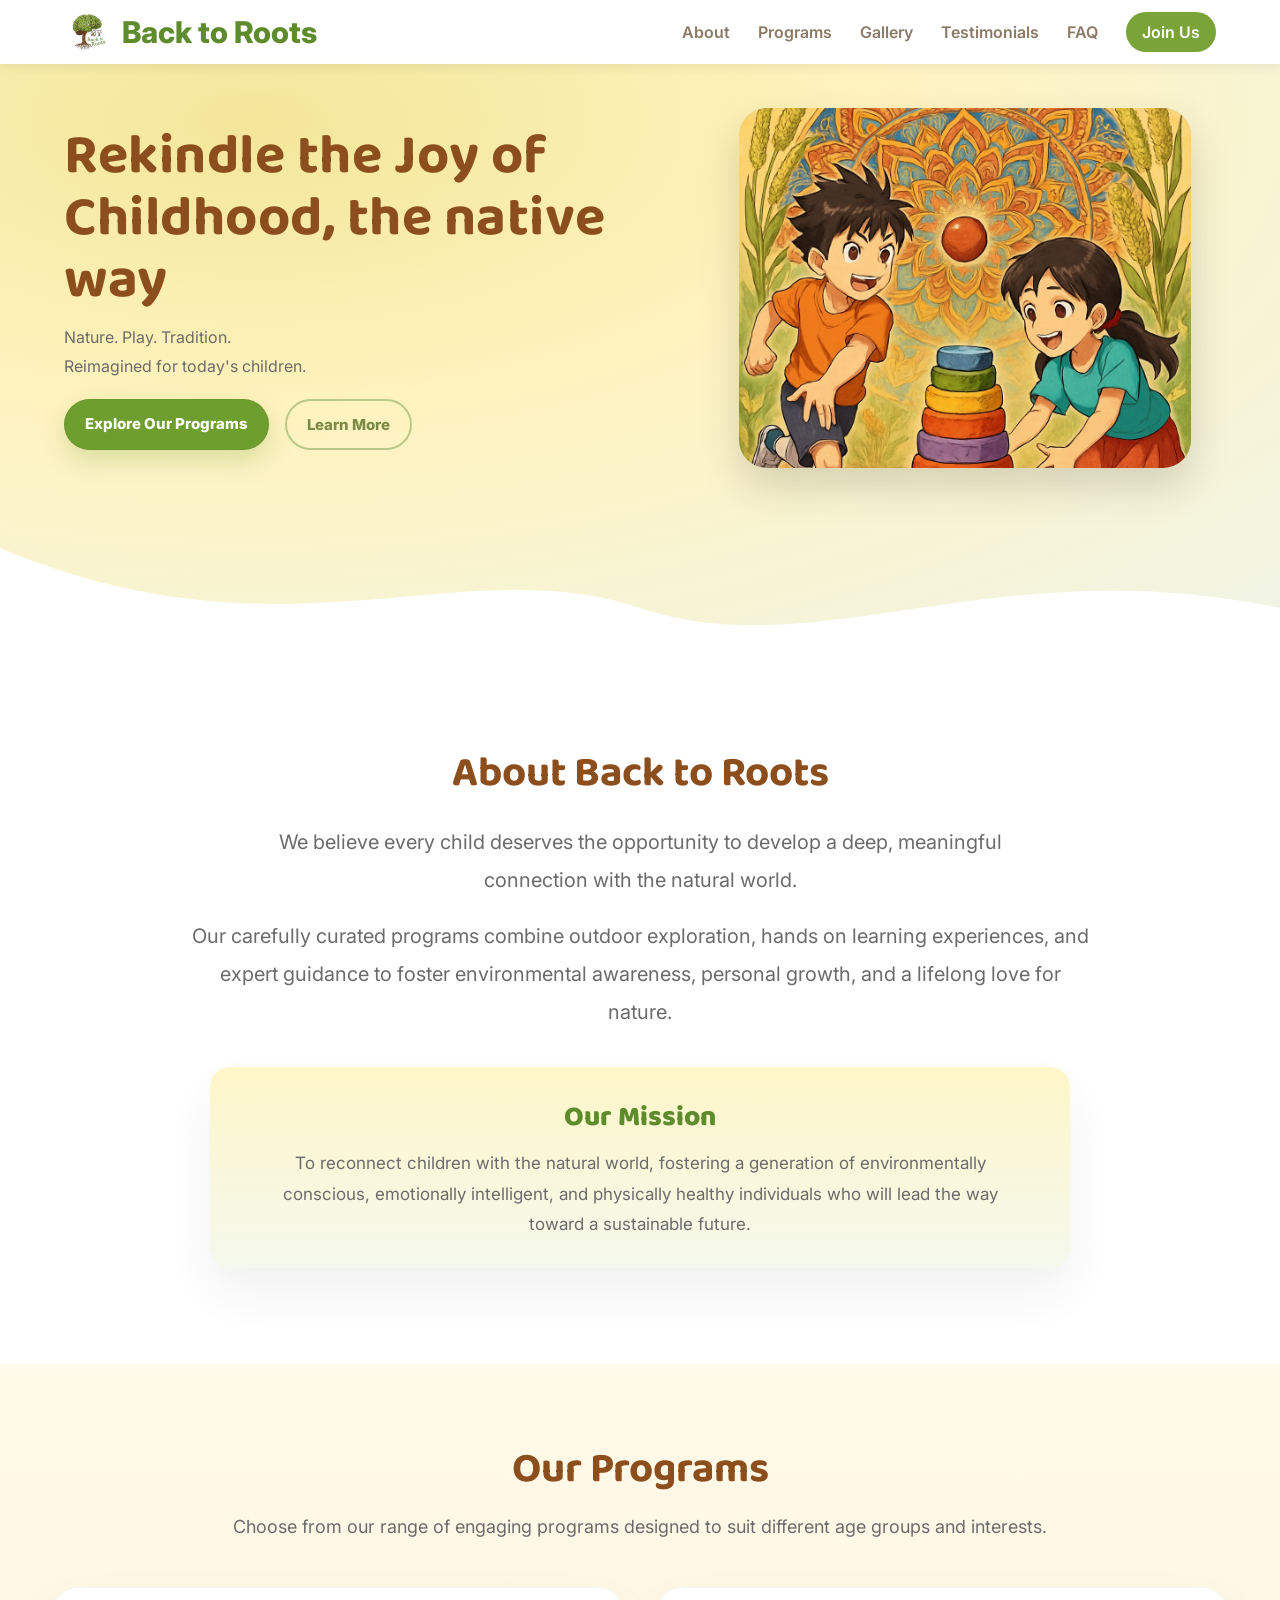
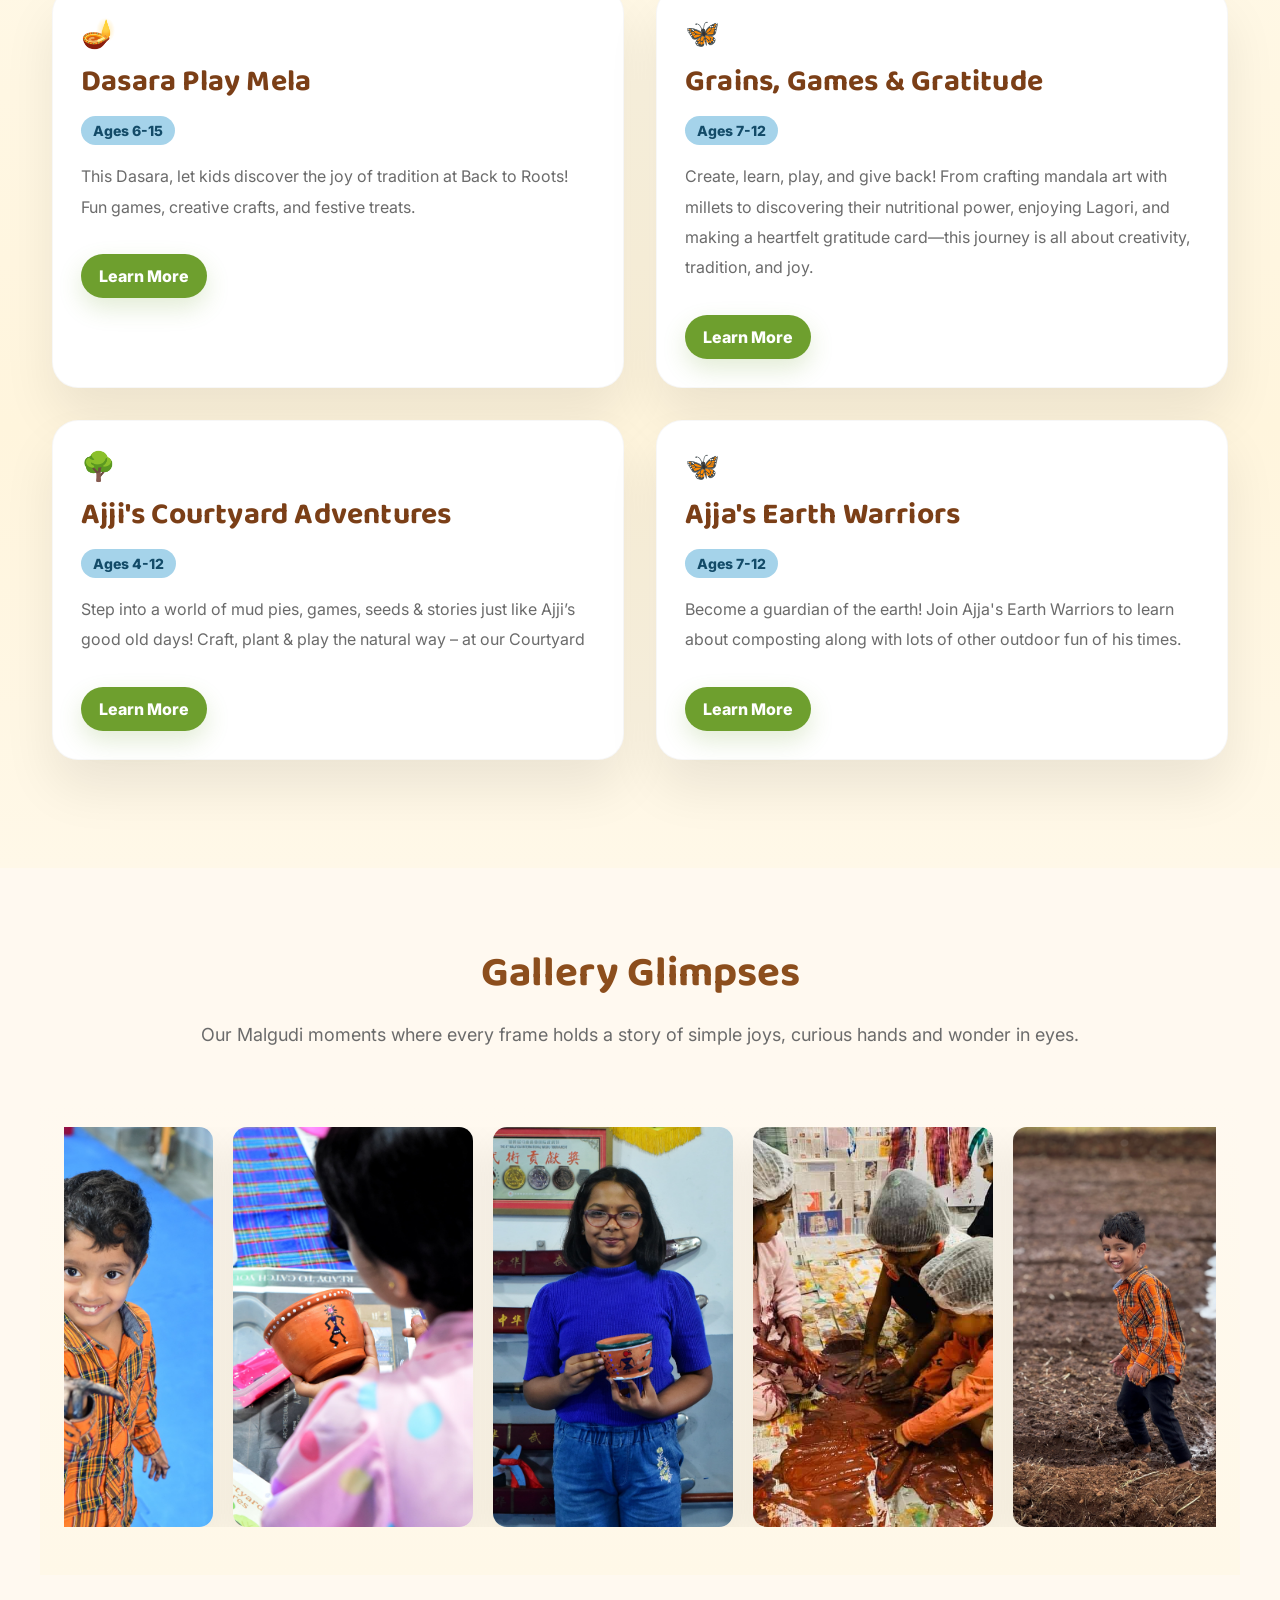
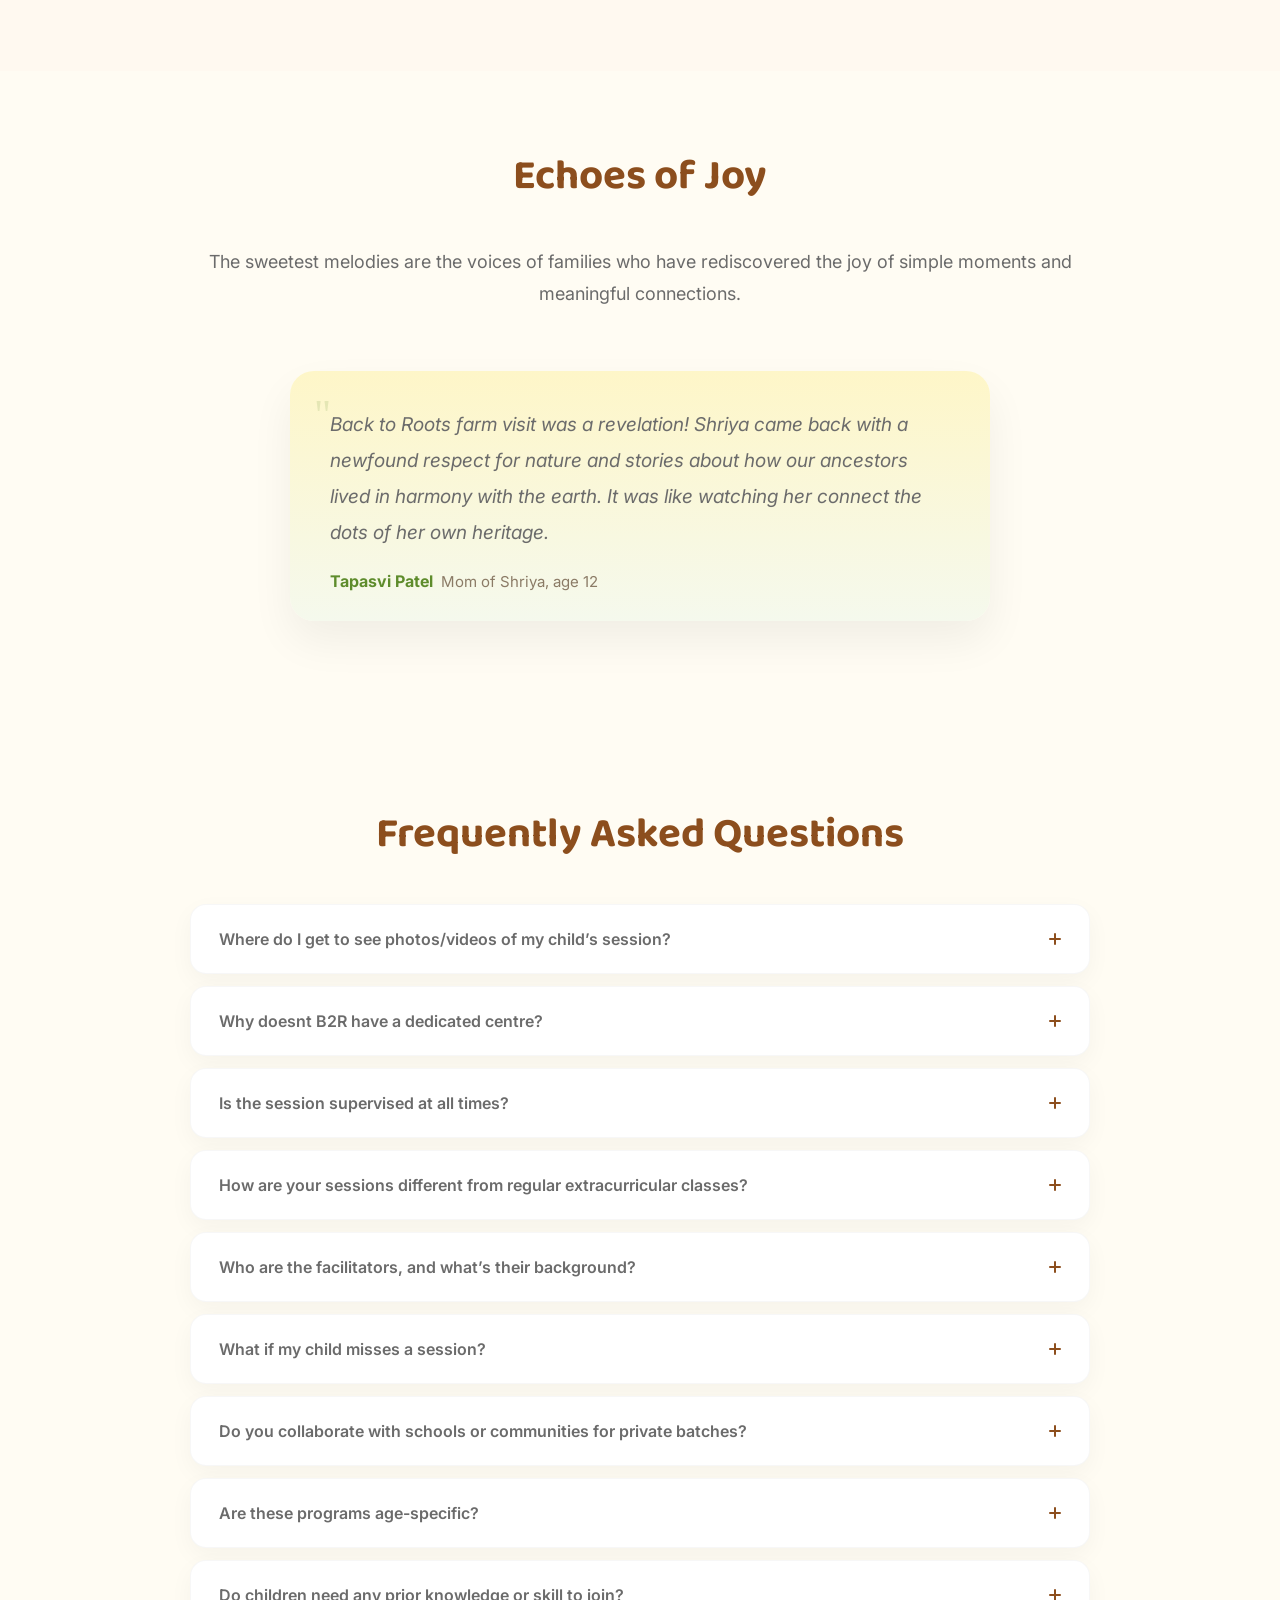
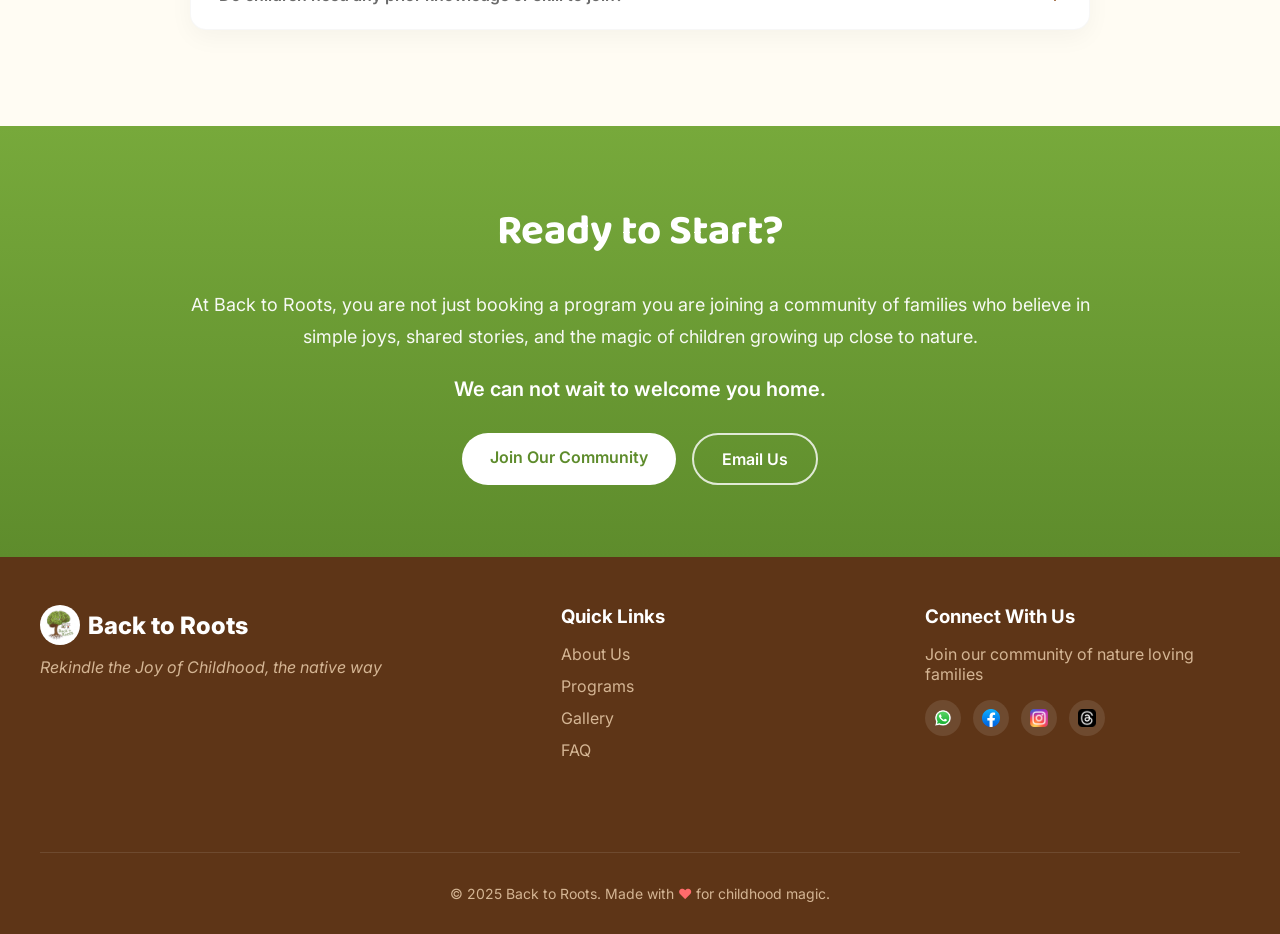
==== index.html @ c05266bd "Dasara Play date added" ====
<!DOCTYPE html>
<html lang="en">
<head>
  <meta charset="UTF-8">
  <meta name="viewport" content="width=device-width, initial-scale=1.0, maximum-scale=1.0, user-scalable=no">
  <meta name="theme-color" content="#5E8C2C">
  <title>Back To Roots - Unlock Curiosity. Inspire Creativity</title>
  <link rel="icon" type="image/svg+xml" href="./assets/icons/favicon.jpeg" />
  <link rel="preconnect" href="https://fonts.googleapis.com">
  <link rel="preconnect" href="https://fonts.gstatic.com" crossorigin>
  <link href="https://fonts.googleapis.com/css2?family=Baloo+2:wght@600..800&family=Inter:wght@400..800&display=swap" rel="stylesheet">
  <link rel="stylesheet" href="styles.css">
</head>
<body style="padding-top: 60px;">
  <header class="nav">
    <div class="nav__inner">
      <a class="nav__brand" href="#home">
        <img src="./assets/icons/logo-C0GJMs8s.jpeg" alt="Back to Roots Logo" style="height: 50px; vertical-align: middle;">
        <span>Back to Roots</span>
      </a>
      <button class="nav__menu-button" aria-label="Toggle menu">
        <span class="nav__menu-icon"></span>
      </button>
      <div class="nav__links">
        <a href="#about">About</a>
        <a href="#programs">Programs</a>
        <a href="#gallery">Gallery</a>
        <a href="#stories">Testimonials</a>
        <a href="#faq">FAQ</a>
        <a href="https://wa.me/918095803539?text=Hi%20Back%20To%20Roots%2C%20I%27m%20intereseted%20in%20your%20program.%20Please%20get%20me%20more%20information%20on%20this." target="_blank" class="nav__cta">Join Us</a>
      </div>
    </div>
    <div class="nav__mobile-menu">
      <div class="nav__mobile-menu-inner">
        <div class="nav__mobile-header">
          <a class="nav__mobile-brand">Back To Roots</a>
          <button class="nav__close-button" aria-label="Close menu">
            <!-- <span class="nav__close-icon"></span> -->
          </button>
        </div>
        <div class="nav__mobile-links">
          <a href="#about" class="nav__mobile-link">About</a>
          <a href="#programs" class="nav__mobile-link">Programs</a>
          <a href="#gallery" class="nav__mobile-link">Gallery</a>
          <a href="#stories" class="nav__mobile-link">Testimonials</a>
          <a href="#faq" class="nav__mobile-link">FAQ</a>
          <a href="#contact" class="nav__mobile-link">Contact</a>
        </div>
        <div class="nav__mobile-footer">
          <a href="https://wa.me/918095803539?text=Hi%20Back%20To%20Roots%2C%20I%27m%20intereseted%20in%20your%20program.%20Please%20get%20me%20more%20information%20on%20this." target="_blank" class="nav__mobile-cta">Join Us</a>
        </div>
      </div>
    </div>
  </header>

  <section class="hero" id="home">
    <div class="hero__bg"></div>
    <div class="hero__inner">
      <div class="hero__left">
        <h1 class="hero__title">Rekindle the Joy of<br>Childhood, the native way</h1>
        <!-- <p class="hero__subtitle">A transformative outdoor educational program designed to reconnect children with the natural world through immersive experiences and hands on learning.</p> -->
        <p class="hero__subtitle">Nature. Play. Tradition.
        <br/>Reimagined for today's children.</p>
       <!--  <div class="hero__crafted">
          <span class="sparkle">✨</span> Crafted with care by nature education experts
        </div> -->
        <div class="hero__actions">
          <a href="#programs" class="btn btn--filled">Explore Our Programs</a>
          <a href="#about" class="btn btn--outline">Learn More</a>
        </div>
      </div>
      <div class="hero__right">
        <div class="media-card">
          <img src="./assets/event-2/program-2.jpeg" alt="Children playing outdoors" class="media-card__img" />
        </div>
      </div>
    </div>
    <div class="hero__wave">
      <svg width="100%" height="100%" viewBox="0 0 1440 80" fill="none" preserveAspectRatio="none">
        <path d="M0,0 C320,80 520,0 720,40 C920,80 1120,0 1440,40 L1440 80 L0 80 Z" fill="#ffffff"/>
      </svg>
    </div>
  </section>

  <section class="below-hero">
    <div class="about" id="about">
      <div class="about__inner">
        <h2 class="about__title">About Back to Roots</h2>
        <p class="about__lead">We believe every child deserves the opportunity to develop a deep, meaningful connection with the natural world.</p>
        <p class="about__copy">Our carefully curated programs combine outdoor exploration, hands on learning experiences, and expert guidance to foster environmental awareness, personal growth, and a lifelong love for nature.</p>
        
        <div class="mission-card">
          <h3 class="mission__title">Our Mission</h3>
          <!-- <p class="mission__text">To inspire and empower the next generation of environmental stewards through immersive nature education, fostering a deep appreciation for the natural world and sustainable living practices.</p> -->
          <p class="mission__text">To reconnect children with the natural world, fostering a generation of environmentally conscious, emotionally intelligent, and physically healthy individuals who will lead the way toward a sustainable future.</p>
        </div>
      </div>
    </div>

    <div class="programs" id="programs">
      <div class="programs__inner">
        <h2 class="programs__title">Our Programs</h2>
        <p class="programs__subtitle">Choose from our range of engaging programs designed to suit different age groups and interests.</p>

        <div class="programs__grid">
          <div class="p-card">
            <div class="p-card__icon">🪔</div>
            <h3 class="p-card__title">Dasara Play Mela</h3>
            <div class="p-card__pills">
              <span class="pill pill--age">Ages 6-15</span>
              <!-- <span class="pill pill--price">Rs 500</span> -->
            </div>
            <p class="p-card__desc">This Dasara, let kids discover the joy of tradition at Back to Roots! Fun games, creative crafts, and festive treats.</p>
            <a href="./programs/dasara-play-date.html" target="_blank" rel="noopener noreferrer" class="p-card__cta">Learn More</a>
          </div>

          <div class="p-card">
            <div class="p-card__icon">🦋</div>
            <h3 class="p-card__title">Grains, Games & Gratitude</h3>
            <div class="p-card__pills">
              <span class="pill pill--age">Ages 7-12</span>
              <!-- <span class="pill pill--price">Rs 500</span> -->
            </div>
            <p class="p-card__desc">Create, learn, play, and give back! From crafting mandala art with millets to discovering their nutritional power, enjoying Lagori, and making a heartfelt gratitude card—this journey is all about creativity, tradition, and joy.</p>
            <a href="./programs/grains-games-gratitude.html" target="_blank" rel="noopener noreferrer" class="p-card__cta">Learn More</a>
          </div>

          <div class="p-card">
            <div class="p-card__icon">🌳</div>
            <h3 class="p-card__title">Ajji's Courtyard Adventures</h3>
            <div class="p-card__pills">
              <span class="pill pill--age">Ages 4-12</span>
              <!-- <span class="pill pill--price">Rs 500</span> -->
            </div>
            <p class="p-card__desc">Step into a world of mud pies, games, seeds & stories just like Ajji’s good old days! Craft, plant & play the natural way – at our Courtyard</p>
            <a href="./programs/ajjis-courtyard-adventures.html" target="_blank" rel="noopener noreferrer" class="p-card__cta">Learn More</a>
          </div>
          
          <div class="p-card">
            <div class="p-card__icon">🦋</div>
            <h3 class="p-card__title">Ajja's Earth Warriors</h3>
            <div class="p-card__pills">
              <span class="pill pill--age">Ages 7-12</span>
              <!-- <span class="pill pill--price">Rs 600</span> -->
            </div>
            <p class="p-card__desc">Become a guardian of the earth! Join Ajja's Earth Warriors to learn about composting along with lots of other outdoor fun of his times.</p>
            <a href="#enroll" class="p-card__cta">Learn More</a>
          </div>

          
        </div>
      </div>
    </div>

    <div class="gallery" id="gallery">
      <div class="gallery__inner">
        <h2 class="gallery__title">Gallery Glimpses</h2>
        <p class="gallery__subtitle">Our Malgudi moments where every frame holds a story of simple joys, curious hands and wonder in eyes.</p>

        <!-- Photo strip: horizontally scrollable photo cards that auto-advance -->
        <section class="photo-strip" aria-label="Photo strip">
          <div class="photo-strip__container" id="photoStrip">
            <figure class="photo-card">
              <img src="./assets/gallery/3.JPG" alt="Play area slide">
              <!-- <figcaption>🧩 play area</figcaption> -->
            </figure>
            <figure class="photo-card">
              <img src="./assets/gallery/1.JPG" alt="Homerooms - learning space">
              <!-- <figcaption>🎨 warli art</figcaption> -->
            </figure>
            <figure class="photo-card">
              <img src="./assets/gallery/2.JPG" alt="Art studio">
              <!-- <figcaption>🏠 art studio</figcaption> -->
            </figure>
            <figure class="photo-card">
              <img src="./assets/gallery/playtime-img-3.jpeg" alt="Makerspace">
              <!-- <figcaption>🏖️ outdoor discovery</figcaption> -->
            </figure>
            <figure class="photo-card">
              <img src="./assets/gallery/farmvisit3a.jpg" alt="Meal zone">
              <!-- <figcaption>🌿 farm visit</figcaption> -->
            </figure>
            <figure class="photo-card">
              <img src="./assets/gallery/4.JPG" alt="Play area slide">
            </figure>
            <figure class="photo-card">
              <img src="./assets/gallery/playtime-img-2.jpeg" alt="Sand pit">
              <!-- <figcaption>🌿 farm visit</figcaption> -->
            </figure>
            <figure class="photo-card">
              <img src="./assets/gallery/8.jpeg" alt="Outdoor discovery">
              <!-- <figcaption>🏖️ traditional games</figcaption> -->
            </figure>
          </div>
        </section>
      </div>
    </div>

    <div class="stories" id="stories">
      <div class="stories__inner">
        <h2 class="stories__title">Echoes of Joy</h2>
        <p class="stories__subtitle">The sweetest melodies are the voices of families who have rediscovered the joy of simple moments and meaningful connections.</p>

        
        <div class="testimonial-carousel" id="testimonialCarousel" aria-live="polite">
          <div class="testimonial-item active">
            <div class="testimonial-card">
              <span class="testimonial-card__quote">"</span>
              <p class="testimonial-card__text">In a world full of screens, Back to Roots gave my daughter the joy of slowing down. She came home with muddy hands, sparking eyes and stories about composting and crows. I could not have asked for a better Sunday!</p>
              <div class="testimonial-card__footer">
                <span class="testimonial-card__author">Priya Setty</span>
                <span class="testimonial-card__role">Mom of Aarohi, age 8</span>
              </div>
            </div>
          </div>

          <div class="testimonial-item">
            <div class="testimonial-card">
              <span class="testimonial-card__quote">"</span>
              <p class="testimonial-card__text">Back to Roots farm visit was a revelation! Shriya came back with a newfound respect for nature and stories about how our ancestors lived in harmony with the earth. It was like watching her connect the dots of her own heritage.</p>
              <div class="testimonial-card__footer">
                <span class="testimonial-card__author">Tapasvi Patel</span>
                <span class="testimonial-card__role">Mom of Shriya, age 12</span>
              </div>
            </div>
          </div>

          <div class="testimonial-item">
            <div class="testimonial-card">
              <span class="testimonial-card__quote">"</span>
              <p class="testimonial-card__text">My son has not stopped talking about 'Ajji's courtyard'! From playing lagori to planting saplings, every moment was pure childhood. This is what real learning feels like alive, messy and full of wonder.</p>
              <div class="testimonial-card__footer">
                <span class="testimonial-card__author">Shivansh Amma</span>
                <span class="testimonial-card__role">Age 9</span>
              </div>
            </div>
          </div>

          <div class="testimonial-item">
            <div class="testimonial-card">
              <span class="testimonial-card__quote">"</span>
              <p class="testimonial-card__text">Back to Roots didnt just engage my child it touched our whole family. Varuni showed the flower garland she made to her Grany and told about Panchatantra story at dinner, and we ended up sharing our own childhood memories. Its not just workshop, its a bridge across generations </p>
              <div class="testimonial-card__footer">
                <span class="testimonial-card__author">Varuni's Appa</span>
                <span class="testimonial-card__role">Age 8</span>
              </div>
            </div>
          </div>

        </div>
      </div>
    </div>

    <div class="faq" id="faq">
      <div class="faq__inner">
        <h2 class="faq__title">Frequently Asked Questions</h2>
        
        <div class="faq__list">
          <details class="faq-item">
            <summary class="faq-item__question">
              Where do I get to see photos/videos of my child’s session?
              <span class="faq-item__icon"></span>
            </summary>
            <div class="faq-item__answer">
              We capture sweet moments during each workshop and share curated photos and videos with parents in a link afterwards. It’s a great way to witness their joy and growth.
            </div>
          </details>

          <details class="faq-item">
            <summary class="faq-item__question">
              Why doesnt B2R have a dedicated centre?
              <span class="faq-item__icon"></span>
            </summary>
            <div class="faq-item__answer">
              Back to Roots is not a place, its a way of learning, living and growing. B2R mission is to reconnect children with real world settings and not confine them into a building. We have witnessed real learning happens in open spaces and community environments.
            </div>
          </details>

          <details class="faq-item">
            <summary class="faq-item__question">
              Is the session supervised at all times?
              <span class="faq-item__icon"></span>
            </summary>
            <div class="faq-item__answer">
              Absolutely. Safety is our priority. All sessions are facilitated by trained adults who maintain a warm, watchful environment. We work with small groups to ensure every child is seen, heard, and cared for.
            </div>
          </details>

          <details class="faq-item">
            <summary class="faq-item__question">
              How are your sessions different from regular extracurricular classes?
              <span class="faq-item__icon"></span>
            </summary>
            <div class="faq-item__answer">
              We focus on experience, not instruction. Kids don’t just sit and practice, they craft, plant, move, laugh, and reflect. It’s unplugged, grounded in Indian culture, and full of creative freedom helping build emotional intelligence, observation skills, and joy.
            </div>
          </details>

          <details class="faq-item">
            <summary class="faq-item__question">
              Who are the facilitators, and what’s their background?
              <span class="faq-item__icon"></span>
            </summary>
            <div class="faq-item__answer">
              Our facilitators come from backgrounds in early education, folk art, gardening, and child psychology. More importantly, they love working with children and are passionate about keeping traditional knowledge alive through playful methods.
            </div>
          </details>

          <details class="faq-item">
            <summary class="faq-item__question">
              What if my child misses a session?
              <span class="faq-item__icon"></span>
            </summary>
            <div class="faq-item__answer">
              We understand life happens. While we do not offer refunds for missed sessions, we will try our best to accommodate your child in a future batch or make-up activity depending on availability.
            </div>
          </details>

          <details class="faq-item">
            <summary class="faq-item__question">
              Do you collaborate with schools or communities for private batches?
              <span class="faq-item__icon"></span>
            </summary>
            <div class="faq-item__answer">
              Yes! We love working with schools, apartments, and learning communities. If you are an educator or parent who wants to bring Back to Roots to your campus or group, just reach out — we’ll customize it for you, while alligning with our Phyilosophy.
            </div>
          </details>

          <details class="faq-item">
            <summary class="faq-item__question">
              Are these programs age-specific?
              <span class="faq-item__icon"></span>
            </summary>
            <div class="faq-item__answer">
              Yes. We thoughtfully group children by age to ensure the activities are developmentally engaging. Most workshops are designed for kids aged 4–8 years and 8–12 years, with age-appropriate challenges, learnings and experiences.
            </div>
          </details>

          <details class="faq-item">
            <summary class="faq-item__question">
              Do children need any prior knowledge or skill to join?
              <span class="faq-item__icon"></span>
            </summary>
            <div class="faq-item__answer">
              Not at all! Our programs are beginner friendly. All we ask is that kids come curious, and ready to explore.We make it joyful and meaningful.
            </div>
          </details>
        </div>
      </div>
    </div>
  </section>

  <section class="ready-section" id="contact">
    <div class="ready-section__inner">
      <h2 class="ready-section__title">Ready to Start?</h2>
      <p class="ready-section__text">At Back to Roots, you are not just booking a program you are joining a community of families who believe in simple joys, shared stories, and the magic of children growing up close to nature.</p>
      <p class="ready-section__welcome">We can not wait to welcome you home.</p>
        <div class="ready-section__actions">
        <a href="https://chat.whatsapp.com/EznhmH52YwM6JZpNmM6483?mode=ems_share_c" target="_blank" rel="noopener noreferrer" class="ready-section__button ready-section__button--primary">Join Our Community</a>
        <a href="mailto:backtoroot.in@gmail.com" target="_blank" rel="noopener noreferrer" class="ready-section__button ready-section__button--secondary">Email Us</a>
      </div>
    </div>
  </section>

  <footer class="footer">
    <div class="footer__inner">
      <div class="footer__brand-section">
        <a href="#" class="footer__brand">
          <img src="./assets/icons/logo-C0GJMs8s.jpeg" alt="Back to Roots Logo" style="height: 40px; vertical-align: middle; border-radius: 20px;"> 
          Back to Roots
        </a>
        <p class="footer__tagline">Rekindle the Joy of Childhood, the native way</p>
      </div>

      <div class="footer__links-section">
        <h3 class="footer__heading">Quick Links</h3>
        <ul class="footer__links">
          <li><a href="#about">About Us</a></li>
          <li><a href="#programs">Programs</a></li>
          <li><a href="#gallery">Gallery</a></li>
          <li><a href="#faq">FAQ</a></li>
        </ul>
      </div>

      <div class="footer__connect-section">
        <h3 class="footer__heading">Connect With Us</h3>
        <p style="color: #D4B594; margin-bottom: 16px;">Join our community of nature loving families</p>
        <div class="footer__social">
          <a href="https://wa.me/918095803539?text=Hi%20Back%20To%20Roots%2C%20I%27m%20intereseted%20in%20your%20program.%20Please%20get%20me%20more%20information%20on%20this." target="_blank" rel="noopener noreferrer" class="footer__social-link" aria-label="WhatsApp">
            <img src="./assets/icons/whatsapp.png" alt="WhatsApp" />
          </a>
          <a href="https://www.facebook.com/profile.php?id=61578203056668" target="_blank" rel="noopener noreferrer" class="footer__social-link" aria-label="Facebook">
            <img src="./assets/icons/facebook.png" alt="Facebook" />
          </a>
          <a href="https://www.instagram.com/backtoroots.kids" target="_blank" rel="noopener noreferrer" class="footer__social-link" aria-label="Instagram">
            <img src="./assets/icons/instagram.png" alt="Instagram" />
          </a>
          <a href="https://www.threads.net/@backtoroots.kids" target="_blank" rel="noopener noreferrer" class="footer__social-link" aria-label="Threads">
            <img src="./assets/icons/threads.png" alt="Threads" />
          </a>
        </div>
      </div>

      <div class="footer__copyright">
        © 2025 Back to Roots. Made with <span class="footer__heart">❤️</span> for childhood magic.
      </div>
    </div>
    </footer>
    <script src="main.js"></script>
</body>
</html>
---- styles.css ----
/* S.nav__mobile-me.nav__mobile-menu {
  position: fixed;
  top: 0;
  right: -100%;
  bottom: 0;
  width: 100%;
  max-width: 400px;
  background: #ffffff;
  z-index: 1000;
  transition: right 0.3s ease;
  display: flex;
  flex-direction: column;
  padding: 24px;
  box-shadow: -4px 0 20px rgba(0, 0, 0, 0.15);
  backdrop-filter: none;
  -webkit-backdrop-filter: none;
}: fixed;
  top: 0;
  right: -100%;
  bottom: 0;
  width: 100%;
  max-width: 400px;
  background: #ffffff;
  z-index: 1000;
  transition: right 0.3s ease;
  display: flex;
  flex-direction: column;
  padding: 24px;
  box-shadow: -4px 0 20px rgba(0, 0, 0, 0.15);
  background-color: #ffffff;
} hero page */
* { box-sizing: border-box; }
html { 
    scroll-behavior: smooth;
    height: 100%;
}
body { 
    margin: 0;
    padding-top: 64px; /* Match nav height */
    font-family: Inter, system-ui, -apple-system, Segoe UI, Roboto, Arial, sans-serif; 
    color: #4b4b4b; 
    background: #fff;
    min-height: 100%;
    position: relative;
    overflow-y: auto;
    overflow-x: hidden;
}

/* Mobile Menu */

/* Mobile Menu */
.nav__mobile-menu {
  position: fixed;
  top: 0;
  right: -100%;
  bottom: 0;
  width: 100%;
  max-width: 400px;
  background-color: #ffffff;
  z-index: 1000;
  transition: right 0.3s ease;
  display: flex;
  flex-direction: column;
  padding: 20px;
  box-shadow: -4px 0 20px rgba(0, 0, 0, 0.1);
}

/* Menu content wrapper to ensure solid background */
.nav__mobile-menu::before {
  position: relative;
  /* top: 0; */
  /* left: 0;
  right: 0;
  bottom: 0; */
  background-color: #ffffff!important;
  /* z-index: -1; */
}

.nav__mobile-menu-inner {
  position: relative;
  /* z-index: 2; */
  /* display: flex; */
  flex-direction: column;
  height: 100%;
  /* gap: 20px; */
  background-color: #ffffff!important;
}

.nav__mobile-header {
  border-bottom: 1px solid #f0f0f0;
  background-color: #ffffff!important;
  /* padding-bottom: 16px; */
  /* margin-bottom: 16px; */
}

.nav__mobile-links {
  display: flex;
  flex-direction: column;
  gap: 24px;
  background-color: #ffffff !important;
  font-size: 16px;
  color: #333333;
  text-decoration: none;
  font-weight: 500;
  padding: 8px 0;
  transition: color 0.2s ease;
}

.nav__mobile-link:hover {
  color: #5E8C2C;
}

.nav__mobile-footer {
  margin-top: auto;
  padding-top: 24px;
  border-top: 1px solid #f0f0f0;
  background-color: #ffffff !important;
}

.nav__mobile-cta {
  display: block;
  width: 100%;
  background: #5E8C2C;
  color: #ffffff;
  text-align: center;
  padding: 16px 24px;
  border-radius: 8px;
  font-weight: 600;
  font-size: 15px;
  text-decoration: none;
  transition: background-color 0.2s ease;
}

.nav__mobile-cta:hover {
  background: #5E8C2C;
  margin: 0;
  font-family: Inter, system-ui, -apple-system, Segoe UI, Roboto, Arial, sans-serif;
  color: #4b4b4b;
  background: #fff;
}

/* Prevent scroll when menu is open */
body.menu-open {
  overflow: hidden;
}

/* Top Nav */
.nav { 
  position: fixed; 
  top: 0; 
  left: 0;
  right: 0;
  z-index: 1000; 
  background: rgba(255, 255, 255, 0.98)!important; 
  box-shadow: 0 2px 12px rgba(0,0,0,0.08);
  backdrop-filter: blur(8px);
  -webkit-backdrop-filter: blur(8px);
  height: 64px;
  /* display: flex; */
  align-items: center;
}

.nav__inner { 
  max-width: 1200px; 
  margin: 0 auto; 
  padding: 0 24px; 
  display: flex; 
  align-items: center; 
  justify-content: space-between;
  position: relative;
  height: 64px;
}

/* Mobile Menu Button */
.nav__menu-button {
  display: none;
  background: none;
  border: none;
  width: 44px;
  height: 44px;
  padding: 10px;
  cursor: pointer;
  position: relative;
  z-index: 1001;
  border-radius: 50%;
  margin-left: auto;
  transition: all 0.3s ease;
  -webkit-tap-highlight-color: transparent;
}

.nav__menu-button:hover {
  background-color: rgba(94,140,44,0.1);
}

.nav__menu-icon {
  display: block;
  width: 24px;
  height: 2px;
  background: #5E8C2C;
  position: relative;
  transition: background 0.3s ease;
}

.nav__menu-icon::before,
.nav__menu-icon::after {
  content: '';
  position: absolute;
  left: 0;
  width: 24px;
  height: 2px;
  background: #5E8C2C;
  transition: transform 0.3s ease;
}

.nav__menu-icon::before { top: -8px; }
.nav__menu-icon::after { bottom: -8px; }

/* Mobile Menu Open State */


.nav.menu-open .nav__menu-icon::before {
  transform: rotate(45deg);
  top: 0;
}

.nav.menu-open .nav__menu-icon::after {
  transform: rotate(-45deg);
  bottom: 0;
}

/* Mobile Menu */
/* Mobile Menu */
/* Mobile Menu Overlay */
.nav__overlay {
  position: fixed;
  top: 64px;
  left: 0;
  right: 0;
  bottom: 0;
  background: rgba(0, 0, 0, 0.5);
  z-index: 999;
  opacity: 0;
  visibility: hidden;
  transition: all 0.3s ease;
  backdrop-filter: blur(4px);
  -webkit-backdrop-filter: blur(4px);
}

.nav.menu-open .nav__overlay {
  opacity: 1;
  visibility: visible;
}

/* Mobile Menu */
.nav__mobile-menu {
  position: fixed;
  /* top: 64px; Match nav height */
  right: -100%;
  bottom: 0;
  width: 100%;
  max-width: 400px;
  background: #ffffff !important;
  z-index: 1000;
  transition: all 0.3s ease;
  /* display: flex; */
  flex-direction: column;
  /* padding: 32px 24px; */
  box-shadow: -8px 0 30px rgba(0, 0, 0, 0.15);
  border-left: 1px solid rgba(0, 0, 0, 0.05);
}

.nav.menu-open .nav__mobile-menu {
  right: 0;
}

.nav__mobile-header {
  display: flex;
  align-items: center;
  justify-content: space-between;
  margin-bottom: 40px;
}

.nav__mobile-brand {
  color: #4A61DD;
  font-family: Inter, system-ui, sans-serif;
  font-size: 30px !important;
  font-weight: 800;
  text-decoration: none;
}

.nav__mobile-links {
  display: flex;
  flex-direction: column;
  gap: 32px;
  margin-top: 20px;
}

.nav__mobile-link {
  color: #8C4E1D;
  font-family: Inter, system-ui, sans-serif;
  font-size: 16px;
  font-weight: 500;
  text-decoration: none;
  transition: color 0.2s ease;
  padding: 4px 0;
}

.nav__mobile-link:hover {
  color: #5E8C2C;
}

.nav__mobile-footer {
  margin-top: auto;
  padding-top: 40px;
}

.nav__mobile-cta {
  display: block;
  width: 100%;
  background: #5E8C2C;
  color: #ffffff;
  font-family: Inter, system-ui, sans-serif;
  font-size: 15px;
  font-weight: 600;
  text-align: center;
  text-decoration: none;
  padding: 16px 24px;
  border-radius: 8px;
  transition: background-color 0.2s ease;
}

.nav__mobile-cta:hover {
  background: #5E8C2C;
}

.nav__close-button {
  width: 40px;
  height: 40px;
  background: none;
  border: none;
  padding: 8px;
  cursor: pointer;
  border-radius: 50%;
  transition: background-color 0.2s ease;
  display: flex;
  align-items: center;
  justify-content: center;
}

.nav__close-button:hover {
  background: rgba(0,0,0,0.05);
}

.nav__close-icon {
  position: relative;
  width: 20px;
  height: 20px;
}

.nav__close-icon::before,
.nav__close-icon::after {
  content: '';
  position: absolute;
  width: 20px;
  height: 2px;
  background: #8C4E1D;
  top: 50%;
  left: 0;
  transition: background-color 0.2s ease;
}

.nav__close-icon::before {
  transform: rotate(45deg);
}

.nav__close-icon::after {
  transform: rotate(-45deg);
}

.nav__close-button:hover .nav__close-icon::before,
.nav__close-button:hover .nav__close-icon::after {
  background: #5E8C2C;
}

.nav.menu-open .nav__mobile-menu {
  right: 0;
  transform: translateX(0);
}

/* Body when menu is open */
body.menu-open {
  overflow: hidden;
}

/* Reset body state when menu is closed */
body:not(.menu-open) {
  overflow: auto;
}

/* Main content when menu is open */
body.menu-open .main-content {
  filter: blur(4px);
  transition: filter 0.3s ease;
  pointer-events: none;
}

/* Reset main content when menu is closed */
body:not(.menu-open) .main-content {
  filter: none;
  pointer-events: auto;
}

.nav.menu-open .nav__mobile-menu {
  opacity: 1;
  visibility: visible;
  pointer-events: auto;
}

.nav.menu-open .nav__mobile-menu {
  opacity: 1;
  visibility: visible;
}

.nav__mobile-menu-inner {
    background-color: white!important;
  /* display: flex; */
  flex-direction: column;
  height: 100%;
  /* padding: 20px; */
}

.nav__mobile-header {
  display: flex;
  justify-content: space-between;
  align-items: center;
  margin-bottom: 40px;
}

.nav__mobile-brand {
  color: #5E8C2C;
  font-size: 16px;
  text-decoration: none;
}

.nav__mobile-links {
  display: flex;
  flex-direction: column;
  gap: 24px;
  flex: 1;
  padding-left: 20px;
}

.nav__mobile-link {
  color: #000;
  text-decoration: none;
  font-size: 16px;
  padding: 4px 0;
  border-bottom: 1px solid transparent;
  transition: border-color 0.2s ease;
}

.nav__mobile-link:hover,
.nav__mobile-link.active {
  border-bottom-color: #000;
}

.nav__mobile-footer {
  margin-top: auto;
  padding-top: 20px;
}

.nav__mobile-cta {
  display: block;
  background: #5E8C2C;
  color: #fff;
  text-decoration: none;
  padding: 16px 20px;
  border-radius: 8px;
  text-align: center;
  font-size: 15px;
  transition: background-color 0.2s ease;
}

.nav__mobile-cta:hover {
  background: #5E8C2C;
}

.nav__mobile-link {
  font-size: 18px;
  color: #333333;
  text-decoration: none;
  font-weight: 600;
  transition: all 0.2s ease;
  position: relative;
  padding: 12px 0;
  display: block;
  border-bottom: 1px solid #f0f0f0;
}

.nav__mobile-link:hover {
  color: #5E8C2C;
  padding-left: 8px;
}

.nav__mobile-link--cta {
  margin-top: 16px;
  background: #5E8C2C;
  color: white !important;
  padding: 14px 32px;
  border-radius: 9999px;
  font-size: 18px;
  opacity: 1;
  width: 100%;
  max-width: 200px;
  box-shadow: 0 4px 12px rgba(94,140,44,0.2);
}

.nav__mobile-link--cta:hover {
  background: #5E8C2C;
  transform: translateY(-1px);
  box-shadow: 0 6px 16px rgba(94,140,44,0.25);
}
.nav__brand { display: flex; align-items: center; gap: 8px; font-weight: 800; color: #5e8c2c; font-size: 30px; font-family: inherit; text-decoration: none; }
.nav__brand span { color: #5e8c2c; }
.nav__links a { color: #8b7b66; text-decoration: none; font-weight: 600; margin-left: 24px; }
.nav__links a:hover { color: #5e8c2c; }
.nav__cta { background: #7AA43A; color: #fff !important; padding: 10px 16px; border-radius: 9999px; border: 0; }

/* Hero */
.hero { position: relative; overflow: hidden; }
.hero__bg { position: absolute; inset: 0; background: radial-gradient(120% 120% at 20% 10%, #F3E69A 0%, #FFF3BF 40%, #F0F5E9 100%); }
.hero__inner { position: relative; max-width: 1200px; margin: 0 auto; padding: 48px 24px 40px; display: grid; grid-template-columns: 1.2fr 1fr; gap: 48px; align-items: center; }
.hero__title { margin: 0 0 12px; font-family: 'Baloo 2', cursive; font-size: 56px; line-height: 1.1; color: #8C4E1D; letter-spacing: 0.5px; }
.hero__subtitle { margin: 0 0 18px; font-size: 16px; line-height: 1.8; color: #6b6b6b; max-width: 600px; }
.hero__crafted { display: inline-flex; align-items: center; gap: 8px; font-size: 13px; color: #7A6D57; margin: 10px 0 24px; }
.sparkle { font-size: 16px; }
.hero__actions { display: flex; gap: 16px; }

.btn { display: inline-block; border-radius: 9999px; padding: 14px 20px; font-weight: 800; text-decoration: none; font-size: 15px; }
.btn--filled { background: #6E9F2E; color: #fff; box-shadow: 0 10px 24px rgba(110,159,46,0.25); border: 1px solid rgba(0,0,0,0.05); }
.btn--filled:hover { background: #648F29; }
.btn--outline { background: transparent; color: #7B8B47; border: 2px solid #B8C988; }
.btn--outline:hover { background: rgba(184,201,136,0.1); }

.hero__right { display: flex; align-items: center; justify-content: center; }
.media-card { width: min(540px, 90%); height: 360px; border-radius: 28px; background: radial-gradient(120% 120% at 20% 10%, rgba(200,226,197,0.9) 0%, rgba(161,199,156,0.85) 45%, rgba(186,165,113,0.8) 100%); box-shadow: 0 18px 40px rgba(0,0,0,0.15); }

/* Responsive hero image inside media-card */
.media-card { position: relative; overflow: hidden; }
.media-card__img { position: absolute; inset: 0; width: 100%; height: 100%; object-fit: cover; display: block; }

@media (max-width: 767px) {
  .media-card { height: 280px; }
}

@media (min-width: 1440px) {
  .media-card { height: 420px; }
}

.hero__wave { position: relative; margin-top: 40px; }
.hero__wave svg { display: block; width: 100%; height: 120px; }

.below-hero { 
    background: #ffffff;
    position: relative;
    z-index: 1;
}

/* Main content wrapper */
.main-content {
    position: relative;
    z-index: 1;
    background: #ffffff;
    min-height: calc(100vh - 64px);
    margin-top: 64px;
}

/* About section */
.about { background: #ffffff; padding: 72px 24px 96px; }
.about__inner { max-width: 960px; margin: 0 auto; text-align: center; }
.about__title { font-family: 'Baloo 2', cursive; font-size: 42px; color: #8C4E1D; margin: 0 0 16px; }
.about__lead { color: #6b6b6b; font-size: 20px; line-height: 1.9; margin: 0 auto 18px; max-width: 820px; }
.about__copy { color: #6b6b6b; font-size: 20px; line-height: 1.9; margin: 0 auto 36px; max-width: 900px; }

.mission-card { margin: 0 auto; max-width: 860px; padding: 28px 28px; border-radius: 20px; background: linear-gradient(180deg, #FEF6C8 0%, #F5F9ED 100%); box-shadow: 0 24px 48px rgba(0,0,0,0.06); }
.mission__title { margin: 0 0 8px; font-family: 'Baloo 2', cursive; font-size: 28px; color: #5E8C2C; font-weight: 900; }
.mission__text { margin: 0; color: #6b6b6b; font-size: 17px; line-height: 1.8; max-width: 760px; margin-left: auto; margin-right: auto; }

/* Programs section */
.programs { background: linear-gradient(180deg, #FFF9E9 0%, #FFF5DD 60%, #FFF8E8 100%); padding: 72px 24px 96px; }
.programs__inner { max-width: 1200px; margin: 0 auto; }
.programs__title { text-align: center; font-family: 'Baloo 2', cursive; font-size: 42px; color: #8C4E1D; margin: 0 0 8px; }
.programs__subtitle { text-align: center; color: #6b6b6b; font-size: 18px; line-height: 1.8; margin: 0 auto 32px; max-width: 900px; }

.programs__grid { display: grid; grid-template-columns: 1fr; gap: 28px; padding: 12px; }
@media (min-width: 980px) { .programs__grid { grid-template-columns: 1fr 1fr; gap: 32px; } }

.p-card { background: #ffffff; border-radius: 26px; padding: 28px; box-shadow: 0 28px 52px rgba(0,0,0,0.08); border: 1px solid rgba(0,0,0,0.03); transition: box-shadow 0.2s ease, transform 0.2s ease; }
.p-card:hover { box-shadow: 0 32px 56px rgba(0,0,0,0.1); transform: translateY(-1px); }
.p-card__icon { font-size: 28px; margin-bottom: 8px; }
.p-card__title { margin: 6px 0 10px; font-family: 'Baloo 2', cursive; font-size: 30px; color: #7B3F17; letter-spacing: 0.2px; }
.p-card__pills { display: flex; gap: 10px; margin: 10px 0 14px; }
.pill { display: inline-block; border-radius: 9999px; font-weight: 800; font-size: 14px; padding: 6px 12px; }
.pill--price { background: #F7E48B; color: #4F3B00; }
.pill--age { background: #A5D3EA; color: #134B68; }
.p-card__desc { color: #6b6b6b; line-height: 1.9; font-size: 16px; max-width: 630px; }
.p-card__cta { display: inline-block; margin-top: 16px; background: #6E9F2E; color: #fff; text-decoration: none; font-weight: 800; border-radius: 9999px; padding: 12px 18px; box-shadow: 0 10px 24px rgba(110,159,46,0.2); }
.p-card__cta:hover { background: #648F29; }

/* Gallery section */
.gallery { background: #FFF9F0; padding: 72px 24px 96px; }
.gallery__inner { max-width: 1200px; margin: 0 auto; }
.gallery__title { text-align: center; font-family: 'Baloo 2', cursive; font-size: 42px; color: #8C4E1D; margin: 0 0 12px; }
.gallery__subtitle { text-align: center; color: #6b6b6b; font-size: 18px; line-height: 1.8; margin: 0 auto 48px; max-width: 900px; }

.gallery__grid { display: grid; grid-template-columns: repeat(1, 1fr); gap: 24px; padding: 12px; }
@media (min-width: 640px) { .gallery__grid { grid-template-columns: repeat(2, 1fr); } }
@media (min-width: 980px) { .gallery__grid { grid-template-columns: repeat(3, 1fr); } }

.gallery-card { margin: 0; }
.gallery-card__media { 
    aspect-ratio: 4/3; 
    background: #fff; 
    border-radius: 18px; 
    overflow: hidden;
    box-shadow: 0 20px 40px rgba(0,0,0,0.08); 
    transition: transform 0.2s ease, box-shadow 0.2s ease; 
}
.gallery-card:hover .gallery-card__media { 
    transform: translateY(-2px); 
    box-shadow: 0 24px 48px rgba(0,0,0,0.12); 
}
.gallery-card__caption { 
    text-align: center; 
    margin-top: 16px; 
    color: #5E8C2C; 
    font-size: 18px; 
    font-weight: 600; 
    line-height: 1.6; 
}
.gallery-card__desc {
    text-align: center;
    color: #6b6b6b;
    font-size: 14px;
    margin-top: 4px;
    line-height: 1.5;
}

/* Photo strip (auto-scrolling) */
.photo-strip {
  padding: 28px 24px 48px;
  background: linear-gradient(180deg, #FFF9F0 0%, #FFF8E8 100%);
}
.photo-strip__container {
  display: flex;
  gap: 20px;
  overflow: hidden;
  scroll-behavior: smooth;
  align-items: stretch;
}

/* inner rail used for seamless looping */
.photo-strip__rail {
  display: flex;
  gap: 20px;
  align-items: stretch;
}
.photo-card {
  min-width: 240px;
  width: 240px;
  height: 400px;
  background: #fff;
  border-radius: 14px;
  overflow: hidden;
  box-shadow: 0 16px 36px rgba(0,0,0,0.08);
  flex-shrink: 0;
  text-align: center;
  margin: 0;
}
.photo-card img { width: 100%; height: 400px; object-fit: cover; display: block; }
.photo-card figcaption { padding: 12px; font-weight: 700; color: #5E8C2C; }

@media (max-width: 980px) {
  .photo-card { min-width: 200px; width: 200px;  }
  .photo-card img { height: 400px; }
}

/* Program page shared styles (hero + experience cards) */
.program-hero { max-width:960px; margin:48px auto 24px; padding:28px 20px; }
.program-hero__title { font-family: 'Baloo 2', cursive; font-size:40px; color:#8C4E1D; margin:8px 0 6px; }
.program-hero__subtitle { color:#6b6b6b; font-size:18px; max-width:760px; }
.program-hero__img { width:100%; height:auto; border-radius:12px; margin:22px 0; box-shadow: 0 8px 20px rgba(24,24,24,0.06); object-fit:cover; }
.experience { background: #FFF8F1; padding:28px 20px; border-radius:12px; max-width:880px; margin:28px auto; }
.experience__heading { text-align:center; font-size:30px; color:#1e2b20; margin-bottom:18px; }
.experience__list { display:grid; grid-template-columns: 1fr; gap:18px; max-width:760px; margin:0 auto; }
.exp-item { background: #fff; padding:16px; border-radius:10px; display:flex; gap:12px; align-items:flex-start; box-shadow: 0 4px 10px rgba(16,16,16,0.04); }
.exp-item__emoji { font-size:22px; line-height:1; width:40px; flex-shrink:0; }
.exp-item__body { color:#5b5b5b; }

/* Responsive adjustments for program pages */
@media (min-width:760px) {
  .experience__list { grid-template-columns: 1fr 1fr; }
  .program-hero__title { font-size:44px; }
}

@media (max-width: 767px) {
  .program-hero { margin:32px 16px; padding:18px 12px; }
  .program-hero__title { font-size:28px; text-align:center; }
  .program-hero__subtitle { font-size:15px; text-align:center; }
  .program-hero__img { margin:16px 0; }
  .experience { padding:18px 12px; margin:20px 12px; }
  .experience__heading { font-size:24px; }
  .exp-item { padding:12px; gap:10px; }
  .exp-item__emoji { font-size:20px; width:36px; }
}

@media (min-width: 1200px) {
  .program-hero { max-width:1100px; }
  .program-hero__title { font-size:52px; }
}

/* Stories/Testimonials section */
.stories { background: #FFFCF3; padding: 72px 24px 96px; }
.stories__inner { max-width: 900px; margin: 0 auto; }
.stories__title { text-align: center; font-family: 'Baloo 2', cursive; font-size: 42px; color: #8C4E1D; margin: 0 0 36px; }
.stories__subtitle { text-align: center; color: #6b6b6b; font-size: 18px; line-height: 1.8; margin: 0 auto 48px; max-width: 900px; }

.testimonial-card { margin: 0 auto; padding: 36px 40px 32px; max-width: 800px; background: linear-gradient(180deg, #FEF6C8 0%, #F5F9ED 100%); border-radius: 24px; box-shadow: 0 24px 48px rgba(0,0,0,0.06); position: relative; height: 250px ; width: 700px;}
.testimonial-card__quote { position: absolute; top: 20px; left: 24px; font-size: 42px; color: rgba(94,140,44,0.15); font-family: Georgia, serif; }
.testimonial-card__text { font-size: 19px; line-height: 1.9; color: #6b6b6b; margin: 0 0 20px; font-style: italic; }
.testimonial-card__footer { display: flex; gap: 8px; align-items: baseline; }
.testimonial-card__author { font-style: normal; font-weight: 700; color: #5E8C2C; }
.testimonial-card__role { font-size: 15px; color: #8b7b66; }

/* Testimonial carousel */
.testimonial-carousel { position: relative; width: 100%; max-width: 900px; margin: 0 auto; }
.testimonial-item { display: none; padding: 12px; opacity: 0; transform: translateY(6px); transition: opacity 0.4s ease, transform 0.4s ease; }
.testimonial-item.active { display: block; opacity: 1; transform: translateY(0); }
.testimonial-item .testimonial-card { max-width: 100%; box-shadow: 0 20px 44px rgba(0,0,0,0.06); }

@media (max-width: 767px) {
  .testimonial-card { padding: 28px 20px; }
}

/* FAQ section */
.faq { background: #FFFCF3; padding: 72px 24px 96px; }
.faq__inner { max-width: 900px; margin: 0 auto; }
.faq__title { text-align: center; font-family: 'Baloo 2', cursive; font-size: 42px; color: #8C4E1D; margin: 0 0 36px; }

.faq__list { display: flex; flex-direction: column; gap: 12px; }

.faq-item { background: #ffffff; border-radius: 16px; box-shadow: 0 8px 24px rgba(0,0,0,0.04); border: 1px solid rgba(0,0,0,0.03); }
.faq-item[open] { background: linear-gradient(180deg, #FEF6C8 0%, #F5F9ED 100%); }

.faq-item__question {
  position: relative;
  padding: 24px 56px 24px 28px;
  font-weight: 600;
  color: #6b6b6b;
  cursor: pointer;
  list-style: none;
}

.faq-item__question::-webkit-details-marker { display: none; }

.faq-item__question .faq-item__icon {
  position: absolute;
  right: 24px;
  top: 50%;
  transform: translateY(-50%);
  width: 20px;
  height: 20px;
}

.faq-item__question .faq-item__icon::before,
.faq-item__question .faq-item__icon::after {
  content: "";
  position: absolute;
  background: #8C4E1D;
  border-radius: 2px;
  transition: transform 0.3s ease;
}

.faq-item__question .faq-item__icon::before {
  width: 2px;
  height: 12px;
  top: 4px;
  left: 9px;
}

.faq-item__question .faq-item__icon::after {
  width: 12px;
  height: 2px;
  top: 9px;
  left: 4px;
}

.faq-item[open] .faq-item__question .faq-item__icon::before {
  transform: rotate(90deg);
}

.faq-item[open] .faq-item__question {
  color: #5E8C2C;
}

.faq-item__answer {
  padding: 0 28px 24px;
  color: #6b6b6b;
  line-height: 1.8;
}

.ready-section {
  background: linear-gradient(180deg, #77A93B 0%, #5E8C2C 100%);
  padding: 72px 24px;
  color: white;
  text-align: center;
}

.ready-section__inner {
  max-width: 900px;
  margin: 0 auto;
}

.ready-section__title {
  font-family: 'Baloo 2', cursive;
  font-size: 42px;
  margin: 0 0 24px;
}

.ready-section__text {
  font-size: 18px;
  line-height: 1.8;
  margin: 0 0 16px;
  opacity: 0.95;
}

.ready-section__welcome {
  font-size: 20px;
  font-weight: 600;
  margin: 24px 0 32px;
}

.ready-section__actions {
  display: flex;
  gap: 16px;
  justify-content: center;
  margin-top: 32px;
}

.ready-section__button {
  display: inline-block;
  padding: 14px 28px;
  border-radius: 9999px;
  font-weight: 600;
  text-decoration: none;
  transition: all 0.2s ease;
}

.ready-section__button--primary {
  background: #FFF;
  color: #5E8C2C;
}

.ready-section__button--primary:hover {
  background: rgba(255, 255, 255, 0.9);
  transform: translateY(-1px);
}

.ready-section__button--secondary {
  border: 2px solid rgba(255, 255, 255, 0.8);
  color: #FFF;
}

.ready-section__button--secondary:hover {
  background: rgba(255, 255, 255, 0.1);
  transform: translateY(-1px);
}

.footer {
  background: #5E3517;
  color: #fff;
  padding: 48px 24px 32px;
}

.footer__inner {
  max-width: 1200px;
  margin: 0 auto;
  display: grid;
  grid-template-columns: 1.5fr 1fr 1fr;
  gap: 48px;
}

.footer__brand {
  display: flex;
  gap: 8px;
  align-items: center;
  font-weight: 800;
  font-size: 24px;
  margin-bottom: 12px;
  color: #fff;
  text-decoration: none;
}

.footer__tagline {
  color: #D4B594;
  font-style: italic;
  margin: 0 0 24px;
}

.footer__heading {
  font-weight: 700;
  margin: 0 0 16px;
  color: #fff;
}

.footer__links {
  list-style: none;
  padding: 0;
  margin: 0;
}

.footer__links li {
  margin-bottom: 12px;
}

.footer__links a {
  color: #D4B594;
  text-decoration: none;
}

.footer__links a:hover {
  color: #fff;
}

.footer__social {
  display: flex;
  gap: 12px;
}

.footer__social-link {
  width: 36px;
  height: 36px;
  border-radius: 50%;
  background: rgba(255, 255, 255, 0.1);
  display: flex;
  align-items: center;
  justify-content: center;
  color: #fff;
  text-decoration: none;
}

.footer__social-link img { width: 18px; height: 18px; display: block; }

.footer__social-link:hover {
  background: rgba(255, 255, 255, 0.2);
}

.footer__copyright {
  grid-column: 1 / -1;
  text-align: center;
  margin-top: 32px;
  padding-top: 32px;
  border-top: 1px solid rgba(255, 255, 255, 0.1);
  color: #D4B594;
  font-size: 14px;
}

.footer__heart {
  color: #ff6b6b;
}

/* Tablet (768px to 1024px) */
@media (max-width: 1024px) {
  .nav__inner { padding: 14px 20px; }
  .hero__inner { padding: 72px 20px 40px; }
  .hero__title { font-size: 48px; }
  .programs__grid { gap: 20px; }
  .gallery__grid { gap: 20px; }
  .testimonial-card { padding: 32px; }
}

/* Small Tablet (600px to 767px) */
@media (max-width: 767px) {
  .nav__menu-button { display: block; }
  .nav__links { display: none; }
  .hero__inner { grid-template-columns: 1fr; gap: 32px; text-align: center; }
  .hero__title { font-size: 42px; }
  .hero__subtitle { margin-left: auto; margin-right: auto; }
  .hero__crafted { justify-content: center; }
  .hero__actions { justify-content: center; }
  .media-card { height: 280px; width: 100%; }
  
  .about { padding: 56px 20px 72px; }
  .about__title { font-size: 36px; }
  .mission-card { padding: 24px 20px; }
  
  .programs { padding: 56px 20px 72px; }
  .programs__title { font-size: 36px; }
  .programs__grid { grid-template-columns: 1fr; }
  .p-card { padding: 24px 20px; }
  
  .gallery { padding: 56px 20px 72px; }
  .gallery__title { font-size: 36px; }
  .gallery__grid { grid-template-columns: repeat(2, 1fr); }
  
  .stories { padding: 56px 20px 72px; }
  .stories__title { font-size: 36px; }
  .testimonial-card { padding: 28px 24px; }
  
  .faq { padding: 56px 20px 72px; }
  .faq__title { font-size: 36px; }
  
  .ready-section { padding: 56px 20px; }
  .ready-section__title { font-size: 36px; }
  .ready-section__actions { flex-direction: column; align-items: stretch; }
  .ready-section__button { text-align: center; }
  
  .footer__inner { grid-template-columns: 1fr; gap: 32px; text-align: center; }
  .footer__brand { justify-content: center; }
  .footer__social { justify-content: center; }
}

/* Mobile (320px to 599px) */
@media (max-width: 599px) {
  .nav__inner { padding: 12px 16px; }
  .nav__brand { font-size: 30px; font-family: inherit; }
  .nav__cta { padding: 8px 14px; font-size: 14px; }
  
  .hero__inner { padding: 48px 16px 32px; }
  .hero__title { font-size: 36px; }
  .hero__subtitle { font-size: 16px; }
  .hero__actions { flex-direction: column; align-items: stretch; }
  .btn { width: 100%; text-align: center; }
  .media-card { height: 240px; }
  
  .about { padding: 48px 16px 64px; }
  .about__title { font-size: 32px; }
  .about__lead { font-size: 18px; }
  .about__copy { font-size: 16px; }
  .mission__title { font-size: 24px; }
  .mission__text { font-size: 16px; }
  
  .programs { padding: 48px 16px 64px; }
  .programs__title { font-size: 32px; }
  .programs__subtitle { font-size: 16px; }
  .p-card__title { font-size: 26px; }
  
  .gallery { padding: 48px 16px 64px; }
  .gallery__title { font-size: 32px; }
  .gallery__subtitle { font-size: 16px; }
  .gallery__grid { grid-template-columns: 1fr; gap: 16px; }
  .gallery-card__caption { font-size: 15px; }
  
  .stories { padding: 48px 16px 64px; }
  .stories__title { font-size: 32px; }
  .stories__subtitle { font-size: 16px; }
  .testimonial-card { padding: 24px 20px; }
  .testimonial-card__text { font-size: 16px; }
  
  .faq { padding: 48px 16px 64px; }
  .faq__title { font-size: 32px; }
  .faq-item__question { padding: 20px 48px 20px 20px; font-size: 16px; }
  .faq-item__answer { padding: 0 20px 20px; font-size: 15px; }
  
  .ready-section { padding: 48px 16px; }
  .ready-section__title { font-size: 32px; }
  .ready-section__text { font-size: 16px; }
  .ready-section__welcome { font-size: 18px; }
  
  .footer { padding: 40px 16px 24px; }
  .footer__brand { font-size: 20px; }
  .footer__heading { font-size: 18px; }
  .footer__links { font-size: 15px; }
}

/* Handle very small screens */
@media (max-width: 360px) {
  .hero__title { font-size: 32px; }
  .btn { padding: 12px 16px; font-size: 14px; }
  .p-card__pills { flex-wrap: wrap; }
  .pill { font-size: 13px; }
}

/* Handle larger screens */
@media (min-width: 1440px) {
  .hero__inner,
  .about__inner,
  .programs__inner,
  .gallery__inner,
  .stories__inner,
  .faq__inner,
  .ready-section__inner,
  .footer__inner {
    max-width: 1400px;
  }
  
  .hero__title { font-size: 64px; }
  .media-card { height: 400px; }
}
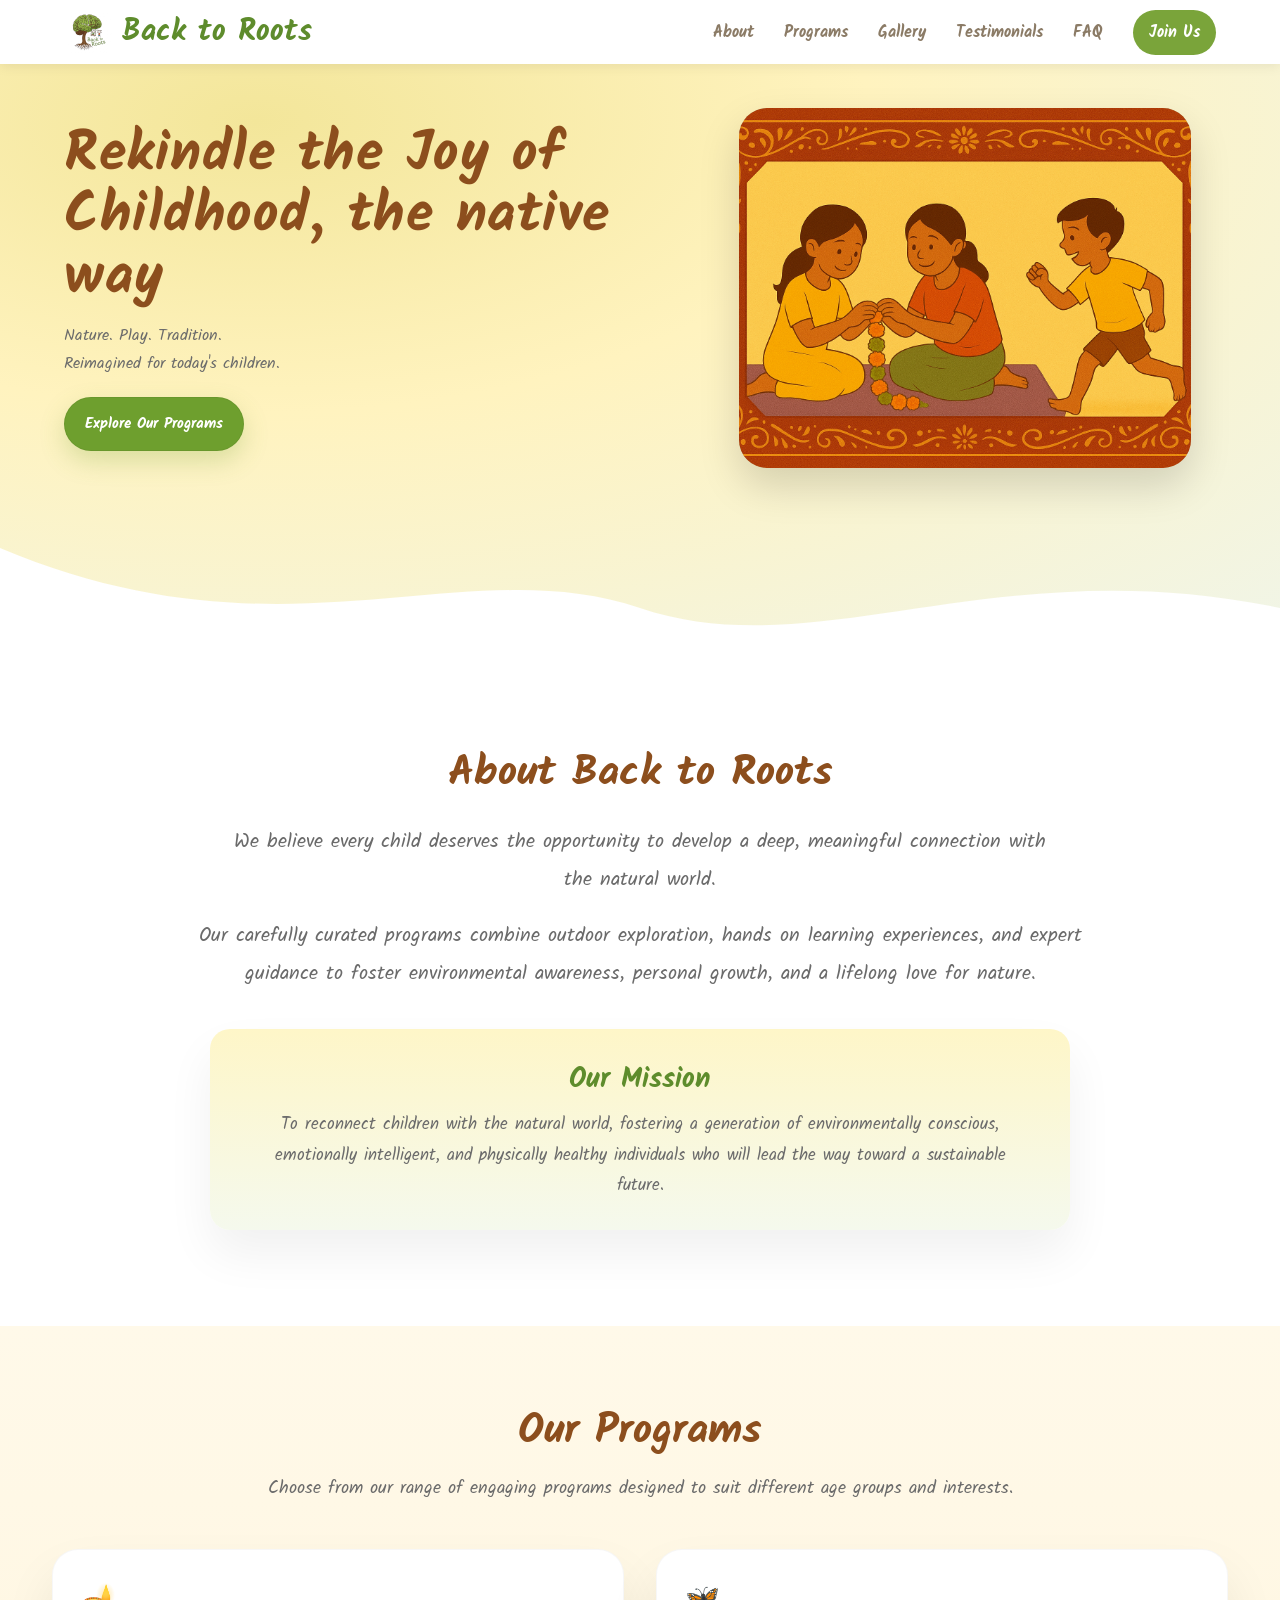
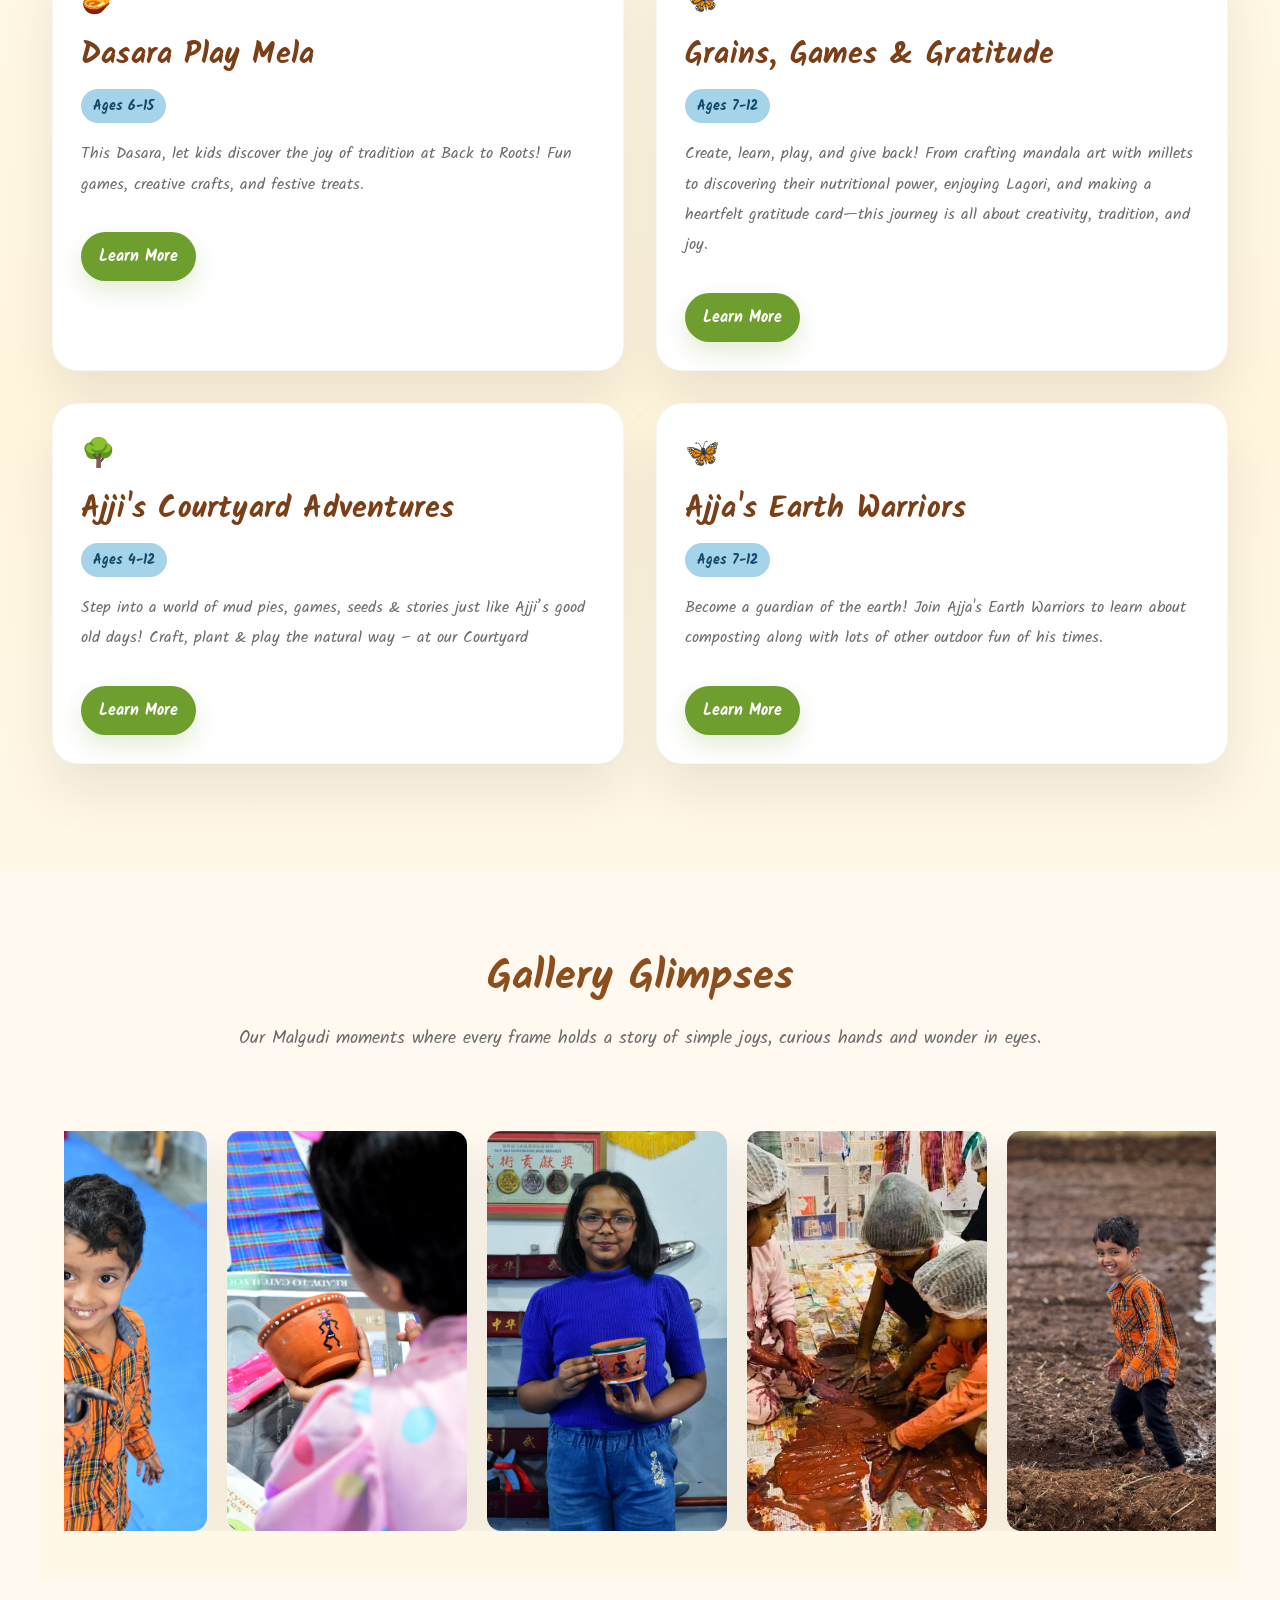
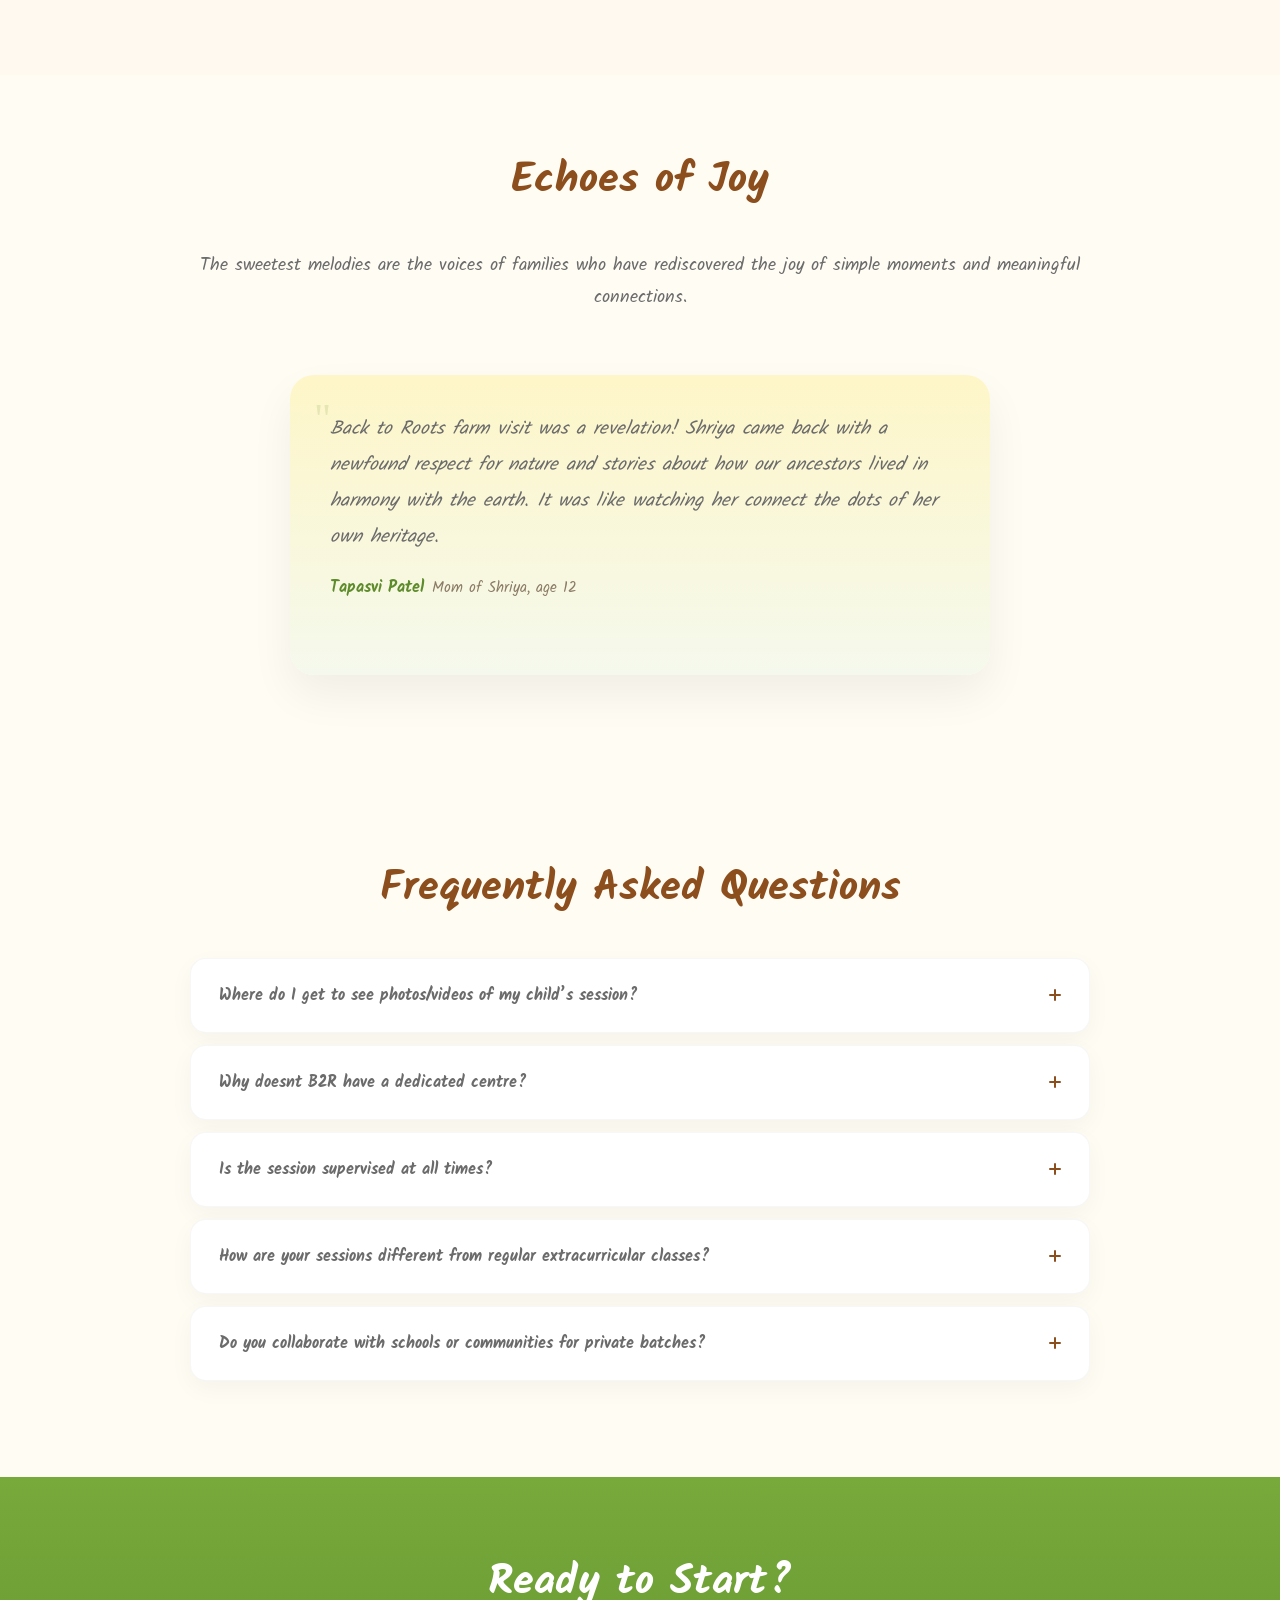
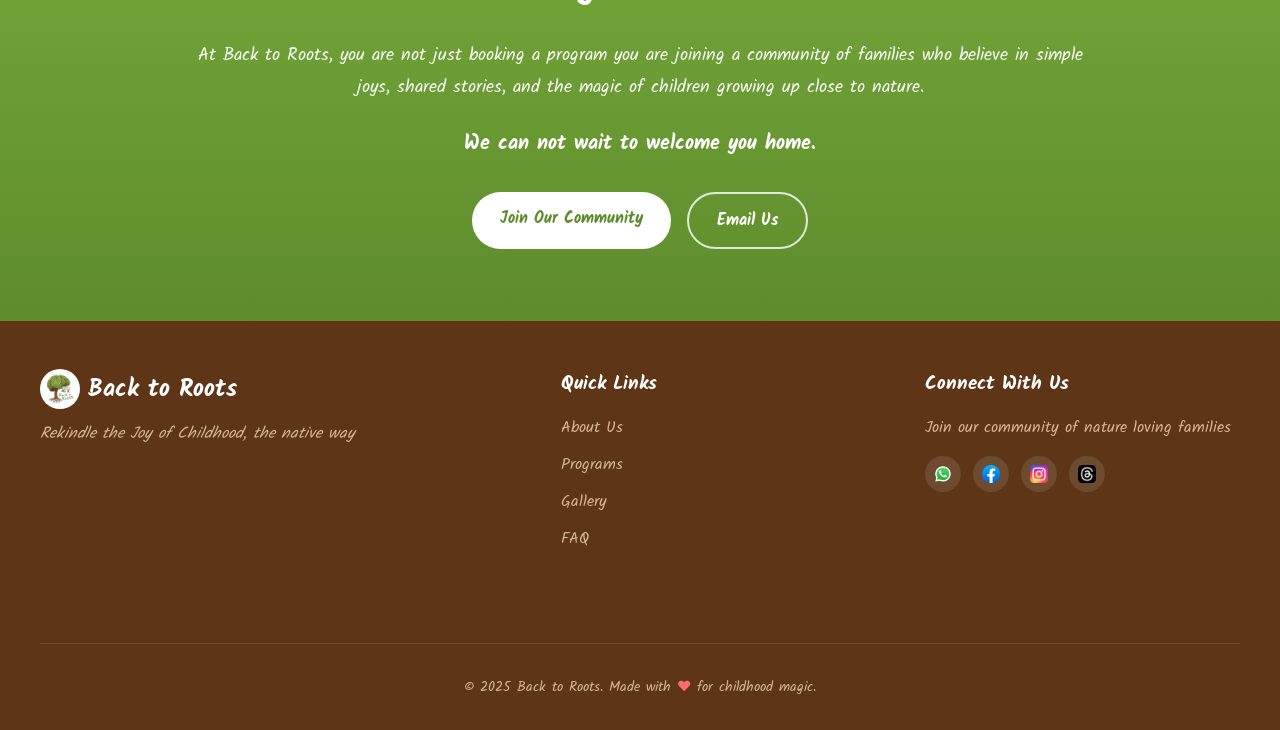
==== commit a30400ea: "Common page added for programs" ====
--- a/index.html
+++ b/index.html
@@ -66,12 +66,12 @@
         </div> -->
         <div class="hero__actions">
           <a href="#programs" class="btn btn--filled">Explore Our Programs</a>
-          <a href="#about" class="btn btn--outline">Learn More</a>
+          <!-- <a href="#about" class="btn btn--outline">Learn More</a> -->
         </div>
       </div>
       <div class="hero__right">
         <div class="media-card">
-          <img src="./assets/event-2/program-2.jpeg" alt="Children playing outdoors" class="media-card__img" />
+          <img src="./assets/event-3/Dasara-Traditions.png" alt="Children playing outdoors" class="media-card__img" />
         </div>
       </div>
     </div>
@@ -111,7 +111,7 @@
               <!-- <span class="pill pill--price">Rs 500</span> -->
             </div>
             <p class="p-card__desc">This Dasara, let kids discover the joy of tradition at Back to Roots! Fun games, creative crafts, and festive treats.</p>
-            <a href="./programs/dasara-play-date.html" target="_blank" rel="noopener noreferrer" class="p-card__cta">Learn More</a>
+            <a href="./programs/program.html?prgm=dasara-play-date" target="_blank" rel="noopener noreferrer" class="p-card__cta">Learn More</a>
           </div>
 
           <div class="p-card">
@@ -122,7 +122,7 @@
               <!-- <span class="pill pill--price">Rs 500</span> -->
             </div>
             <p class="p-card__desc">Create, learn, play, and give back! From crafting mandala art with millets to discovering their nutritional power, enjoying Lagori, and making a heartfelt gratitude card—this journey is all about creativity, tradition, and joy.</p>
-            <a href="./programs/grains-games-gratitude.html" target="_blank" rel="noopener noreferrer" class="p-card__cta">Learn More</a>
+            <a href="./programs/program.html?prgm=grains-games-gratitude" target="_blank" rel="noopener noreferrer" class="p-card__cta">Learn More</a>
           </div>
 
           <div class="p-card">
@@ -133,7 +133,7 @@
               <!-- <span class="pill pill--price">Rs 500</span> -->
             </div>
             <p class="p-card__desc">Step into a world of mud pies, games, seeds & stories just like Ajji’s good old days! Craft, plant & play the natural way – at our Courtyard</p>
-            <a href="./programs/ajjis-courtyard-adventures.html" target="_blank" rel="noopener noreferrer" class="p-card__cta">Learn More</a>
+            <a href="./programs/program.html?prgm=ajjis-courtyard-adventures" target="_blank" rel="noopener noreferrer" class="p-card__cta">Learn More</a>
           </div>
           
           <div class="p-card">
@@ -144,7 +144,7 @@
               <!-- <span class="pill pill--price">Rs 600</span> -->
             </div>
             <p class="p-card__desc">Become a guardian of the earth! Join Ajja's Earth Warriors to learn about composting along with lots of other outdoor fun of his times.</p>
-            <a href="#enroll" class="p-card__cta">Learn More</a>
+            <a href="./programs/program.html?prgm=ajjas-earth-warriors" target="_blank" rel="noopener noreferrer" class="p-card__cta">Learn More</a>
           </div>
 
           
@@ -296,7 +296,7 @@
             </div>
           </details>
 
-          <details class="faq-item">
+          <!-- <details class="faq-item">
             <summary class="faq-item__question">
               Who are the facilitators, and what’s their background?
               <span class="faq-item__icon"></span>
@@ -314,7 +314,7 @@
             <div class="faq-item__answer">
               We understand life happens. While we do not offer refunds for missed sessions, we will try our best to accommodate your child in a future batch or make-up activity depending on availability.
             </div>
-          </details>
+          </details> -->
 
           <details class="faq-item">
             <summary class="faq-item__question">
@@ -326,7 +326,7 @@
             </div>
           </details>
 
-          <details class="faq-item">
+          <!-- <details class="faq-item">
             <summary class="faq-item__question">
               Are these programs age-specific?
               <span class="faq-item__icon"></span>
@@ -344,7 +344,7 @@
             <div class="faq-item__answer">
               Not at all! Our programs are beginner friendly. All we ask is that kids come curious, and ready to explore.We make it joyful and meaningful.
             </div>
-          </details>
+          </details> -->
         </div>
       </div>
     </div>
--- a/styles.css
+++ b/styles.css
@@ -1,3 +1,6 @@
+/* Import Google Fonts - Hand-drawn style to match logo */
+@import url('https://fonts.googleapis.com/css2?family=Kalam:wght@300;400;700&family=Caveat:wght@400;500;600;700&family=Amatic+SC:wght@400;700&family=Inter:wght@300;400;500;600;700&display=swap');
+
 /* S.nav__mobile-me.nav__mobile-menu {
   position: fixed;
   top: 0;
@@ -37,7 +40,7 @@
 body { 
     margin: 0;
     padding-top: 64px; /* Match nav height */
-    font-family: Inter, system-ui, -apple-system, Segoe UI, Roboto, Arial, sans-serif; 
+    font-family: 'Kalam', 'Caveat', 'Amatic SC', Inter, system-ui, sans-serif; 
     color: #4b4b4b; 
     background: #fff;
     min-height: 100%;
@@ -520,7 +523,7 @@
   transform: translateY(-1px);
   box-shadow: 0 6px 16px rgba(94,140,44,0.25);
 }
-.nav__brand { display: flex; align-items: center; gap: 8px; font-weight: 800; color: #5e8c2c; font-size: 30px; font-family: inherit; text-decoration: none; }
+.nav__brand { display: flex; align-items: center; gap: 8px; font-weight: 700; color: #5e8c2c; font-size: 30px; font-family: 'Kalam', 'Caveat', Inter, system-ui, sans-serif; text-decoration: none; }
 .nav__brand span { color: #5e8c2c; }
 .nav__links a { color: #8b7b66; text-decoration: none; font-weight: 600; margin-left: 24px; }
 .nav__links a:hover { color: #5e8c2c; }
@@ -530,7 +533,7 @@
 .hero { position: relative; overflow: hidden; }
 .hero__bg { position: absolute; inset: 0; background: radial-gradient(120% 120% at 20% 10%, #F3E69A 0%, #FFF3BF 40%, #F0F5E9 100%); }
 .hero__inner { position: relative; max-width: 1200px; margin: 0 auto; padding: 48px 24px 40px; display: grid; grid-template-columns: 1.2fr 1fr; gap: 48px; align-items: center; }
-.hero__title { margin: 0 0 12px; font-family: 'Baloo 2', cursive; font-size: 56px; line-height: 1.1; color: #8C4E1D; letter-spacing: 0.5px; }
+.hero__title { margin: 0 0 12px; font-family: 'Kalam', 'Caveat', 'Amatic SC', Inter, system-ui, sans-serif; font-size: 56px; line-height: 1.1; color: #8C4E1D; letter-spacing: 0.5px; font-weight: 700; }
 .hero__subtitle { margin: 0 0 18px; font-size: 16px; line-height: 1.8; color: #6b6b6b; max-width: 600px; }
 .hero__crafted { display: inline-flex; align-items: center; gap: 8px; font-size: 13px; color: #7A6D57; margin: 10px 0 24px; }
 .sparkle { font-size: 16px; }
@@ -578,18 +581,18 @@
 /* About section */
 .about { background: #ffffff; padding: 72px 24px 96px; }
 .about__inner { max-width: 960px; margin: 0 auto; text-align: center; }
-.about__title { font-family: 'Baloo 2', cursive; font-size: 42px; color: #8C4E1D; margin: 0 0 16px; }
+.about__title { font-family: 'Kalam', 'Caveat', 'Amatic SC', Inter, system-ui, sans-serif; font-size: 42px; color: #8C4E1D; margin: 0 0 16px; font-weight: 700; }
 .about__lead { color: #6b6b6b; font-size: 20px; line-height: 1.9; margin: 0 auto 18px; max-width: 820px; }
 .about__copy { color: #6b6b6b; font-size: 20px; line-height: 1.9; margin: 0 auto 36px; max-width: 900px; }
 
 .mission-card { margin: 0 auto; max-width: 860px; padding: 28px 28px; border-radius: 20px; background: linear-gradient(180deg, #FEF6C8 0%, #F5F9ED 100%); box-shadow: 0 24px 48px rgba(0,0,0,0.06); }
-.mission__title { margin: 0 0 8px; font-family: 'Baloo 2', cursive; font-size: 28px; color: #5E8C2C; font-weight: 900; }
+.mission__title { margin: 0 0 8px; font-family: 'Kalam', 'Caveat', Inter, system-ui, sans-serif; font-size: 28px; color: #5E8C2C; font-weight: 700; }
 .mission__text { margin: 0; color: #6b6b6b; font-size: 17px; line-height: 1.8; max-width: 760px; margin-left: auto; margin-right: auto; }
 
 /* Programs section */
 .programs { background: linear-gradient(180deg, #FFF9E9 0%, #FFF5DD 60%, #FFF8E8 100%); padding: 72px 24px 96px; }
 .programs__inner { max-width: 1200px; margin: 0 auto; }
-.programs__title { text-align: center; font-family: 'Baloo 2', cursive; font-size: 42px; color: #8C4E1D; margin: 0 0 8px; }
+.programs__title { text-align: center; font-family: 'Kalam', 'Caveat', 'Amatic SC', Inter, system-ui, sans-serif; font-size: 42px; color: #8C4E1D; margin: 0 0 8px; font-weight: 700; }
 .programs__subtitle { text-align: center; color: #6b6b6b; font-size: 18px; line-height: 1.8; margin: 0 auto 32px; max-width: 900px; }
 
 .programs__grid { display: grid; grid-template-columns: 1fr; gap: 28px; padding: 12px; }
@@ -598,7 +601,7 @@
 .p-card { background: #ffffff; border-radius: 26px; padding: 28px; box-shadow: 0 28px 52px rgba(0,0,0,0.08); border: 1px solid rgba(0,0,0,0.03); transition: box-shadow 0.2s ease, transform 0.2s ease; }
 .p-card:hover { box-shadow: 0 32px 56px rgba(0,0,0,0.1); transform: translateY(-1px); }
 .p-card__icon { font-size: 28px; margin-bottom: 8px; }
-.p-card__title { margin: 6px 0 10px; font-family: 'Baloo 2', cursive; font-size: 30px; color: #7B3F17; letter-spacing: 0.2px; }
+.p-card__title { margin: 6px 0 10px; font-family: 'Kalam', 'Caveat', Inter, system-ui, sans-serif; font-size: 30px; color: #7B3F17; letter-spacing: 0.2px; font-weight: 600; }
 .p-card__pills { display: flex; gap: 10px; margin: 10px 0 14px; }
 .pill { display: inline-block; border-radius: 9999px; font-weight: 800; font-size: 14px; padding: 6px 12px; }
 .pill--price { background: #F7E48B; color: #4F3B00; }
@@ -610,7 +613,7 @@
 /* Gallery section */
 .gallery { background: #FFF9F0; padding: 72px 24px 96px; }
 .gallery__inner { max-width: 1200px; margin: 0 auto; }
-.gallery__title { text-align: center; font-family: 'Baloo 2', cursive; font-size: 42px; color: #8C4E1D; margin: 0 0 12px; }
+.gallery__title { text-align: center; font-family: 'Kalam', 'Caveat', 'Amatic SC', Inter, system-ui, sans-serif; font-size: 42px; color: #8C4E1D; margin: 0 0 12px; font-weight: 700; }
 .gallery__subtitle { text-align: center; color: #6b6b6b; font-size: 18px; line-height: 1.8; margin: 0 auto 48px; max-width: 900px; }
 
 .gallery__grid { display: grid; grid-template-columns: repeat(1, 1fr); gap: 24px; padding: 12px; }
@@ -687,7 +690,7 @@
 
 /* Program page shared styles (hero + experience cards) */
 .program-hero { max-width:960px; margin:48px auto 24px; padding:28px 20px; }
-.program-hero__title { font-family: 'Baloo 2', cursive; font-size:40px; color:#8C4E1D; margin:8px 0 6px; }
+.program-hero__title { font-family: 'Kalam', 'Caveat', 'Amatic SC', Inter, system-ui, sans-serif; font-size:40px; color:#8C4E1D; margin:8px 0 6px; font-weight: 700; }
 .program-hero__subtitle { color:#6b6b6b; font-size:18px; max-width:760px; }
 .program-hero__img { width:100%; height:auto; border-radius:12px; margin:22px 0; box-shadow: 0 8px 20px rgba(24,24,24,0.06); object-fit:cover; }
 .experience { background: #FFF8F1; padding:28px 20px; border-radius:12px; max-width:880px; margin:28px auto; }
@@ -722,10 +725,10 @@
 /* Stories/Testimonials section */
 .stories { background: #FFFCF3; padding: 72px 24px 96px; }
 .stories__inner { max-width: 900px; margin: 0 auto; }
-.stories__title { text-align: center; font-family: 'Baloo 2', cursive; font-size: 42px; color: #8C4E1D; margin: 0 0 36px; }
+.stories__title { text-align: center; font-family: 'Kalam', 'Caveat', 'Amatic SC', Inter, system-ui, sans-serif; font-size: 42px; color: #8C4E1D; margin: 0 0 36px; font-weight: 700; }
 .stories__subtitle { text-align: center; color: #6b6b6b; font-size: 18px; line-height: 1.8; margin: 0 auto 48px; max-width: 900px; }
 
-.testimonial-card { margin: 0 auto; padding: 36px 40px 32px; max-width: 800px; background: linear-gradient(180deg, #FEF6C8 0%, #F5F9ED 100%); border-radius: 24px; box-shadow: 0 24px 48px rgba(0,0,0,0.06); position: relative; height: 250px ; width: 700px;}
+.testimonial-card { margin: 0 auto; padding: 36px 40px 32px; max-width: 800px; background: linear-gradient(180deg, #FEF6C8 0%, #F5F9ED 100%); border-radius: 24px; box-shadow: 0 24px 48px rgba(0,0,0,0.06); position: relative; height: 300px ; width: 700px;}
 .testimonial-card__quote { position: absolute; top: 20px; left: 24px; font-size: 42px; color: rgba(94,140,44,0.15); font-family: Georgia, serif; }
 .testimonial-card__text { font-size: 19px; line-height: 1.9; color: #6b6b6b; margin: 0 0 20px; font-style: italic; }
 .testimonial-card__footer { display: flex; gap: 8px; align-items: baseline; }
@@ -745,7 +748,7 @@
 /* FAQ section */
 .faq { background: #FFFCF3; padding: 72px 24px 96px; }
 .faq__inner { max-width: 900px; margin: 0 auto; }
-.faq__title { text-align: center; font-family: 'Baloo 2', cursive; font-size: 42px; color: #8C4E1D; margin: 0 0 36px; }
+.faq__title { text-align: center; font-family: 'Kalam', 'Caveat', 'Amatic SC', Inter, system-ui, sans-serif; font-size: 42px; color: #8C4E1D; margin: 0 0 36px; font-weight: 700; }
 
 .faq__list { display: flex; flex-direction: column; gap: 12px; }
 
@@ -822,9 +825,10 @@
 }
 
 .ready-section__title {
-  font-family: 'Baloo 2', cursive;
+  font-family: 'Kalam', 'Caveat', 'Amatic SC', Inter, system-ui, sans-serif;
   font-size: 42px;
   margin: 0 0 24px;
+  font-weight: 700;
 }
 
 .ready-section__text {
@@ -1023,7 +1027,7 @@
 /* Mobile (320px to 599px) */
 @media (max-width: 599px) {
   .nav__inner { padding: 12px 16px; }
-  .nav__brand { font-size: 30px; font-family: inherit; }
+  .nav__brand { font-size: 30px; font-family: 'Kalam', 'Caveat', Inter, system-ui, sans-serif; }
   .nav__cta { padding: 8px 14px; font-size: 14px; }
   
   .hero__inner { padding: 48px 16px 32px; }
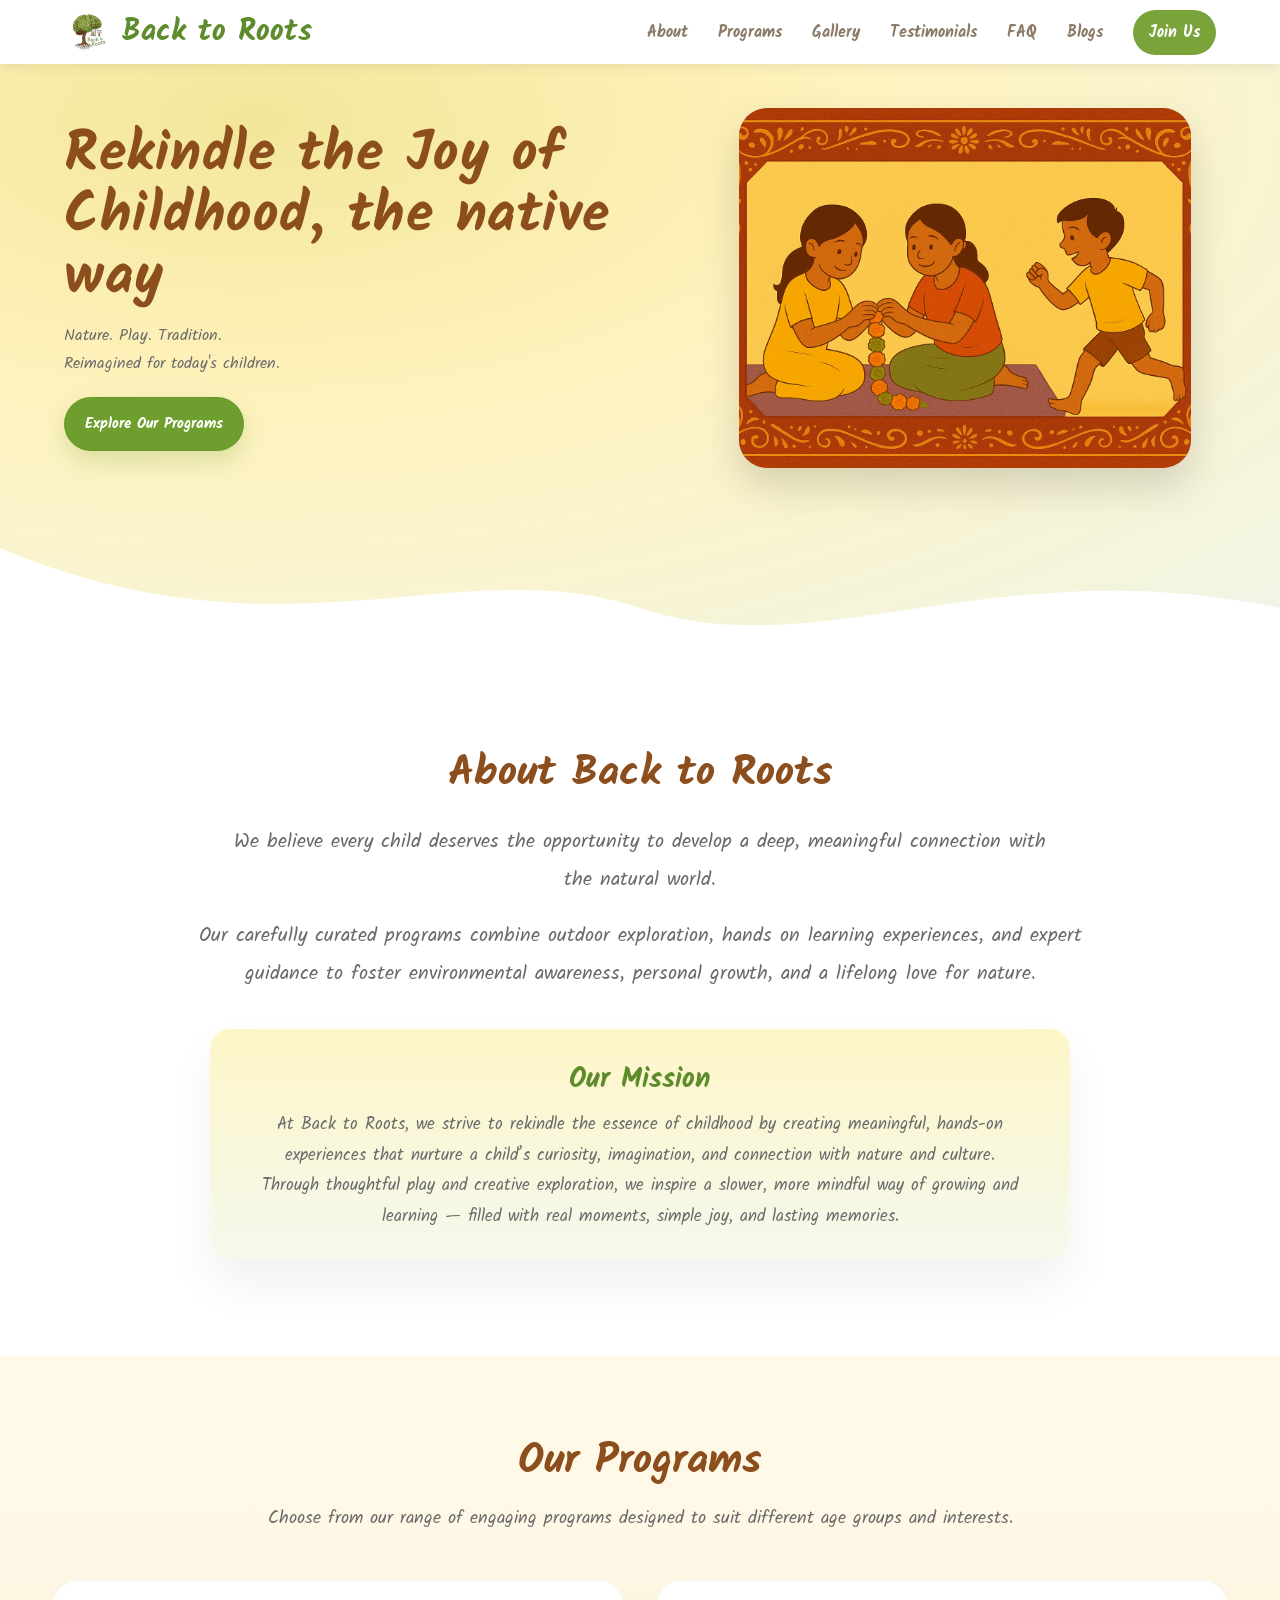
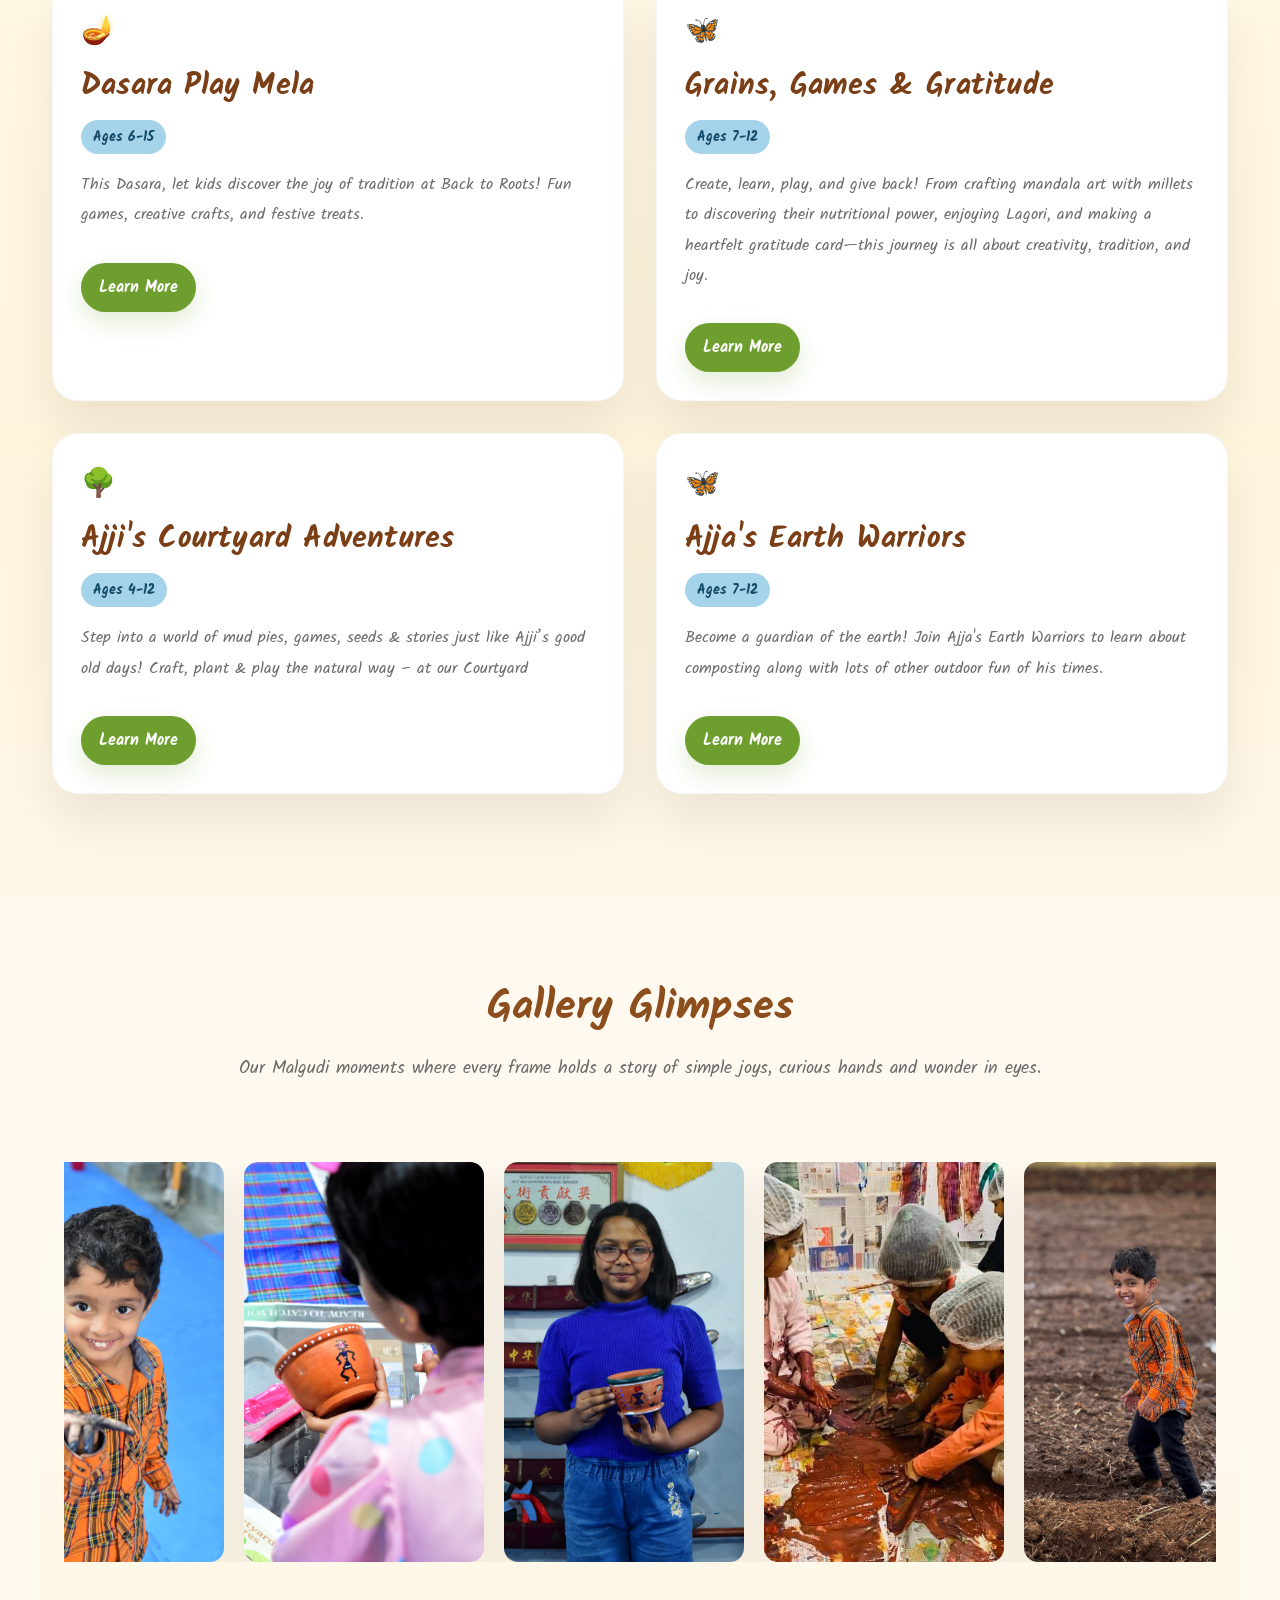
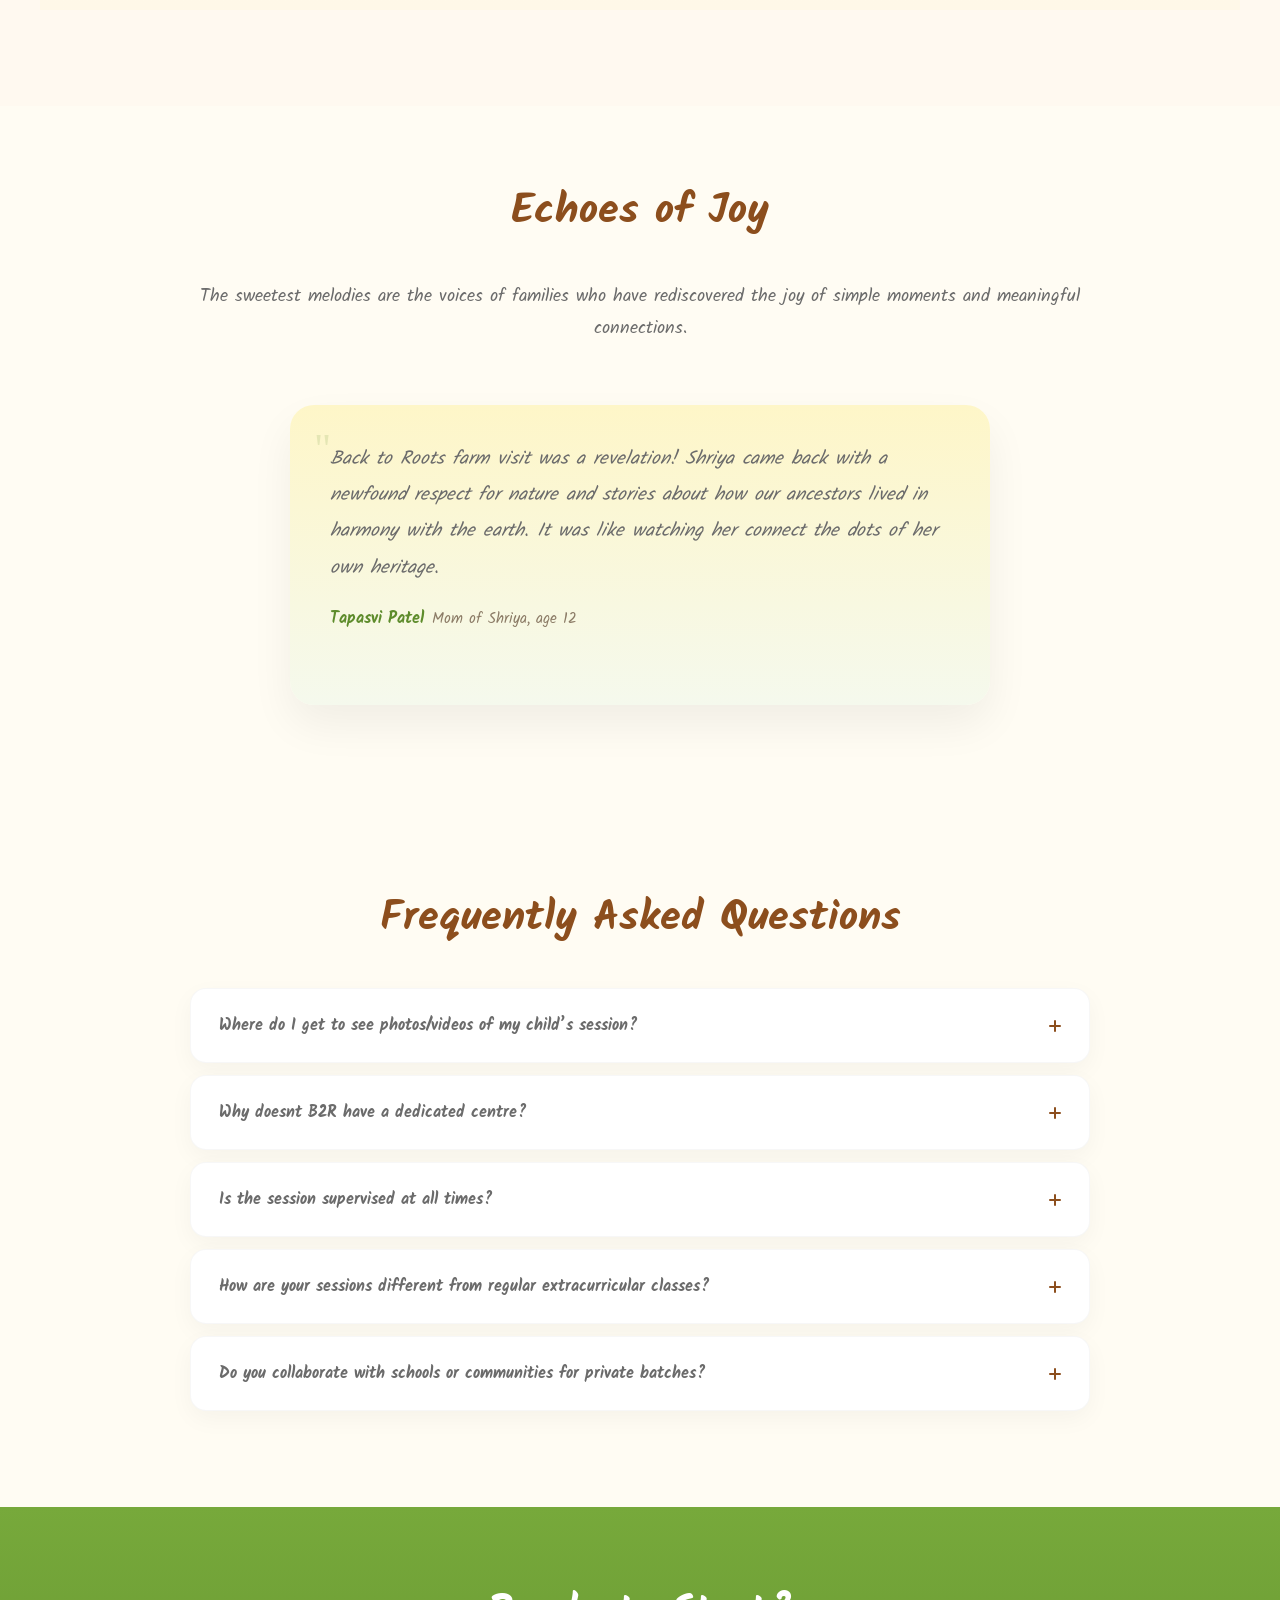
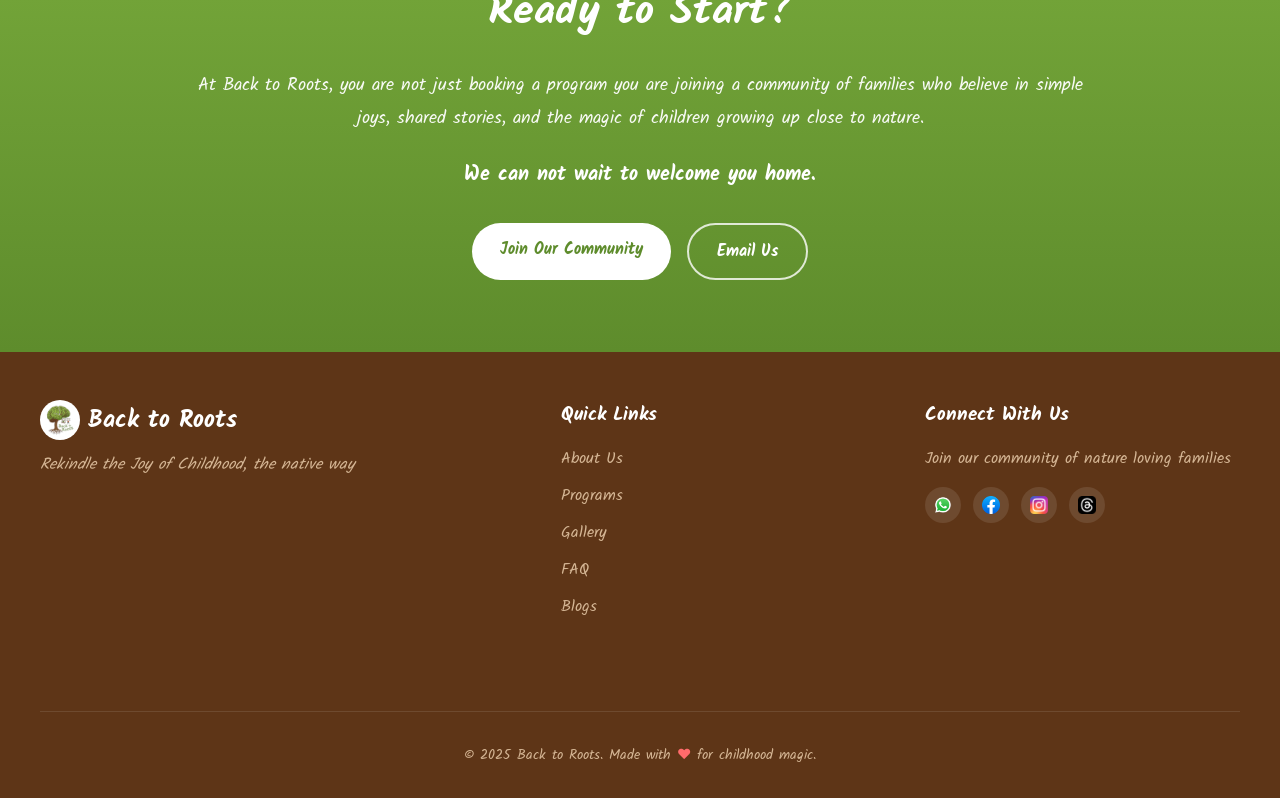
==== commit 0901ceba: "Blog section added" ====
--- a/index.html
+++ b/index.html
@@ -27,6 +27,7 @@
         <a href="#gallery">Gallery</a>
         <a href="#stories">Testimonials</a>
         <a href="#faq">FAQ</a>
+        <a href="./blog/blog.html" target="_blank" rel="noopener noreferrer">Blogs</a>
         <a href="https://wa.me/918095803539?text=Hi%20Back%20To%20Roots%2C%20I%27m%20intereseted%20in%20your%20program.%20Please%20get%20me%20more%20information%20on%20this." target="_blank" class="nav__cta">Join Us</a>
       </div>
     </div>
@@ -44,6 +45,7 @@
           <a href="#gallery" class="nav__mobile-link">Gallery</a>
           <a href="#stories" class="nav__mobile-link">Testimonials</a>
           <a href="#faq" class="nav__mobile-link">FAQ</a>
+          <a href="./blog/blog.html" target="_blank" rel="noopener noreferrer" class="nav__mobile-link">Blogs</a>
           <a href="#contact" class="nav__mobile-link">Contact</a>
         </div>
         <div class="nav__mobile-footer">
@@ -92,7 +94,7 @@
         <div class="mission-card">
           <h3 class="mission__title">Our Mission</h3>
           <!-- <p class="mission__text">To inspire and empower the next generation of environmental stewards through immersive nature education, fostering a deep appreciation for the natural world and sustainable living practices.</p> -->
-          <p class="mission__text">To reconnect children with the natural world, fostering a generation of environmentally conscious, emotionally intelligent, and physically healthy individuals who will lead the way toward a sustainable future.</p>
+          <p class="mission__text">At Back to Roots, we strive to rekindle the essence of childhood by creating meaningful, hands-on experiences that nurture a child’s curiosity, imagination, and connection with nature and culture. Through thoughtful play and creative exploration, we inspire a slower, more mindful way of growing and learning — filled with real moments, simple joy, and lasting memories.</p>
         </div>
       </div>
     </div>
@@ -379,6 +381,7 @@
           <li><a href="#programs">Programs</a></li>
           <li><a href="#gallery">Gallery</a></li>
           <li><a href="#faq">FAQ</a></li>
+          <li><a href="./blog/blog.html" target="_blank" rel="noopener noreferrer">Blogs</a></li>
         </ul>
       </div>
 
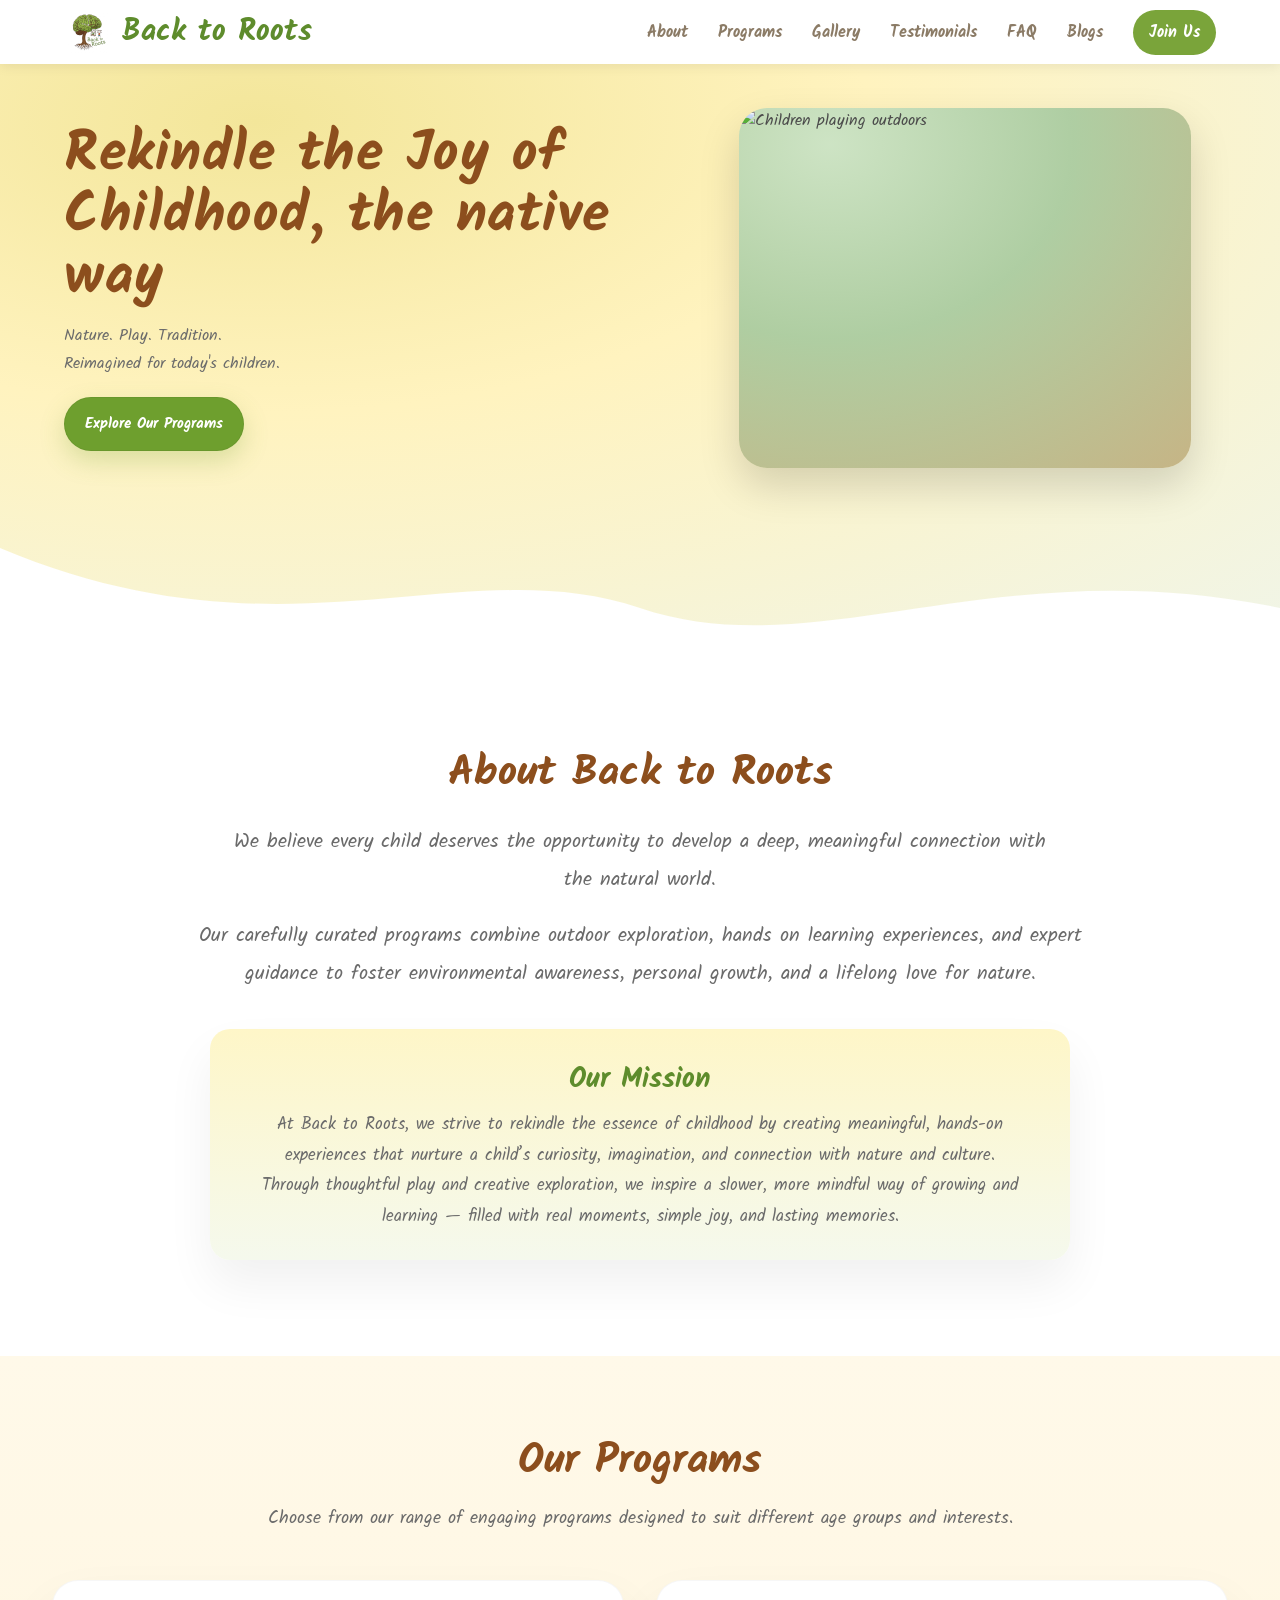
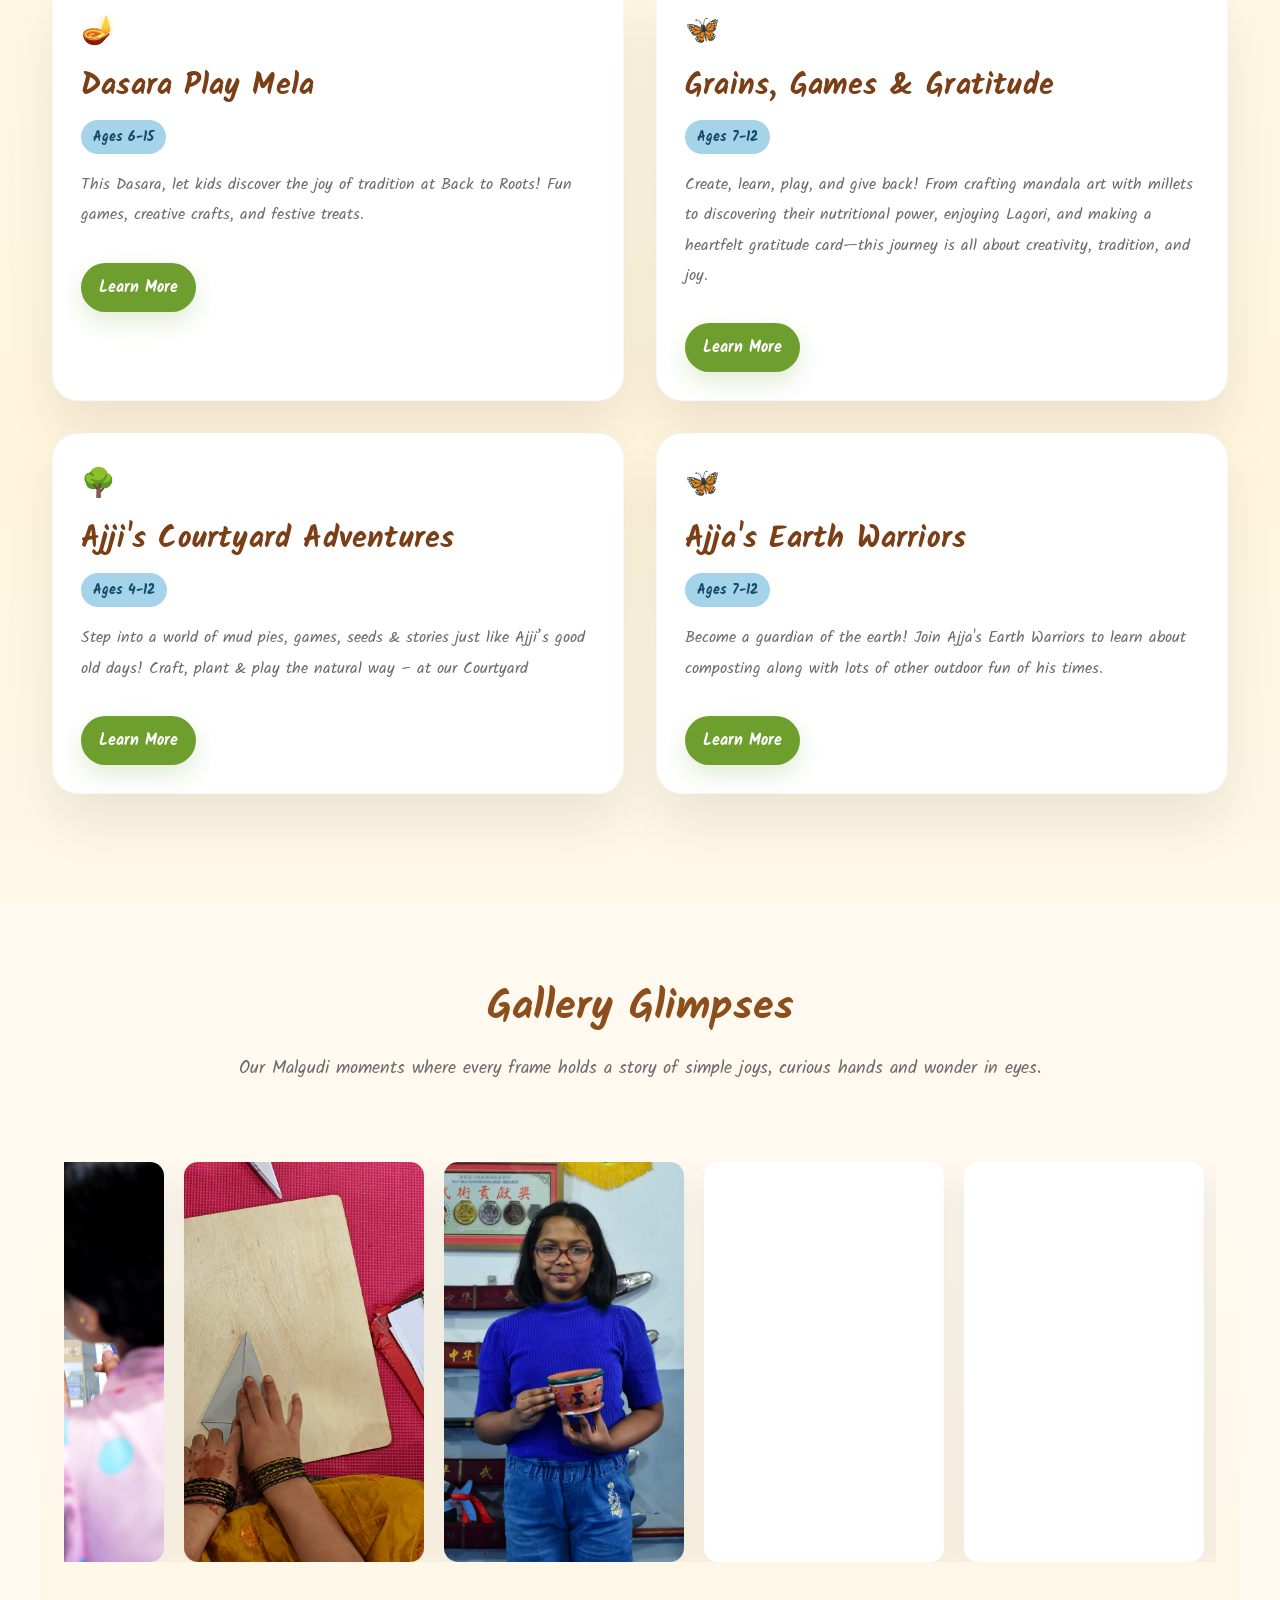
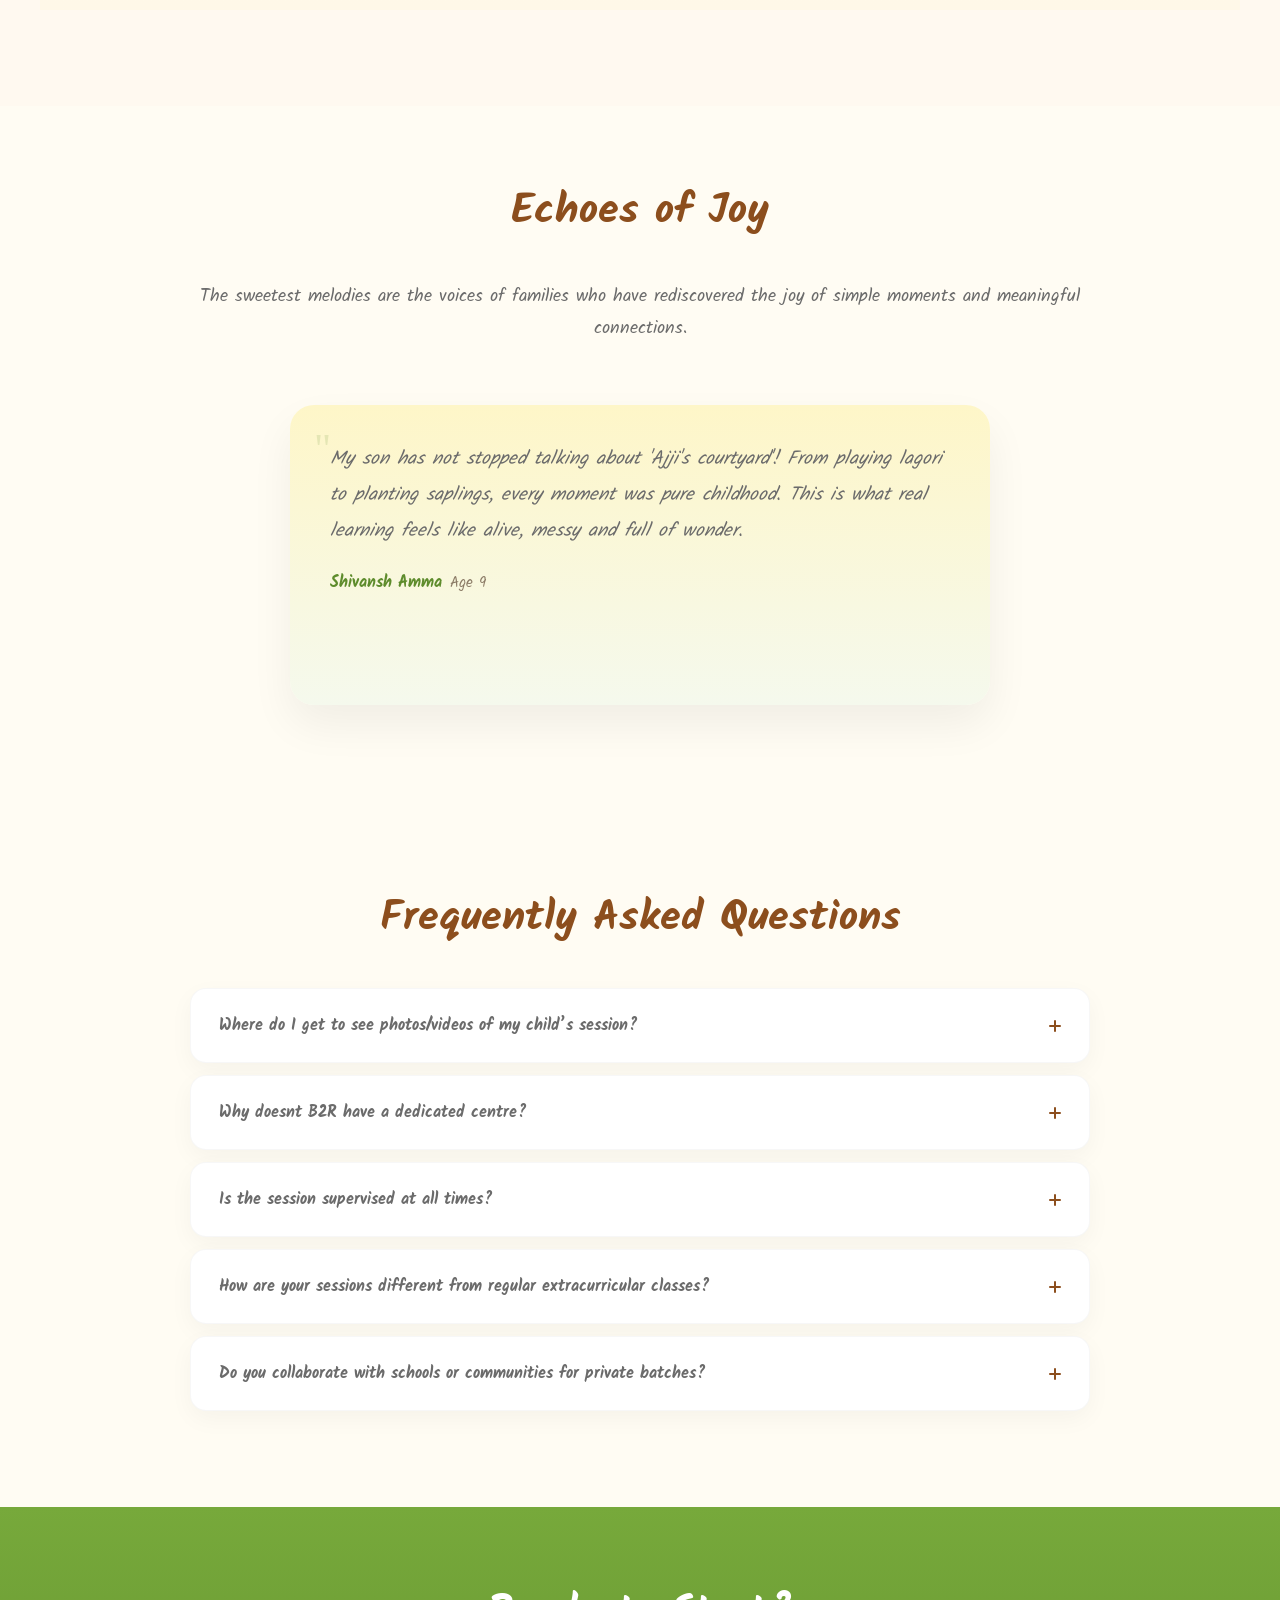
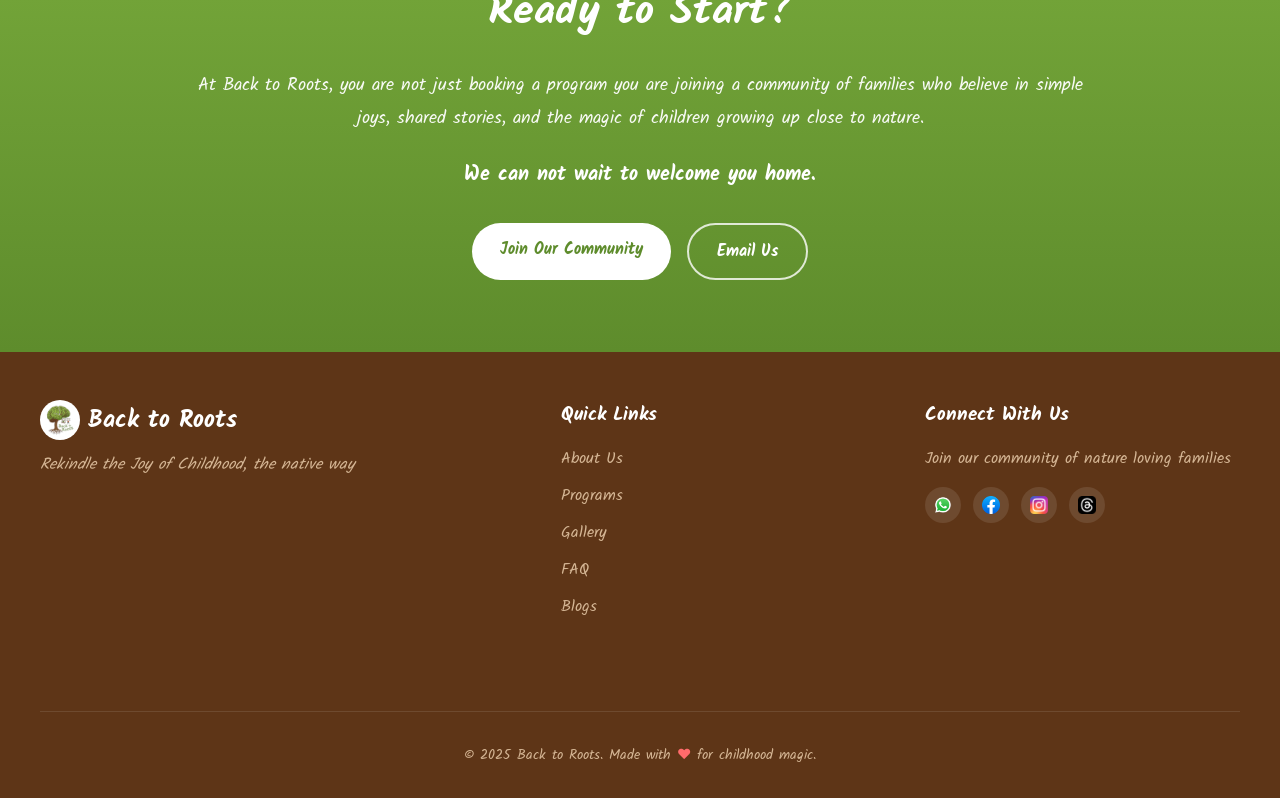
==== commit ef40c7d6: "Gallery updated" ====
--- a/index.html
+++ b/index.html
@@ -73,7 +73,7 @@
       </div>
       <div class="hero__right">
         <div class="media-card">
-          <img src="./assets/event-3/Dasara-Traditions.png" alt="Children playing outdoors" class="media-card__img" />
+          <img src="./assets/photos/17.JPG" alt="Children playing outdoors" class="media-card__img" />
         </div>
       </div>
     </div>
@@ -162,37 +162,7 @@
         <!-- Photo strip: horizontally scrollable photo cards that auto-advance -->
         <section class="photo-strip" aria-label="Photo strip">
           <div class="photo-strip__container" id="photoStrip">
-            <figure class="photo-card">
-              <img src="./assets/gallery/3.JPG" alt="Play area slide">
-              <!-- <figcaption>🧩 play area</figcaption> -->
-            </figure>
-            <figure class="photo-card">
-              <img src="./assets/gallery/1.JPG" alt="Homerooms - learning space">
-              <!-- <figcaption>🎨 warli art</figcaption> -->
-            </figure>
-            <figure class="photo-card">
-              <img src="./assets/gallery/2.JPG" alt="Art studio">
-              <!-- <figcaption>🏠 art studio</figcaption> -->
-            </figure>
-            <figure class="photo-card">
-              <img src="./assets/gallery/playtime-img-3.jpeg" alt="Makerspace">
-              <!-- <figcaption>🏖️ outdoor discovery</figcaption> -->
-            </figure>
-            <figure class="photo-card">
-              <img src="./assets/gallery/farmvisit3a.jpg" alt="Meal zone">
-              <!-- <figcaption>🌿 farm visit</figcaption> -->
-            </figure>
-            <figure class="photo-card">
-              <img src="./assets/gallery/4.JPG" alt="Play area slide">
-            </figure>
-            <figure class="photo-card">
-              <img src="./assets/gallery/playtime-img-2.jpeg" alt="Sand pit">
-              <!-- <figcaption>🌿 farm visit</figcaption> -->
-            </figure>
-            <figure class="photo-card">
-              <img src="./assets/gallery/8.jpeg" alt="Outdoor discovery">
-              <!-- <figcaption>🏖️ traditional games</figcaption> -->
-            </figure>
+            <!-- Gallery images will be loaded dynamically by JavaScript -->
           </div>
         </section>
       </div>
--- a/styles.css
+++ b/styles.css
@@ -1101,3 +1101,6 @@
   .hero__title { font-size: 64px; }
   .media-card { height: 400px; }
 }
+
+
+
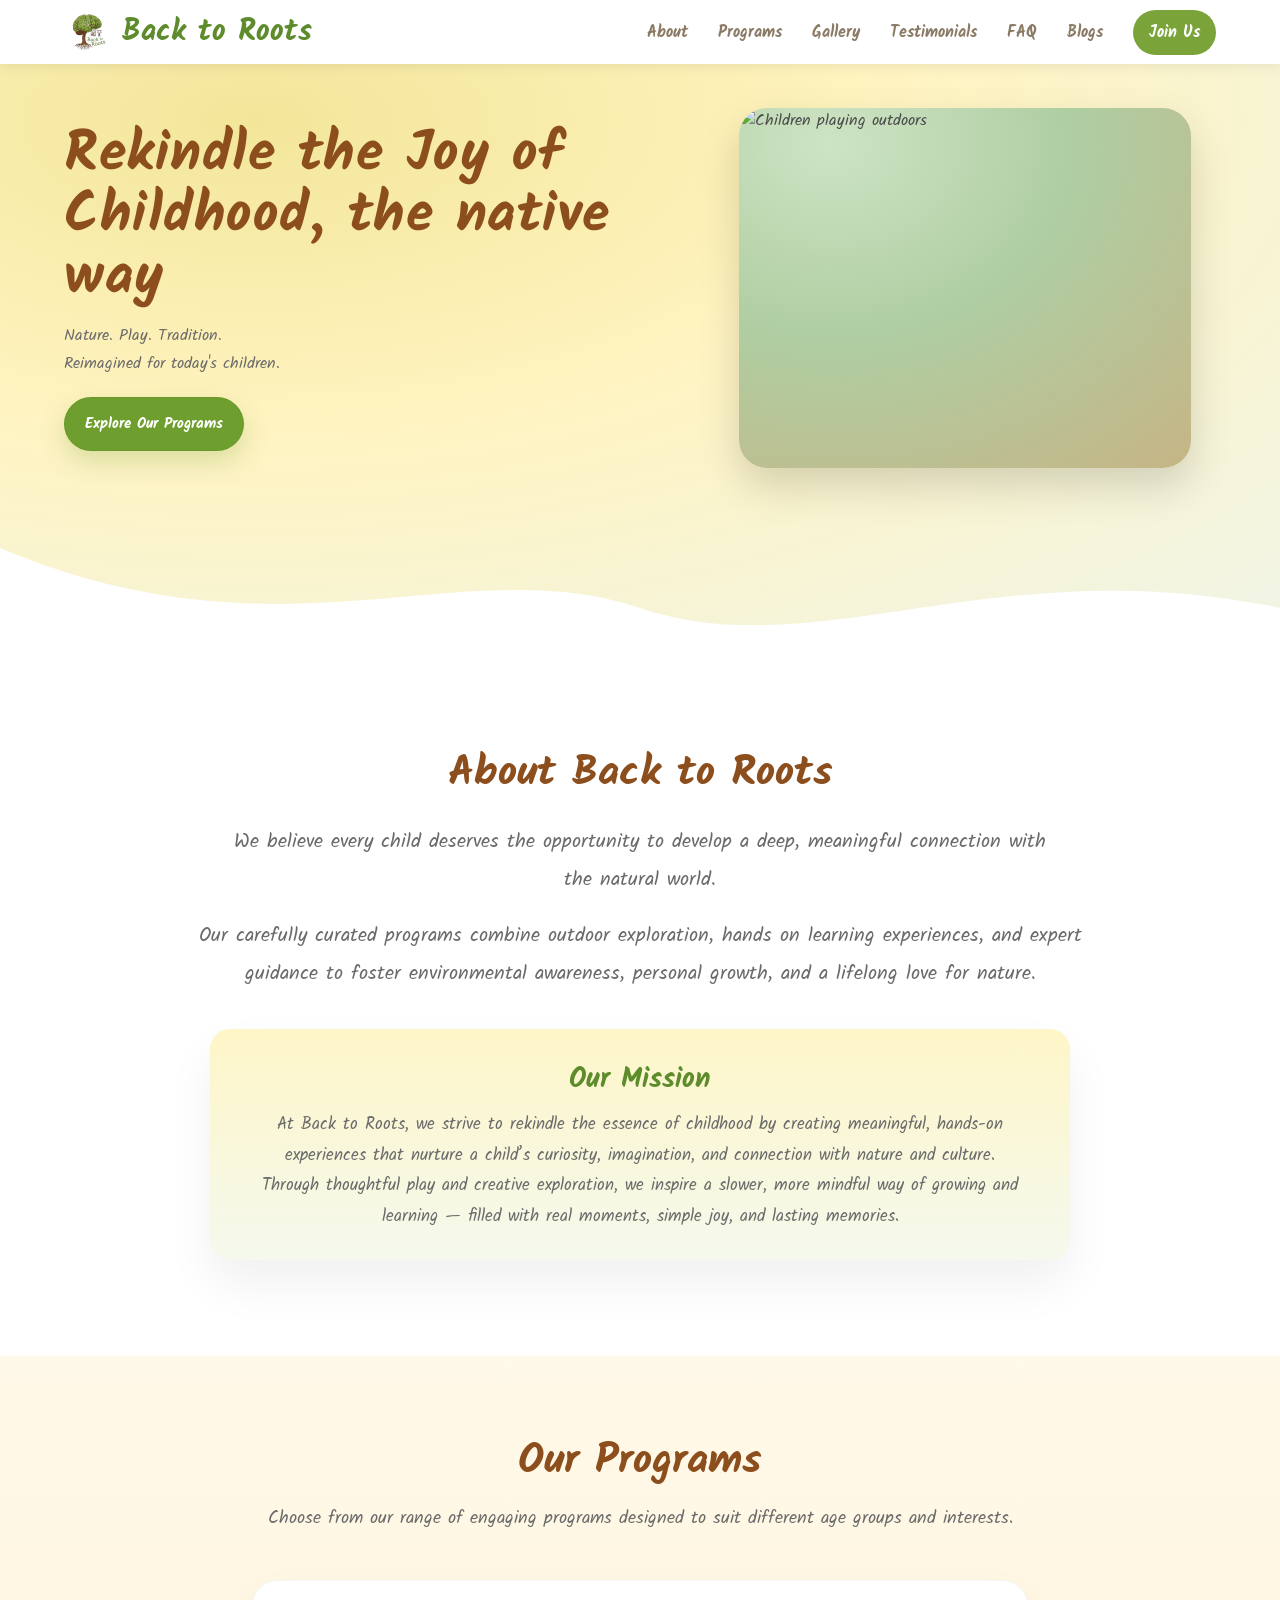
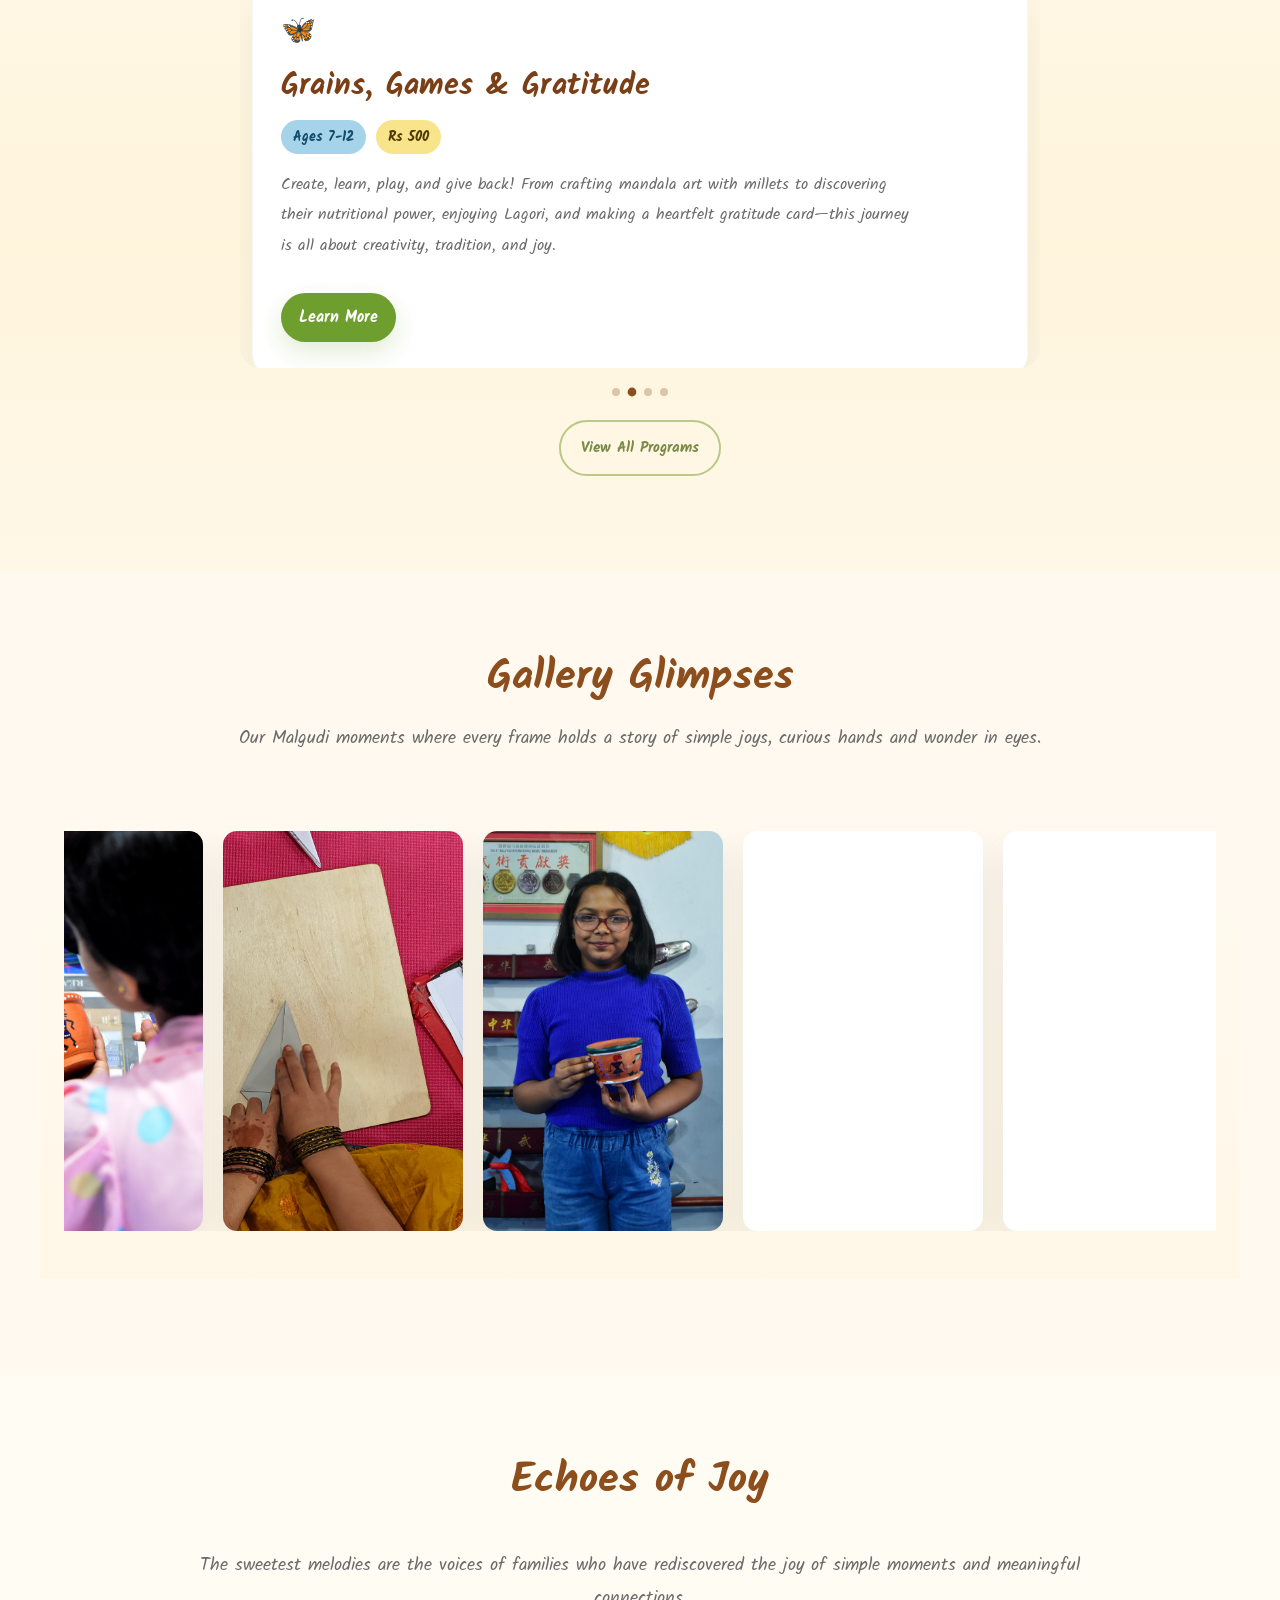
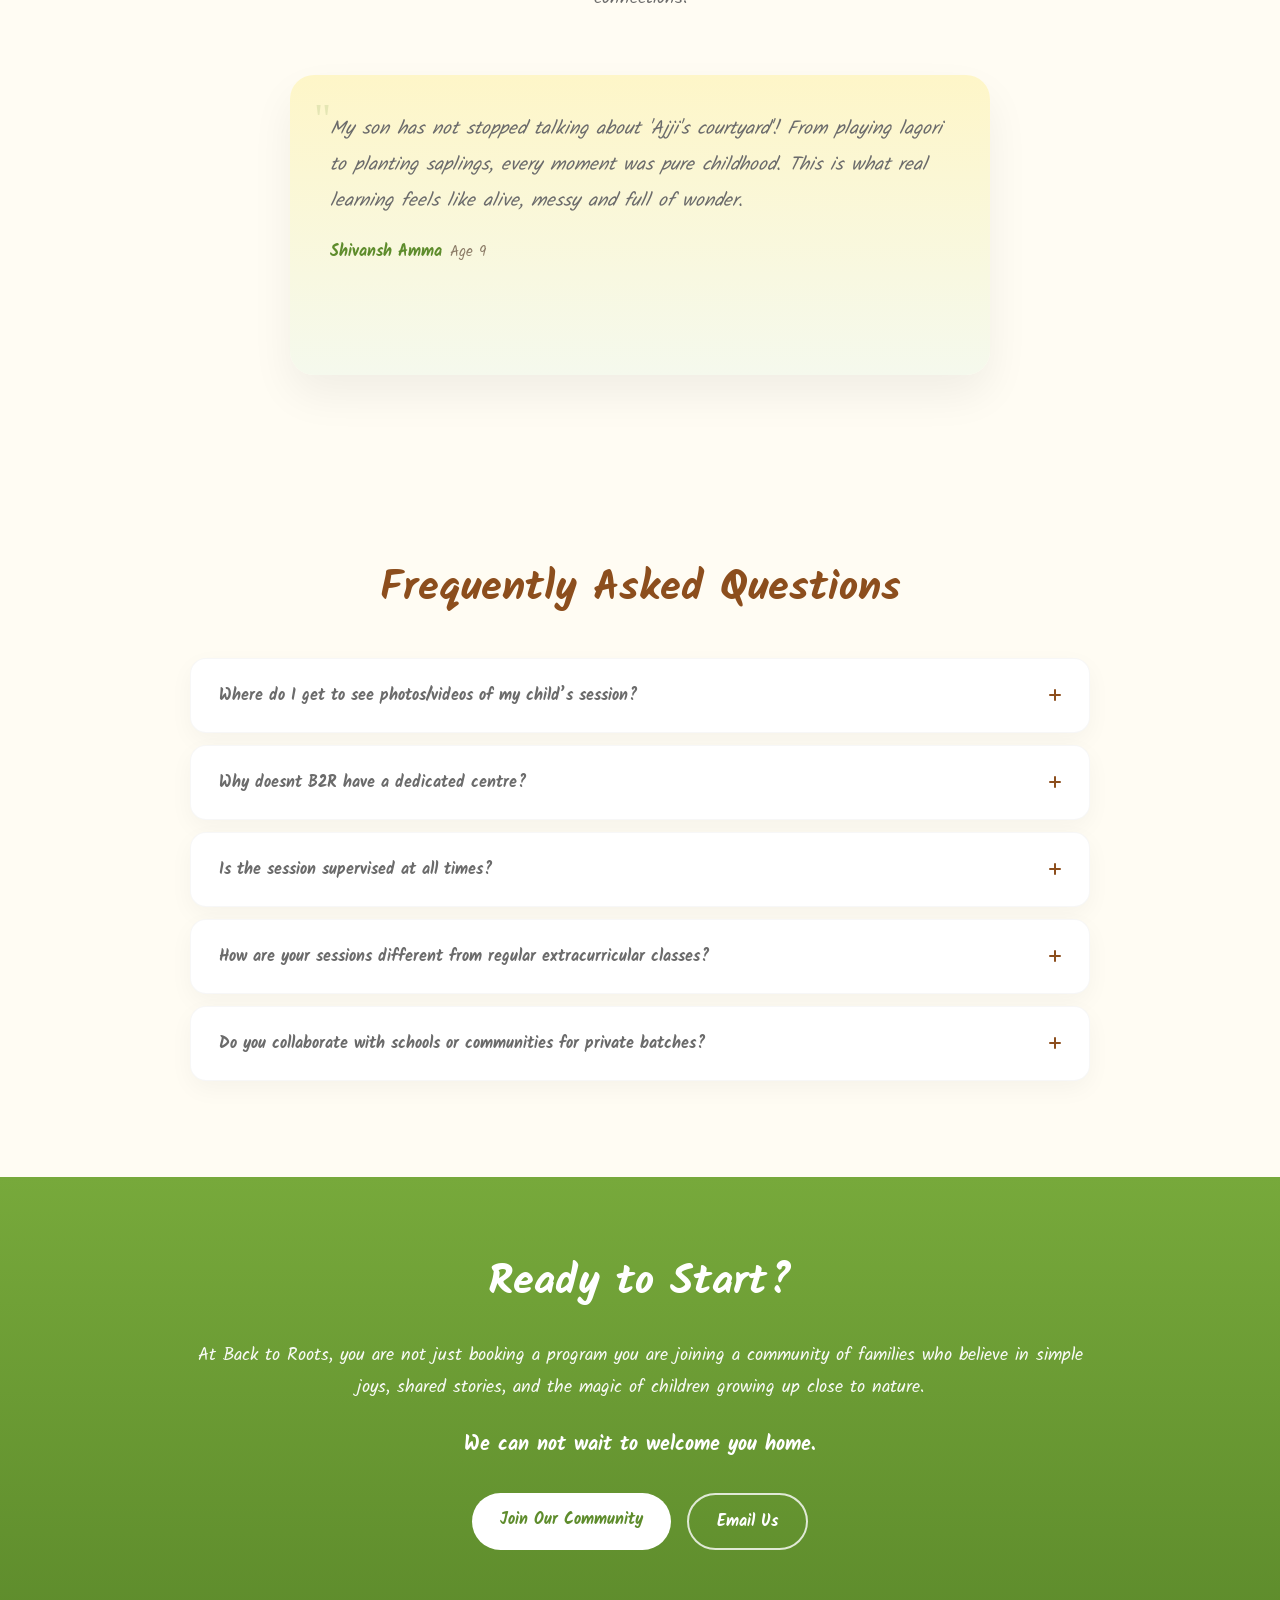
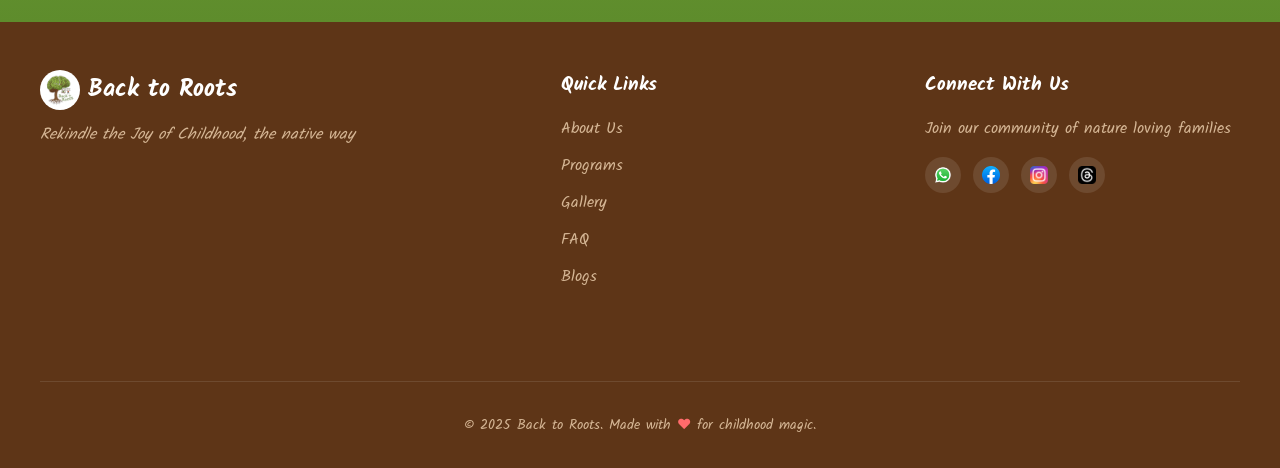
==== commit c75f3279: "Programs Updated" ====
--- a/index.html
+++ b/index.html
@@ -104,52 +104,16 @@
         <h2 class="programs__title">Our Programs</h2>
         <p class="programs__subtitle">Choose from our range of engaging programs designed to suit different age groups and interests.</p>
 
-        <div class="programs__grid">
-          <div class="p-card">
-            <div class="p-card__icon">🪔</div>
-            <h3 class="p-card__title">Dasara Play Mela</h3>
-            <div class="p-card__pills">
-              <span class="pill pill--age">Ages 6-15</span>
-              <!-- <span class="pill pill--price">Rs 500</span> -->
-            </div>
-            <p class="p-card__desc">This Dasara, let kids discover the joy of tradition at Back to Roots! Fun games, creative crafts, and festive treats.</p>
-            <a href="./programs/program.html?prgm=dasara-play-date" target="_blank" rel="noopener noreferrer" class="p-card__cta">Learn More</a>
-          </div>
-
-          <div class="p-card">
-            <div class="p-card__icon">🦋</div>
-            <h3 class="p-card__title">Grains, Games & Gratitude</h3>
-            <div class="p-card__pills">
-              <span class="pill pill--age">Ages 7-12</span>
-              <!-- <span class="pill pill--price">Rs 500</span> -->
-            </div>
-            <p class="p-card__desc">Create, learn, play, and give back! From crafting mandala art with millets to discovering their nutritional power, enjoying Lagori, and making a heartfelt gratitude card—this journey is all about creativity, tradition, and joy.</p>
-            <a href="./programs/program.html?prgm=grains-games-gratitude" target="_blank" rel="noopener noreferrer" class="p-card__cta">Learn More</a>
-          </div>
-
-          <div class="p-card">
-            <div class="p-card__icon">🌳</div>
-            <h3 class="p-card__title">Ajji's Courtyard Adventures</h3>
-            <div class="p-card__pills">
-              <span class="pill pill--age">Ages 4-12</span>
-              <!-- <span class="pill pill--price">Rs 500</span> -->
-            </div>
-            <p class="p-card__desc">Step into a world of mud pies, games, seeds & stories just like Ajji’s good old days! Craft, plant & play the natural way – at our Courtyard</p>
-            <a href="./programs/program.html?prgm=ajjis-courtyard-adventures" target="_blank" rel="noopener noreferrer" class="p-card__cta">Learn More</a>
-          </div>
-          
-          <div class="p-card">
-            <div class="p-card__icon">🦋</div>
-            <h3 class="p-card__title">Ajja's Earth Warriors</h3>
-            <div class="p-card__pills">
-              <span class="pill pill--age">Ages 7-12</span>
-              <!-- <span class="pill pill--price">Rs 600</span> -->
-            </div>
-            <p class="p-card__desc">Become a guardian of the earth! Join Ajja's Earth Warriors to learn about composting along with lots of other outdoor fun of his times.</p>
-            <a href="./programs/program.html?prgm=ajjas-earth-warriors" target="_blank" rel="noopener noreferrer" class="p-card__cta">Learn More</a>
-          </div>
-
-          
+        <div class="programs__carousel" id="programsCarousel" aria-live="polite">
+          <!-- Programs will be loaded dynamically -->
+        </div>
+        
+        <div class="programs__indicators" id="programsIndicators">
+          <!-- Indicators will be generated dynamically -->
+        </div>
+        
+        <div class="programs__view-all">
+          <a href="./programs/programs.html" target="_blank" rel="noopener noreferrer" class="btn btn--outline">View All Programs</a>
         </div>
       </div>
     </div>
--- a/styles.css
+++ b/styles.css
@@ -608,6 +608,119 @@
 .pill--age { background: #A5D3EA; color: #134B68; }
 .p-card__desc { color: #6b6b6b; line-height: 1.9; font-size: 16px; max-width: 630px; }
 .p-card__cta { display: inline-block; margin-top: 16px; background: #6E9F2E; color: #fff; text-decoration: none; font-weight: 800; border-radius: 9999px; padding: 12px 18px; box-shadow: 0 10px 24px rgba(110,159,46,0.2); }
+
+/* Programs carousel - single item sliding */
+.programs__carousel { 
+  position: relative; 
+  width: 100%; 
+  max-width: 800px; 
+  margin: 0 auto; 
+  overflow: hidden;
+  border-radius: 20px;
+  min-height: 400px;
+}
+.programs__carousel .program-item { 
+  position: absolute;
+  top: 0;
+  left: 0;
+  width: 100%;
+  padding: 12px;
+  opacity: 0;
+  visibility: hidden;
+  transform: translateX(100%);
+  transition: all 0.6s ease-in-out;
+  min-height: 400px;
+}
+.programs__carousel .program-item.active {
+  opacity: 1;
+  visibility: visible;
+  transform: translateX(0);
+  min-height: 400px;
+}
+.programs__carousel .program-item.prev {
+  transform: translateX(-100%);
+  min-height: 400px;
+}
+.programs__carousel .program-item .p-card { 
+  max-width: 100%; 
+  box-shadow: 0 20px 44px rgba(0,0,0,0.06); 
+  min-height: 400px;
+}
+
+@media (max-width: 768px) {
+  .programs__carousel { 
+    max-width: 100%; 
+    margin: 0 auto;
+    min-height: 500px;
+  }
+}
+
+@media (max-width: 768px) {
+  .programs__carousel { max-width: 100%; min-height: 500px; }
+}
+
+/* Programs indicators */
+.programs__indicators {
+  display: flex;
+  justify-content: center;
+  gap: 8px;
+  margin-top: 20px;
+}
+.indicator {
+  width: 8px;
+  height: 8px;
+  border-radius: 50%;
+  background: rgba(140, 78, 29, 0.3);
+  cursor: pointer;
+  transition: all 0.3s ease;
+}
+.indicator:hover {
+  background: rgba(140, 78, 29, 0.6);
+  transform: scale(1.2);
+}
+.indicator.active {
+  background: #8C4E1D;
+  transform: scale(1.1);
+}
+
+/* View all programs button */
+.programs__view-all { 
+  text-align: center; 
+  margin-top: 24px; 
+}
+
+/* Programs page specific styles */
+.programs-page { 
+  background: linear-gradient(180deg, #FFF9E9 0%, #FFF5DD 60%, #FFF8E8 100%); 
+  padding: 48px 24px 72px; 
+  min-height: calc(100vh - 60px);
+}
+.programs-page__inner { 
+  max-width: 1200px; 
+  margin: 0 auto; 
+}
+.programs-page__header { 
+  text-align: center; 
+  margin-bottom: 48px; 
+}
+.programs-page__title { 
+  font-family: 'Kalam', 'Caveat', 'Amatic SC', Inter, system-ui, sans-serif; 
+  font-size: 42px; 
+  color: #8C4E1D; 
+  margin: 0 0 16px; 
+  font-weight: 700; 
+}
+.programs-page__subtitle { 
+  color: #6b6b6b; 
+  font-size: 18px; 
+  line-height: 1.8; 
+  margin: 0 auto; 
+  max-width: 800px; 
+}
+.programs-page__back { 
+  text-align: center; 
+  margin-top: 48px; 
+}
 .p-card__cta:hover { background: #648F29; }
 
 /* Gallery section */
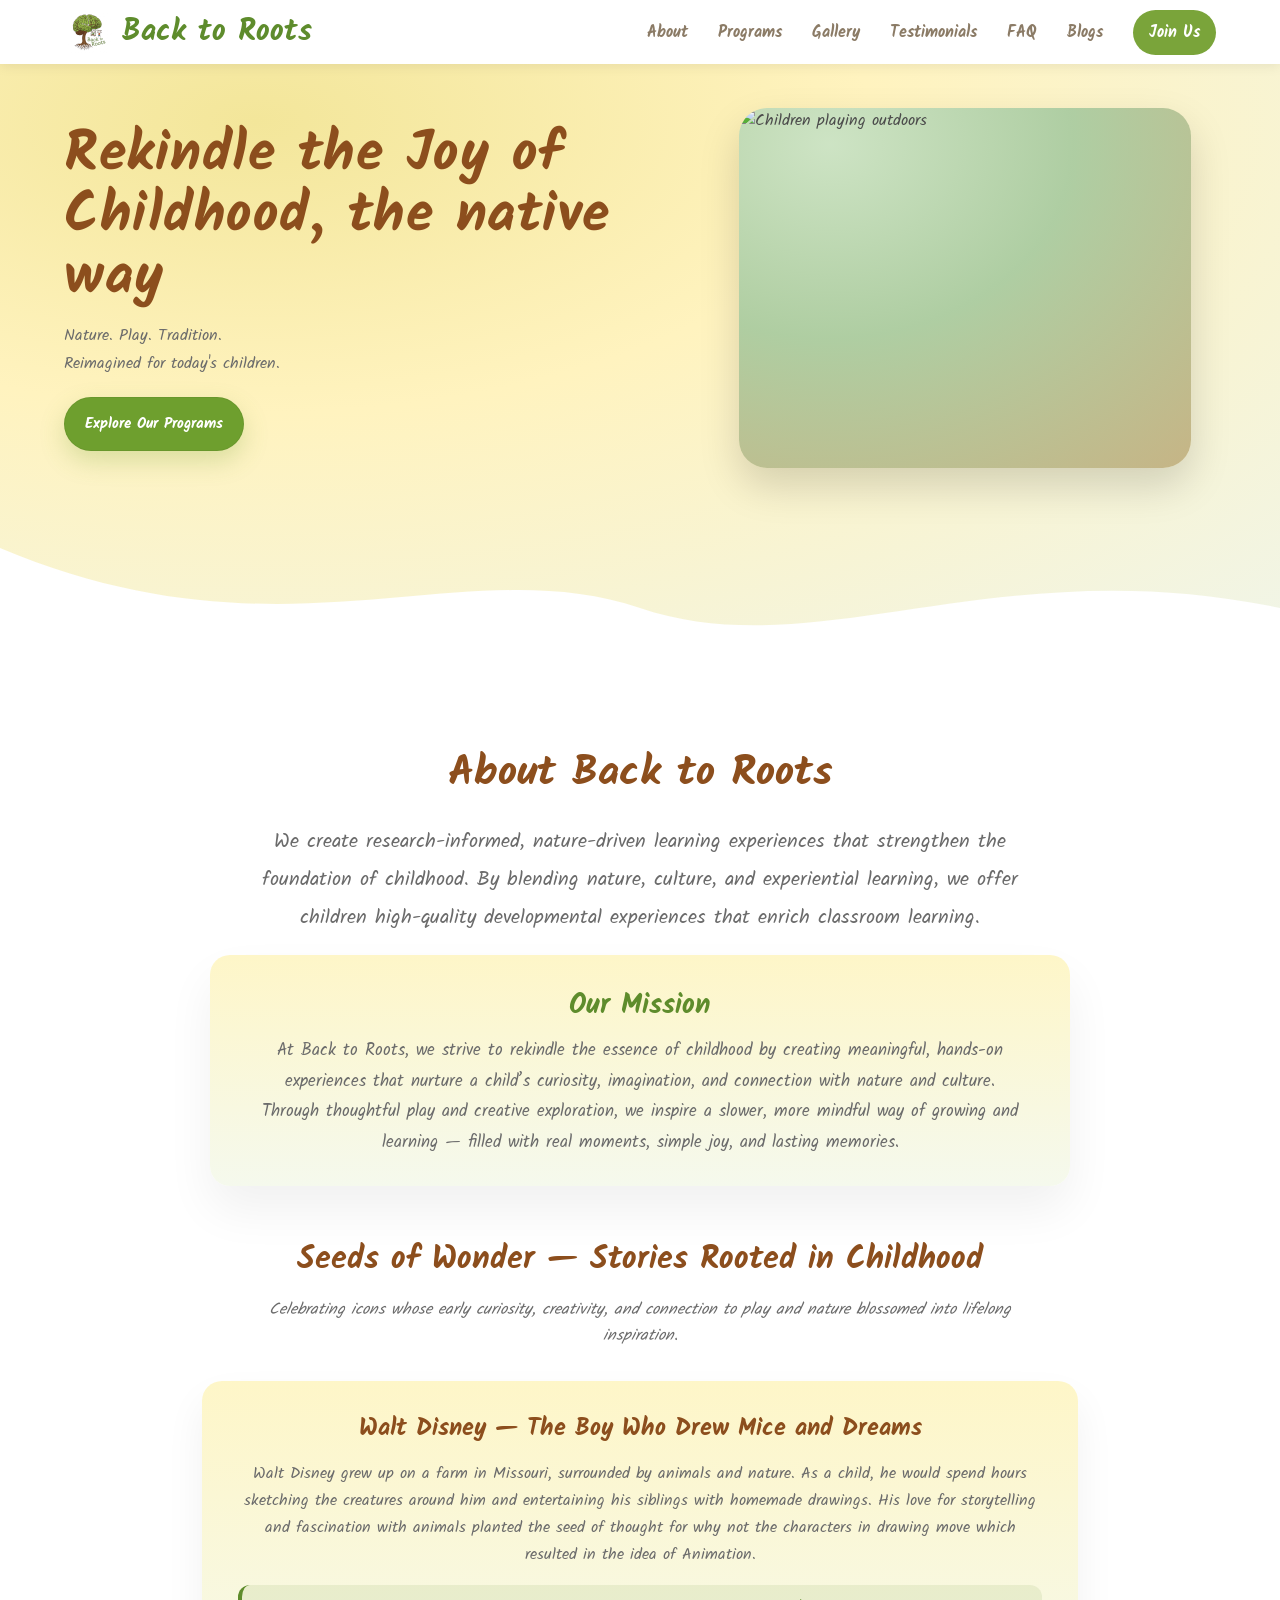
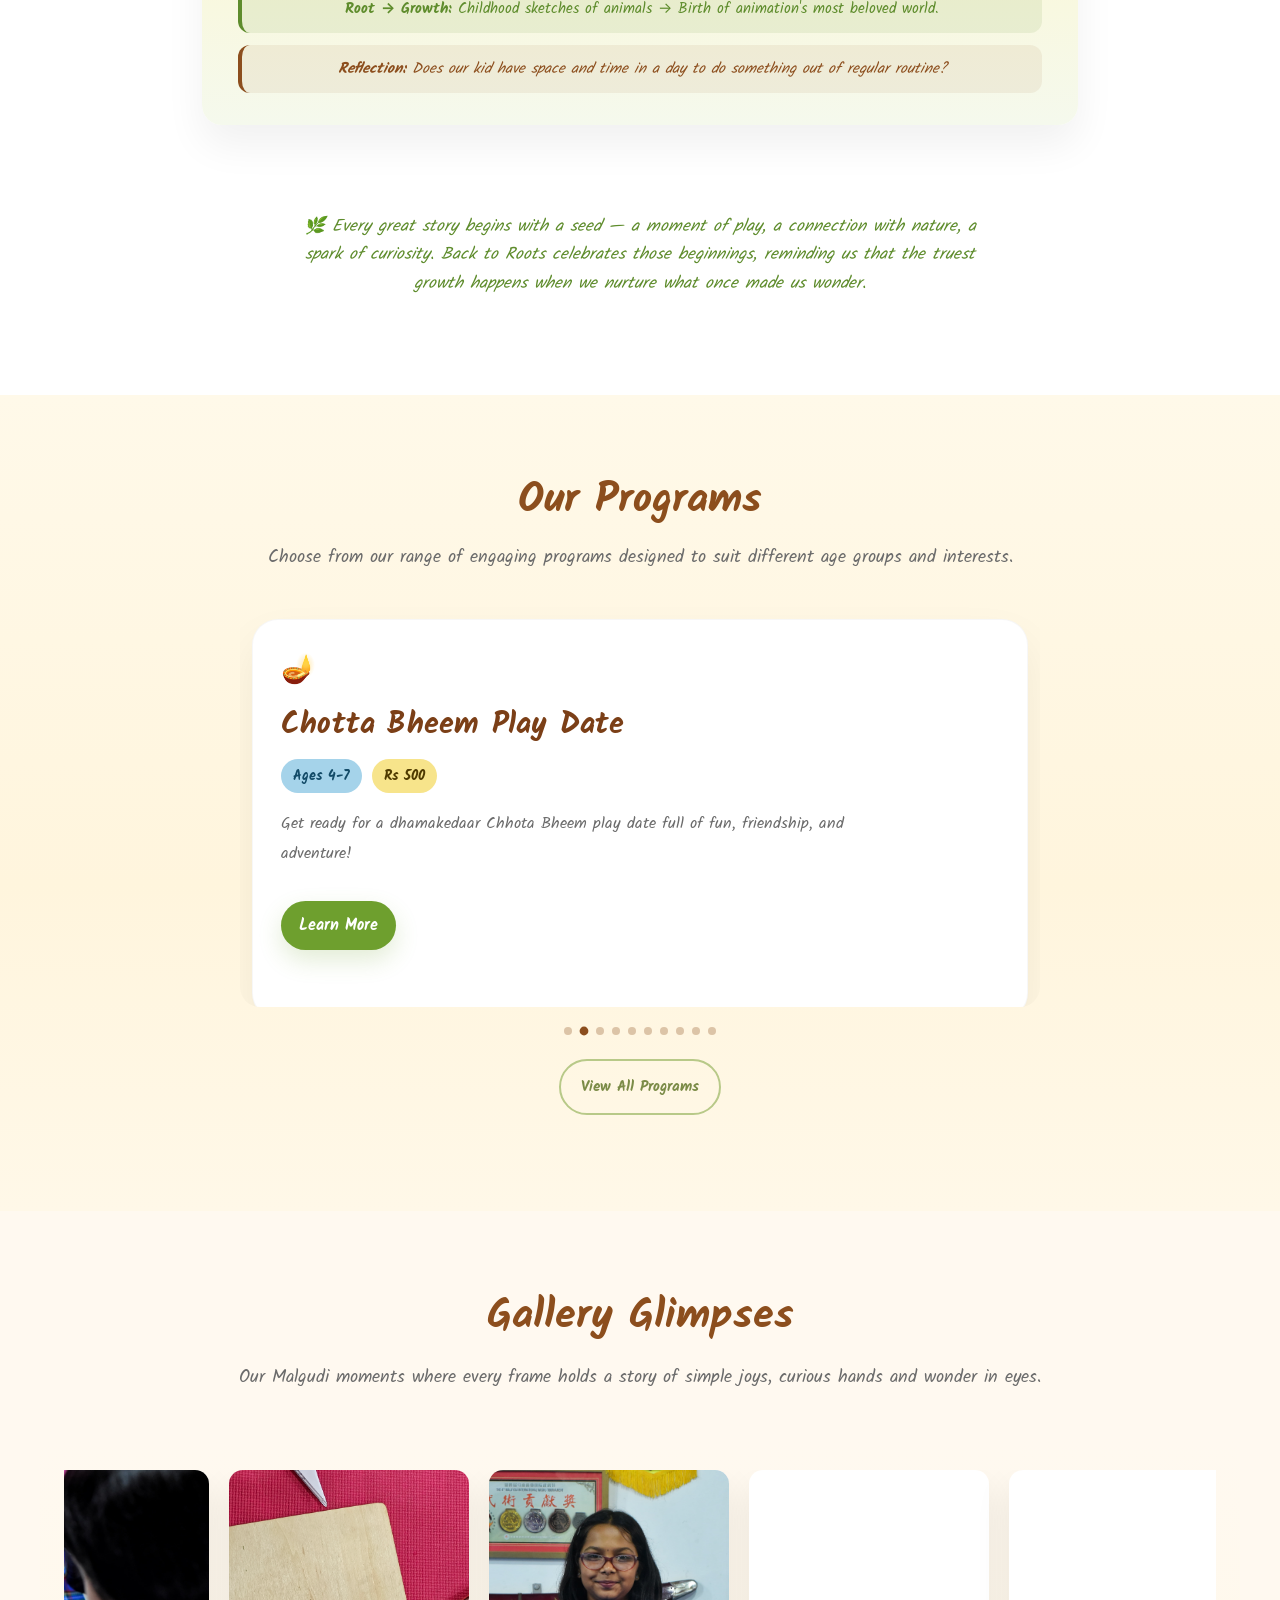
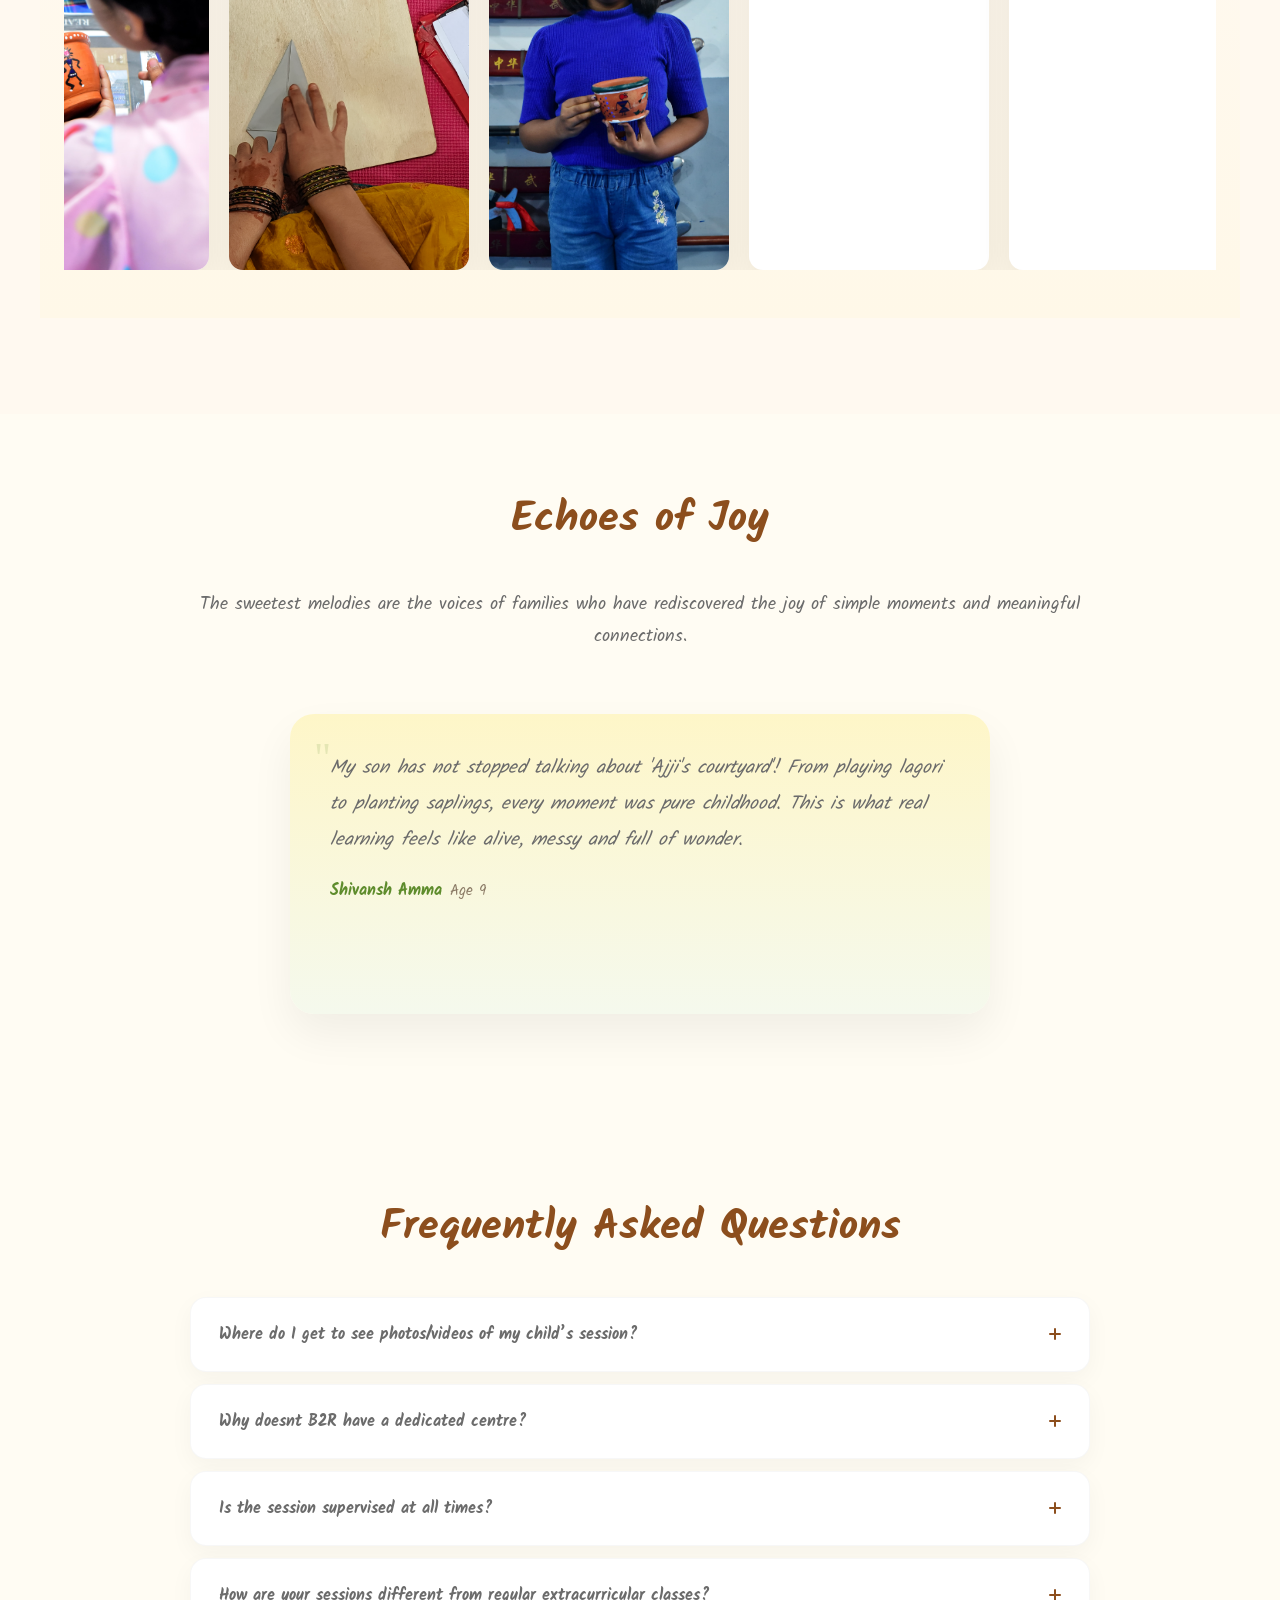
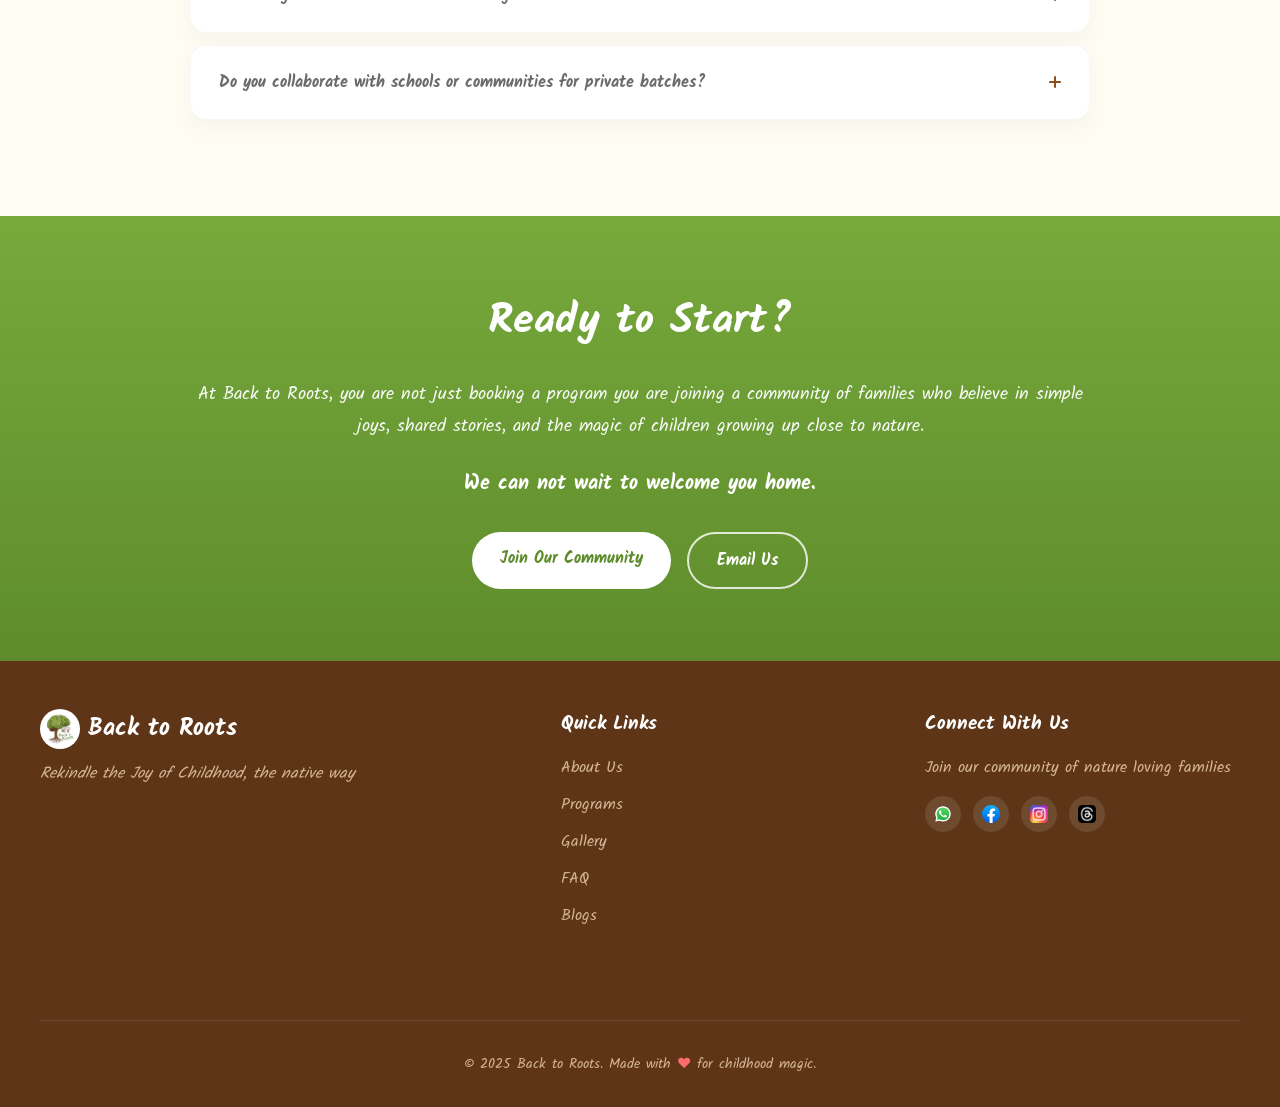
==== commit 48987761: "changes commited" ====
--- a/index.html
+++ b/index.html
@@ -88,13 +88,149 @@
     <div class="about" id="about">
       <div class="about__inner">
         <h2 class="about__title">About Back to Roots</h2>
-        <p class="about__lead">We believe every child deserves the opportunity to develop a deep, meaningful connection with the natural world.</p>
-        <p class="about__copy">Our carefully curated programs combine outdoor exploration, hands on learning experiences, and expert guidance to foster environmental awareness, personal growth, and a lifelong love for nature.</p>
-        
+        <p class="about__lead">We create research-informed, nature-driven learning experiences that strengthen the foundation of childhood. By blending nature, culture, and experiential learning, we offer children high-quality developmental experiences that enrich classroom learning.</p>
+
         <div class="mission-card">
           <h3 class="mission__title">Our Mission</h3>
           <!-- <p class="mission__text">To inspire and empower the next generation of environmental stewards through immersive nature education, fostering a deep appreciation for the natural world and sustainable living practices.</p> -->
           <p class="mission__text">At Back to Roots, we strive to rekindle the essence of childhood by creating meaningful, hands-on experiences that nurture a child’s curiosity, imagination, and connection with nature and culture. Through thoughtful play and creative exploration, we inspire a slower, more mindful way of growing and learning — filled with real moments, simple joy, and lasting memories.</p>
+        </div>
+
+        <div class="seeds-section">
+          <h3 class="seeds__title">Seeds of Wonder — Stories Rooted in Childhood</h3>
+          <p class="seeds__subtitle">Celebrating icons whose early curiosity, creativity, and connection to play and nature blossomed into lifelong inspiration.</p>
+          
+          <div class="seeds-carousel" id="seedsCarousel" aria-live="polite">
+            <div class="seed-item active">
+              <div class="seed-card">
+                <h4 class="seed-card__title">Walt Disney — The Boy Who Drew Mice and Dreams</h4>
+                <p class="seed-card__story">Walt Disney grew up on a farm in Missouri, surrounded by animals and nature. As a child, he would spend hours sketching the creatures around him and entertaining his siblings with homemade drawings. His love for storytelling and fascination with animals planted the seed of thought for why not the characters in drawing move which resulted in the idea of Animation.</p>
+                <div class="seed-card__growth"><strong>Root → Growth:</strong> Childhood sketches of animals → Birth of animation's most beloved world.</div>
+                <div class="seed-card__reflection"><strong>Reflection:</strong> Does our kid have space and time in a day to do something out of regular routine?</div>
+              </div>
+            </div>
+
+            <div class="seed-item">
+              <div class="seed-card">
+                <h4 class="seed-card__title">Steven Spielberg — The Boy Who Made Movies in His Backyard</h4>
+                <p class="seed-card__story">As a young boy in Arizona, Steven Spielberg was always curious about how stories could come alive. Using his father's 8mm camera, he filmed toy trains crashing, friends acting in adventure scenes & clay models. His backyard became his first film studio, where play met purpose. Those childhood experiments shaped him into one of the world's greatest storytellers — bringing wonder, fear, and imagination to screens everywhere.</p>
+                <div class="seed-card__growth"><strong>Root → Growth:</strong> Backyard movie-making → Cinematic magic that reshaped storytelling.</div>
+                <div class="seed-card__reflection"><strong>Reflection:</strong> Is your child playing in their own imaginative way or stuck in same child playing area - slides /swings every evening?</div>
+              </div>
+            </div>
+
+            <div class="seed-item">
+              <div class="seed-card">
+                <h4 class="seed-card__title">J.K. Rowling — The Girl Who Found Magic in Everyday Life</h4>
+                <p class="seed-card__story">Growing up in a small town in England, Joanne Rowling was often lost in books and daydreams. She loved making up stories for her younger sister, acting them out with toys and imagination. Her love for storytelling, combined with her childhood fascination for nature, trains, later inspired the magical world of Harry Potter. What began as simple tales became one of the most loved stories of the world even today.</p>
+                <div class="seed-card__growth"><strong>Root → Growth:</strong> Childhood storytelling and daydreams → Creation of a magical universe of hope and courage.</div>
+                <div class="seed-card__reflection"><strong>Reflection:</strong> Are u just reading out bed time stories or you are letting them make up their own creative story?</div>
+              </div>
+            </div>
+
+            <div class="seed-item">
+              <div class="seed-card">
+                <h4 class="seed-card__title">Rabindranath Tagore — The Poet of Nature's Classroom</h4>
+                <p class="seed-card__story">As a child in Bengal, Tagore spent hours gazing at trees, birds, and the changing sky. His family's garden became his first classroom — a place where imagination met observation. The rhythm of nature later echoed in his poems and the school he founded, Shantiniketan, where children learned under open skies.</p>
+                <div class="seed-card__growth"><strong>Root → Growth:</strong> Wonder for nature → Vision for holistic, creative education.</div>
+                <div class="seed-card__reflection"><strong>Reflection:</strong> Are we letting our kid free time to observe the sky, a leaf, or a bark in nature?</div>
+              </div>
+            </div>
+
+            <div class="seed-item">
+              <div class="seed-card">
+                <h4 class="seed-card__title">R.K. Laxman — The Boy Who Doodled the Everyday</h4>
+                <p class="seed-card__story">In Mysore, a little boy drew on walls, doors, and old notebooks — sketching faces he saw around town. His childhood doodles became his lifelong language. Laxman's sharp eye for human quirks led to the creation of India's most beloved observer — The Common Man.</p>
+                <div class="seed-card__growth"><strong>Root → Growth:</strong> Playful doodling → Timeless storytelling through cartoons.</div>
+                <div class="seed-card__reflection"><strong>Reflection:</strong> Are we judging everytime our kid draws something imaginary?</div>
+              </div>
+            </div>
+
+            <div class="seed-item">
+              <div class="seed-card">
+                <h4 class="seed-card__title">Dr. A.P.J. Abdul Kalam — The Dreamer Who Flew Kites and Ideas</h4>
+                <p class="seed-card__story">Growing up in Rameswaram, young Kalam loved watching birds and flying kites. He tinkered with toy boats and model planes, inspired by the sea and sky. That playful curiosity later defined his career as India's "Missile Man" and visionary President.</p>
+                <div class="seed-card__growth"><strong>Root → Growth:</strong> Childhood fascination with flight → Lifelong pursuit of innovation and inspiration.</div>
+                <div class="seed-card__reflection"><strong>Reflection:</strong> Does our kid have any hobby of his own other than the ones doing in extra classes under supervision?</div>
+              </div>
+            </div>
+
+            <div class="seed-item">
+              <div class="seed-card">
+                <h4 class="seed-card__title">Satyajit Ray — Stories Born from Sketches and Shadows</h4>
+                <p class="seed-card__story">Ray's childhood in Kolkata was filled with drawing, storytelling, and puppet-making. He would design characters, narrate tales, and perform them for friends. Those early acts of creative play later grew into cinematic masterpieces like Pather Panchali.</p>
+                <div class="seed-card__growth"><strong>Root → Growth:</strong> Child's storytelling play → Human stories that moved the world.</div>
+                <div class="seed-card__reflection"><strong>Reflection:</strong> Do we let our kid happily converse something with no definitive agenda or time restrictions?</div>
+              </div>
+            </div>
+
+            <div class="seed-item">
+              <div class="seed-card">
+                <h4 class="seed-card__title">M.S. Subbulakshmi — The Girl Whose Songs Touched the Heavens</h4>
+                <p class="seed-card__story">Born in Madurai, M.S. began singing devotional songs at local temples before age 10. Her voice, nurtured by simple traditions, soon carried her to world stages — yet her music always echoed the innocence and faith of her roots.</p>
+                <div class="seed-card__growth"><strong>Root → Growth:</strong> Temple melodies → Global legacy of soulful devotion.</div>
+                <div class="seed-card__reflection"><strong>Reflection:</strong> Does your kid have time to think anything of his own other than ones taught in vocal music class?</div>
+              </div>
+            </div>
+
+            <div class="seed-item">
+              <div class="seed-card">
+                <h4 class="seed-card__title">Rukmini Devi Arundale — The Dancer Who Revived a Tradition</h4>
+                <p class="seed-card__story">As a child, Rukmini was drawn to animals, movement, and color. Her early exposure to art and dance in nature-filled surroundings later inspired her to revive and redefine Bharatanatyam, transforming it into a global art form.</p>
+                <div class="seed-card__growth"><strong>Root → Growth:</strong> Early joy of movement → Cultural preservation through art.</div>
+                <div class="seed-card__reflection"><strong>Reflection:</strong> Does your kid ever dance instinctively out of joy?</div>
+              </div>
+            </div>
+
+            <div class="seed-item">
+              <div class="seed-card">
+                <h4 class="seed-card__title">Srinivasa Ramanujan — The Boy Who Saw Patterns Everywhere</h4>
+                <p class="seed-card__story">In a small town in Tamil Nadu, a quiet boy filled notebooks with numbers. Ramanujan saw beauty and symmetry in everything — from temple carvings to patterns of leaves. With little formal training, his childhood curiosity evolved into one of the greatest mathematical legacies ever known.</p>
+                <div class="seed-card__growth"><strong>Root → Growth:</strong> Observation of natural patterns → Discovery of universal mathematical truths.</div>
+                <div class="seed-card__reflection"><strong>Reflection:</strong> Which academic subject does your kid love to work on his own? Do we let the child explore more on it?</div>
+              </div>
+            </div>
+
+            <div class="seed-item">
+              <div class="seed-card">
+                <h4 class="seed-card__title">Amrita Sher-Gil — The Child Who Painted Feelings</h4>
+                <p class="seed-card__story">Born to an artistic family, Amrita began painting from age five, capturing everyday emotions through color. The hills of Shimla, her pets, and local life shaped her sense of composition. Her childhood play with paints grew into bold canvases that redefined Indian modern art.</p>
+                <div class="seed-card__growth"><strong>Root → Growth:</strong> Play with colors → Pioneering voice in modern art.</div>
+                <div class="seed-card__reflection"><strong>Reflection:</strong> Have we let our kid draw amidst nature so that the kid feels it can draw its own imagination out of pure love for something?</div>
+              </div>
+            </div>
+
+            <div class="seed-item">
+              <div class="seed-card">
+                <h4 class="seed-card__title">Dr. Vandana Shiva — The Mountain Girl Who Grew Seeds of Change</h4>
+                <p class="seed-card__story">Growing up in the foothills of the Himalayas, Vandana spent her childhood exploring forests and rivers. That deep connection with nature shaped her into a scientist and activist defending biodiversity and farmers' rights.</p>
+                <div class="seed-card__growth"><strong>Root → Growth:</strong> Bond with forests → Global movement for ecological balance.</div>
+                <div class="seed-card__reflection"><strong>Reflection:</strong> Are our kids nature definition is just children's park and home garden?</div>
+              </div>
+            </div>
+
+            <div class="seed-item">
+              <div class="seed-card">
+                <h4 class="seed-card__title">J.R.D. Tata — The Boy Who Looked Up at the Sky</h4>
+                <p class="seed-card__story">As a child in Paris, J.R.D. was fascinated by airplanes. He would spend hours watching them take off, dreaming of flying himself. Years later, he became India's first licensed pilot and built one of its greatest industrial empires — grounded in discipline, imagination, and care for people.</p>
+                <div class="seed-card__growth"><strong>Root → Growth:</strong> Childhood wonder for flight → Visionary leadership and innovation.</div>
+                <div class="seed-card__reflection"><strong>Reflection:</strong> Do we always have a command on our child to have a certain dream?</div>
+              </div>
+            </div>
+
+            <div class="seed-item">
+              <div class="seed-card">
+                <h4 class="seed-card__title">Arvind Gupta — The Toymaker of Curiosity</h4>
+                <p class="seed-card__story">Arvind Gupta, a science educator and Padma Shri awardee, has spent decades turning everyday waste into toys that teach. As a child, he loved tinkering — transforming scraps, paper, and bottle caps into working models. He discovered that the simplest materials could spark the deepest curiosity. His playful experiments evolved into a movement that inspires millions of children to explore science through play.</p>
+                <div class="seed-card__growth"><strong>Root → Growth:</strong> Playful tinkering with waste → Inspiring generations through simple, creative science.</div>
+                <div class="seed-card__reflection"><strong>Reflection:</strong> Are our kids getting unstructured playtime?</div>
+              </div>
+            </div>
+          </div>
+
+          <div class="seeds__closing">
+            <p class="seeds__closing-text">🌿 Every great story begins with a seed — a moment of play, a connection with nature, a spark of curiosity. Back to Roots celebrates those beginnings, reminding us that the truest growth happens when we nurture what once made us wonder.</p>
+          </div>
         </div>
       </div>
     </div>
--- a/styles.css
+++ b/styles.css
@@ -835,6 +835,130 @@
   .program-hero__title { font-size:52px; }
 }
 
+/* Seeds of Wonder section */
+.seeds-section {
+  margin: 48px auto 0;
+  max-width: 960px;
+  padding: 0 20px;
+}
+
+.seeds__title {
+  text-align: center;
+  font-family: 'Kalam', 'Caveat', Inter, system-ui, sans-serif;
+  font-size: 32px;
+  color: #8C4E1D;
+  margin: 0 0 12px;
+  font-weight: 700;
+}
+
+.seeds__subtitle {
+  text-align: center;
+  color: #6b6b6b;
+  font-size: 16px;
+  line-height: 1.6;
+  margin: 0 auto 32px;
+  max-width: 800px;
+  font-style: italic;
+}
+
+.seeds-carousel {
+  position: relative;
+  width: 100%;
+  max-width: 900px;
+  margin: 0 auto 32px;
+  min-height: 400px;
+}
+
+.seed-item {
+  position: absolute;
+  top: 0;
+  left: 0;
+  width: 100%;
+  opacity: 0;
+  visibility: hidden;
+  transform: translateX(100%);
+  transition: all 0.6s ease-in-out;
+}
+
+.seed-item.active {
+  opacity: 1;
+  visibility: visible;
+  transform: translateX(0);
+}
+
+.seed-item.prev {
+  transform: translateX(-100%);
+}
+
+.seed-card {
+  background: linear-gradient(180deg, #FEF6C8 0%, #F5F9ED 100%);
+  border-radius: 20px;
+  padding: 32px 36px;
+  box-shadow: 0 20px 40px rgba(0,0,0,0.06);
+  margin: 0 12px;
+}
+
+.seed-card__title {
+  font-family: 'Kalam', 'Caveat', Inter, system-ui, sans-serif;
+  font-size: 24px;
+  color: #8C4E1D;
+  margin: 0 0 16px;
+  font-weight: 600;
+  line-height: 1.3;
+}
+
+.seed-card__story {
+  color: #6b6b6b;
+  font-size: 16px;
+  line-height: 1.7;
+  margin: 0 0 16px;
+}
+
+.seed-card__growth {
+  background: rgba(94,140,44,0.1);
+  padding: 12px 16px;
+  border-radius: 12px;
+  color: #5E8C2C;
+  font-size: 15px;
+  line-height: 1.6;
+  margin: 0 0 12px;
+  border-left: 4px solid #5E8C2C;
+}
+
+.seed-card__reflection {
+  background: rgba(140,78,29,0.08);
+  padding: 12px 16px;
+  border-radius: 12px;
+  color: #8C4E1D;
+  font-size: 15px;
+  line-height: 1.6;
+  margin: 0;
+  border-left: 4px solid #8C4E1D;
+  font-style: italic;
+}
+
+.seeds__closing {
+  text-align: center;
+  margin-top: 32px;
+}
+
+.seeds__closing-text {
+  color: #5E8C2C;
+  font-size: 17px;
+  line-height: 1.7;
+  font-style: italic;
+  max-width: 700px;
+  margin: 0 auto;
+  font-weight: 500;
+}
+
+@media (max-width: 767px) {
+  .seeds__title { font-size: 28px; }
+  .seed-card { padding: 24px 20px; margin: 0 8px; }
+  .seed-card__title { font-size: 20px; }
+  .seeds-carousel { min-height: 450px; }
+}
+
 /* Stories/Testimonials section */
 .stories { background: #FFFCF3; padding: 72px 24px 96px; }
 .stories__inner { max-width: 900px; margin: 0 auto; }
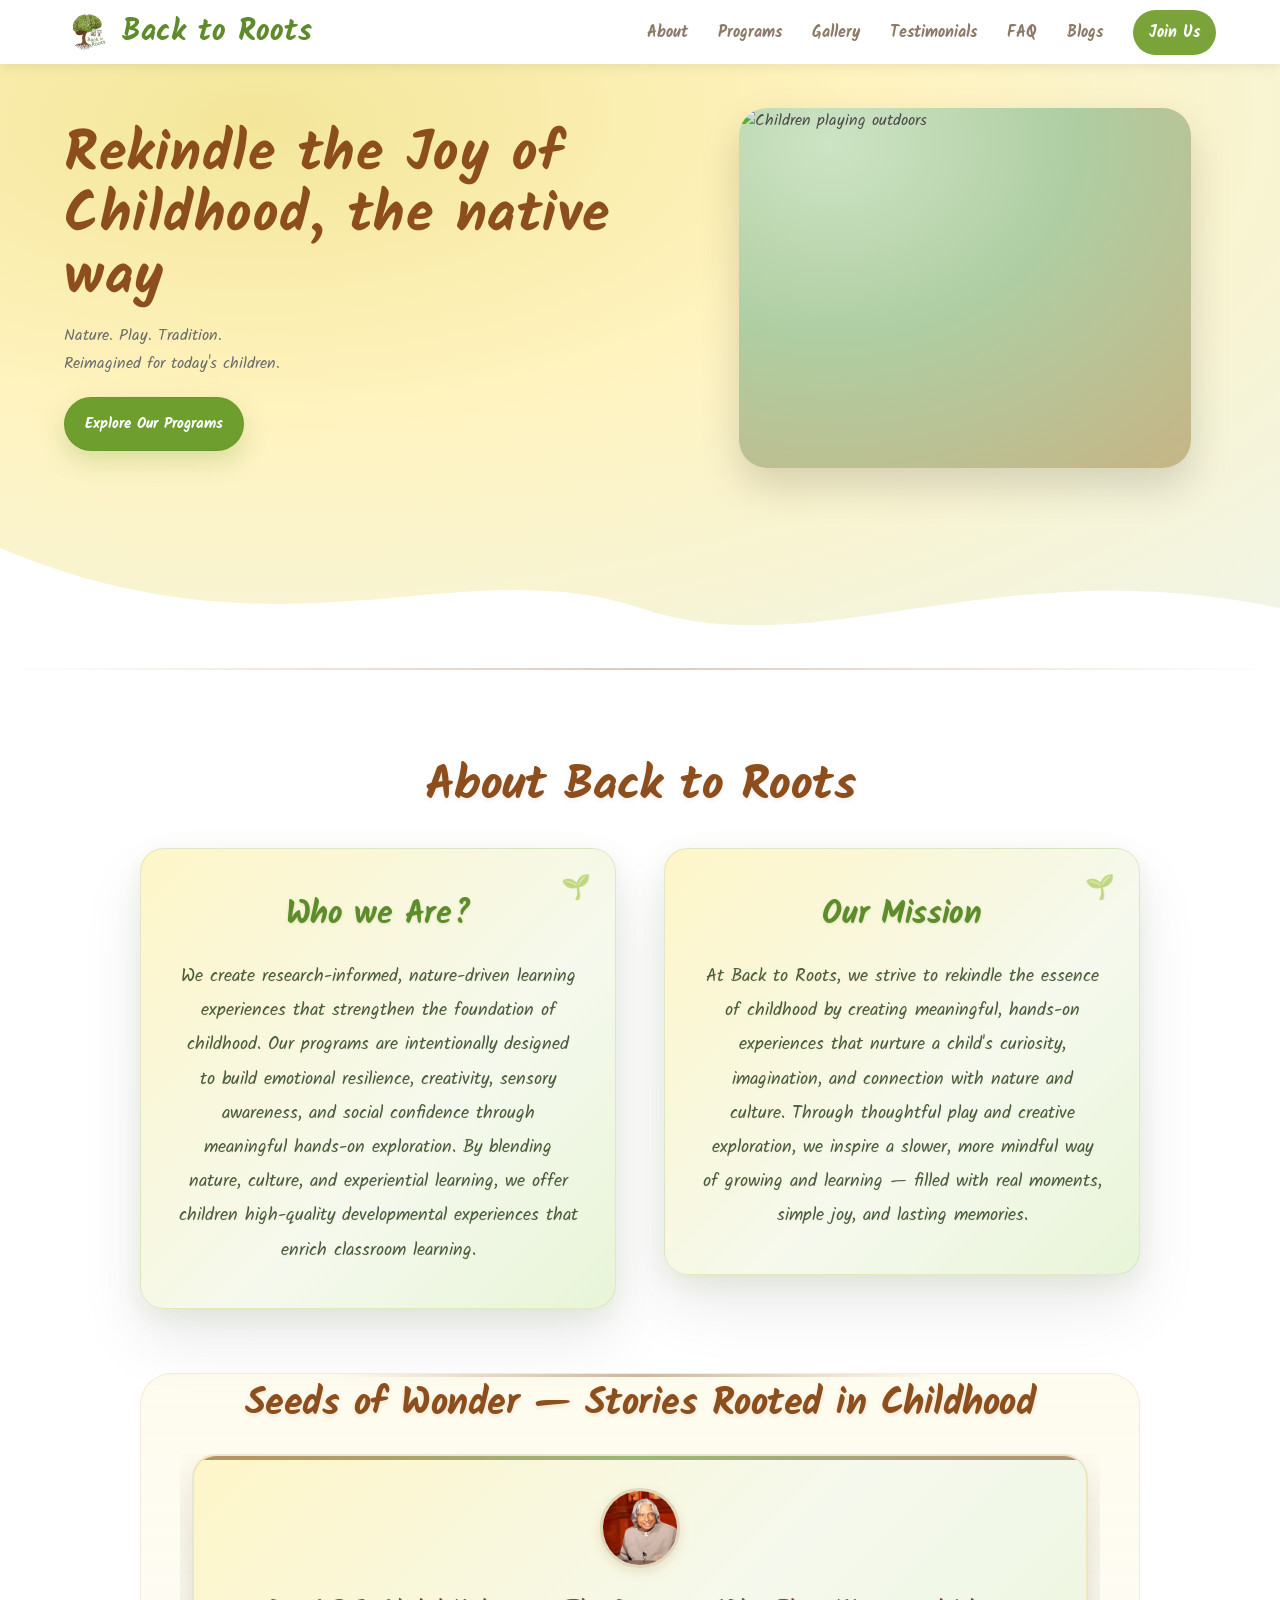
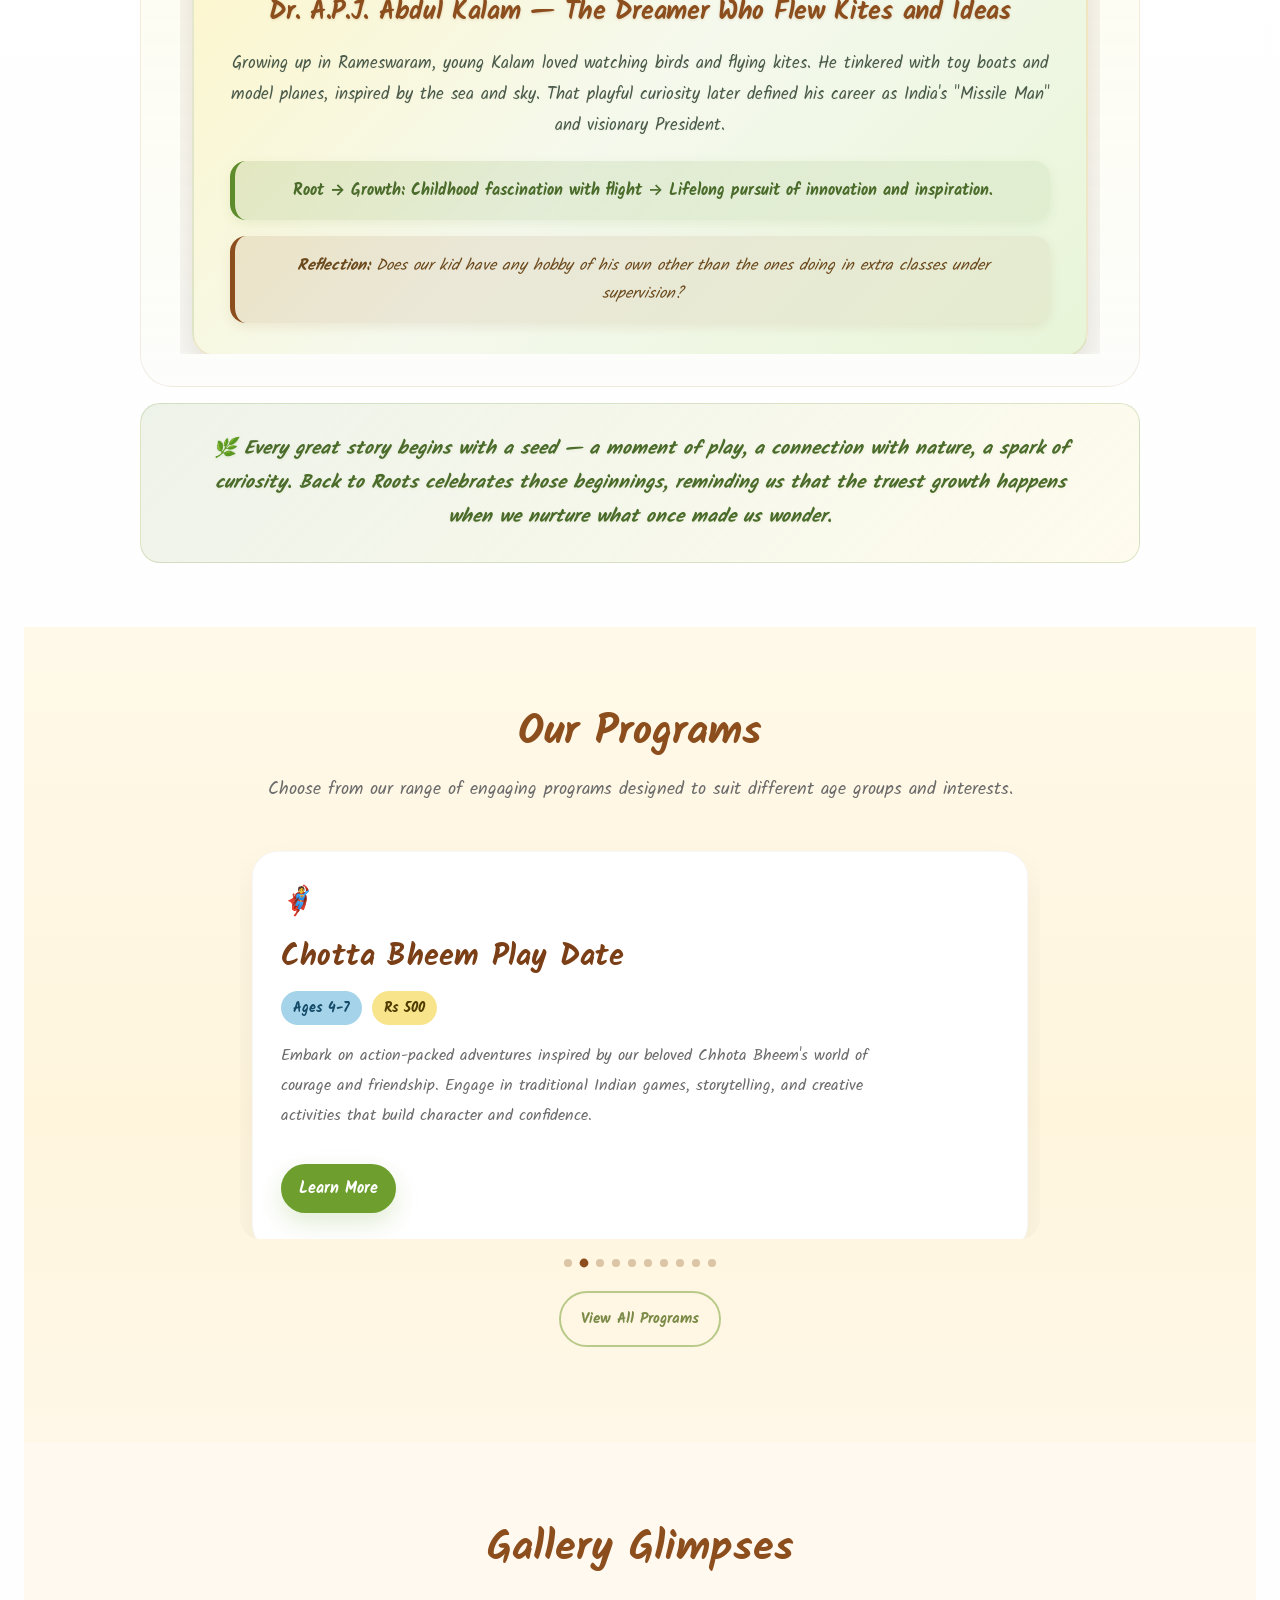
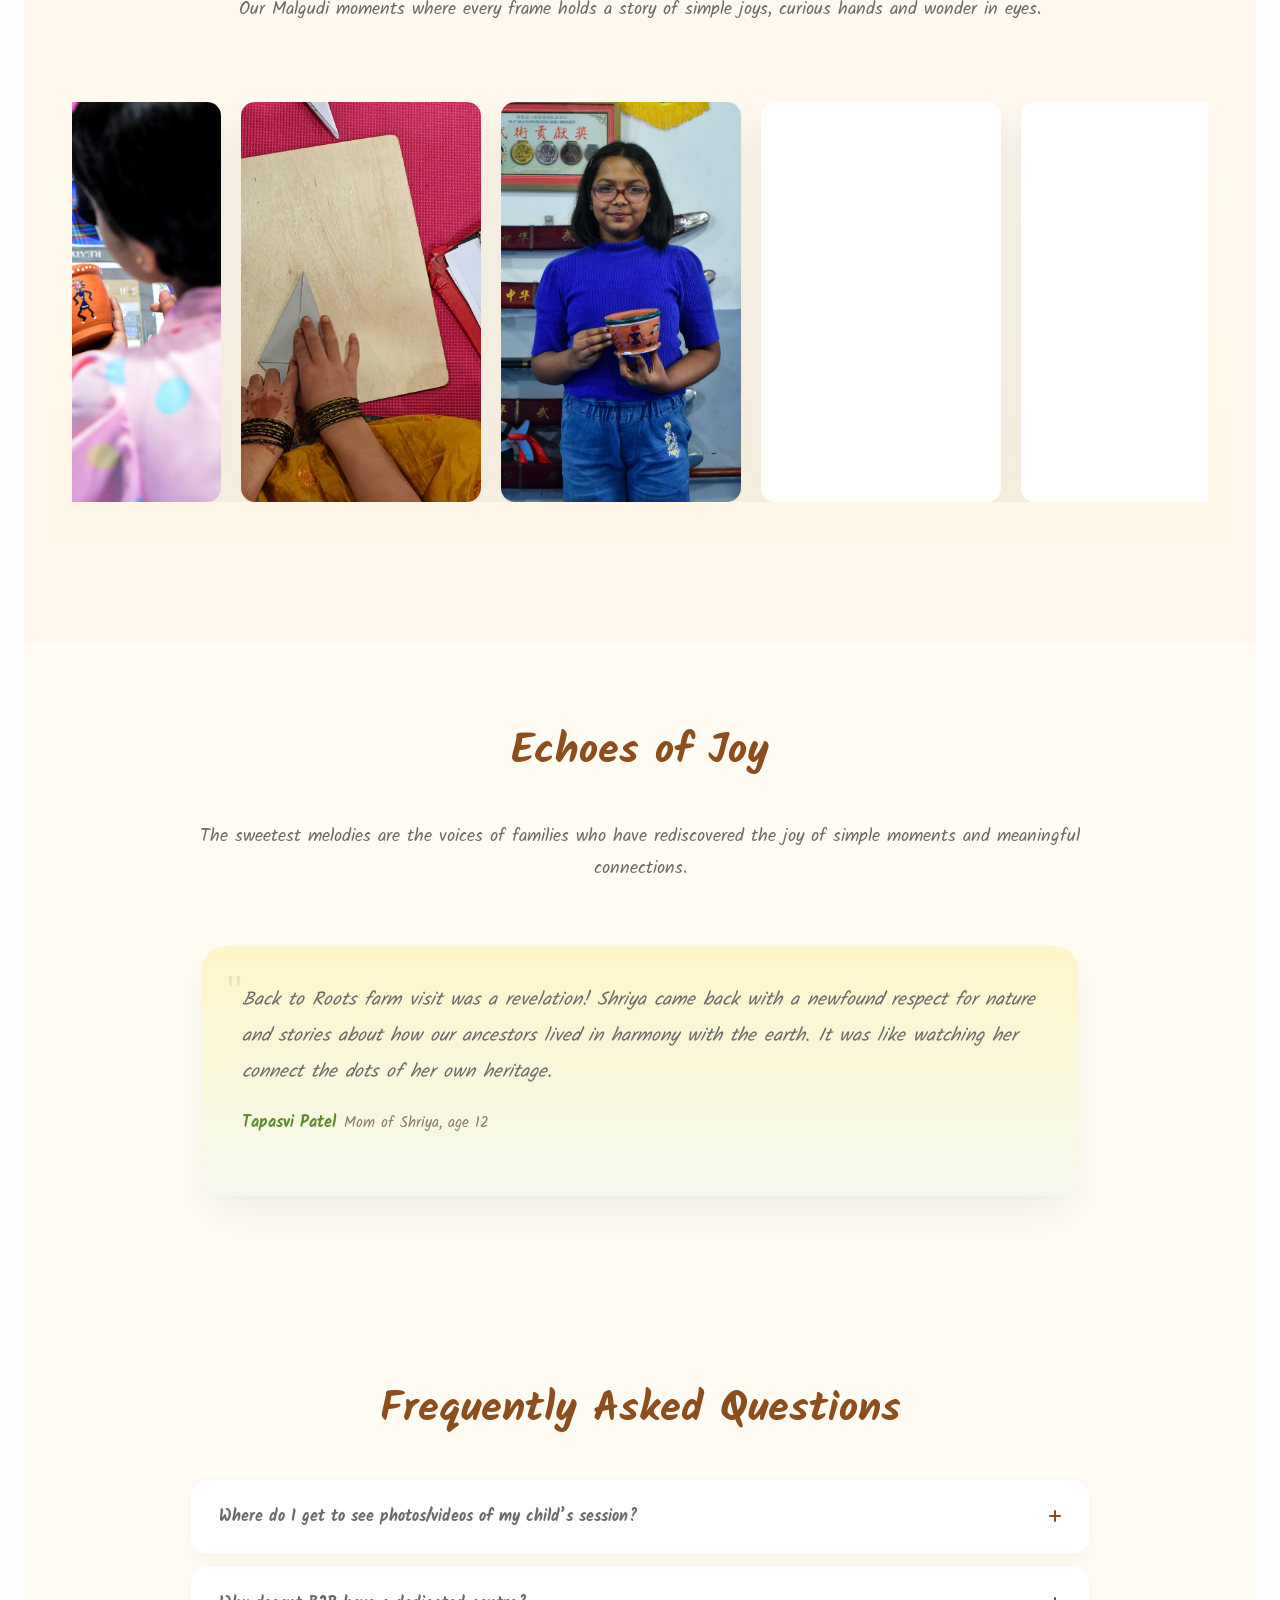
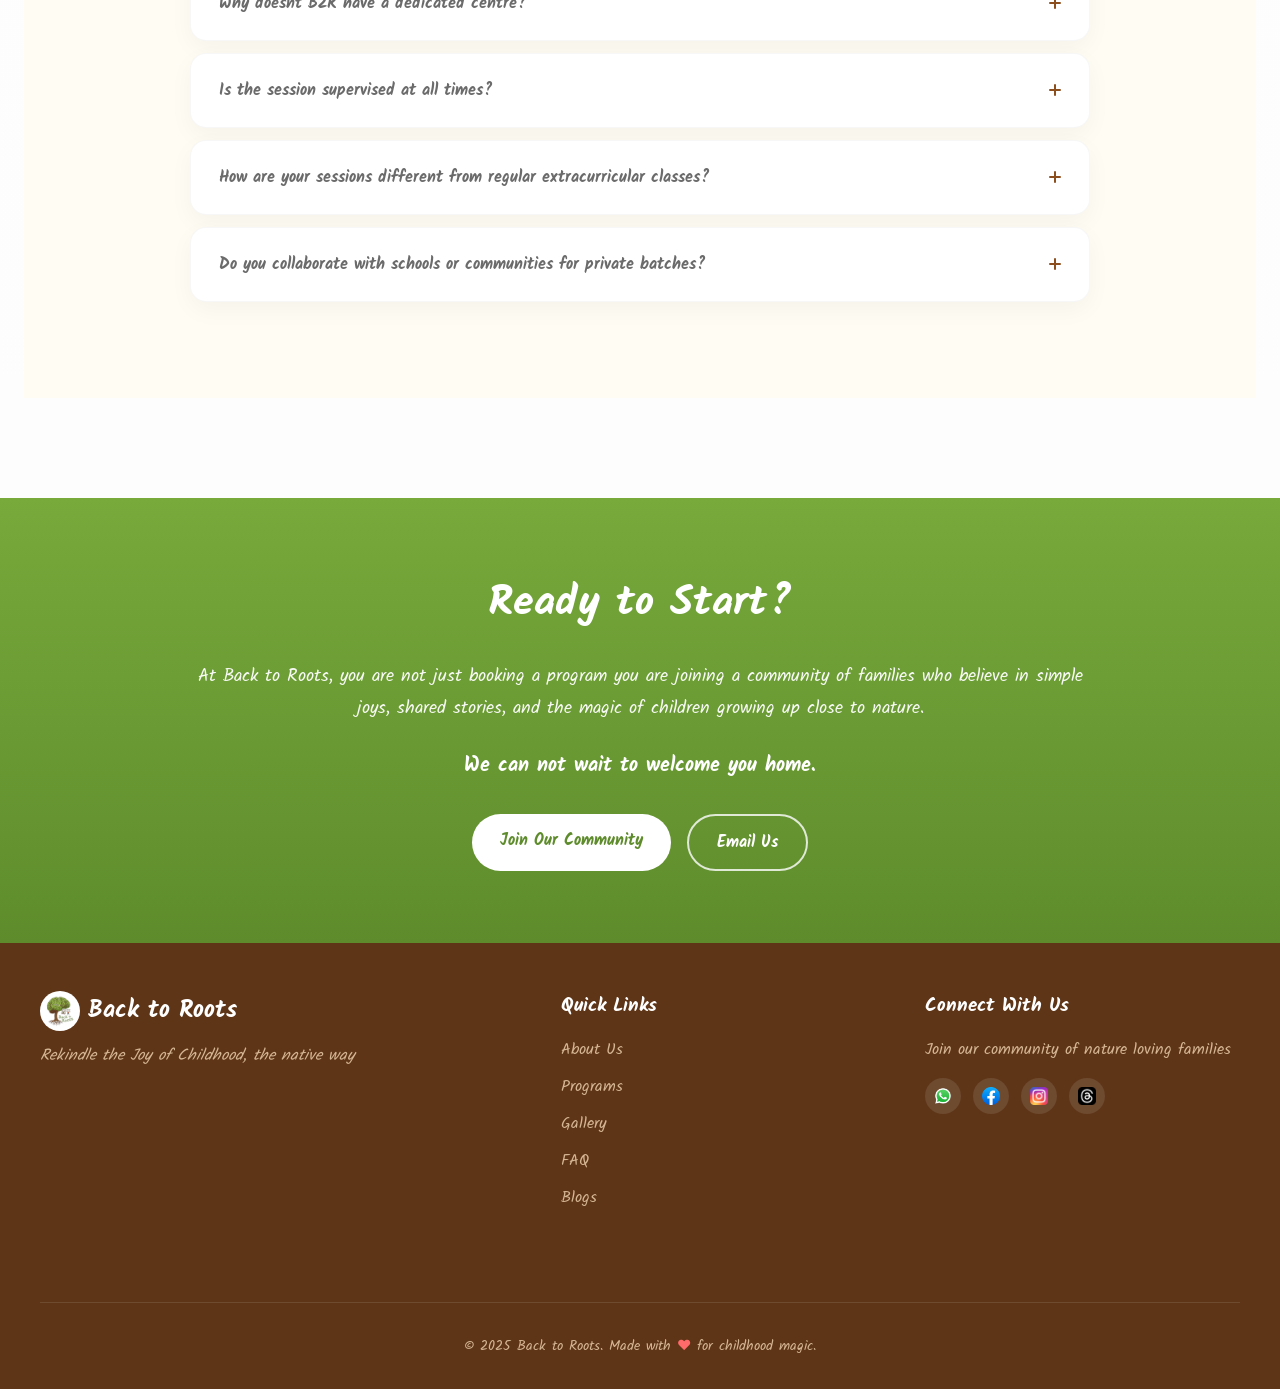
==== commit 7b8a1e85: "Seeds section updated" ====
--- a/index.html
+++ b/index.html
@@ -88,21 +88,43 @@
     <div class="about" id="about">
       <div class="about__inner">
         <h2 class="about__title">About Back to Roots</h2>
-        <p class="about__lead">We create research-informed, nature-driven learning experiences that strengthen the foundation of childhood. By blending nature, culture, and experiential learning, we offer children high-quality developmental experiences that enrich classroom learning.</p>
-
-        <div class="mission-card">
+        
+        <div class="about__content-wrapper">
+          <div class="mission-card">
+          <h3 class="mission__title">Who we Are?</h3>
+          <!-- <p class="mission__text">To inspire and empower the next generation of environmental stewards through immersive nature education, fostering a deep appreciation for the natural world and sustainable living practices.</p> -->
+          <p class="mission__text">We create research-informed, nature-driven learning experiences that strengthen the foundation of childhood. Our programs are intentionally designed to build emotional resilience, creativity, sensory awareness, and social confidence through meaningful hands-on exploration. By blending nature, culture, and experiential learning, we offer children high-quality developmental experiences that enrich classroom learning.</p>
+          </div>
+
+          <div class="mission-card">
           <h3 class="mission__title">Our Mission</h3>
           <!-- <p class="mission__text">To inspire and empower the next generation of environmental stewards through immersive nature education, fostering a deep appreciation for the natural world and sustainable living practices.</p> -->
-          <p class="mission__text">At Back to Roots, we strive to rekindle the essence of childhood by creating meaningful, hands-on experiences that nurture a child’s curiosity, imagination, and connection with nature and culture. Through thoughtful play and creative exploration, we inspire a slower, more mindful way of growing and learning — filled with real moments, simple joy, and lasting memories.</p>
+          <p class="mission__text">At Back to Roots, we strive to rekindle the essence of childhood by creating meaningful, hands-on experiences that nurture a child's curiosity, imagination, and connection with nature and culture. Through thoughtful play and creative exploration, we inspire a slower, more mindful way of growing and learning — filled with real moments, simple joy, and lasting memories.</p>
+          </div>
         </div>
 
         <div class="seeds-section">
           <h3 class="seeds__title">Seeds of Wonder — Stories Rooted in Childhood</h3>
-          <p class="seeds__subtitle">Celebrating icons whose early curiosity, creativity, and connection to play and nature blossomed into lifelong inspiration.</p>
+          <!-- <p class="seeds__subtitle">Celebrating icons whose early curiosity, creativity, and connection to play and nature blossomed into lifelong inspiration.</p> -->
           
           <div class="seeds-carousel" id="seedsCarousel" aria-live="polite">
-            <div class="seed-item active">
-              <div class="seed-card">
+            <div class="seed-item" active>
+              <div class="seed-card">
+                <div class="seed-card__icon">
+                  <img src="./assets/events/Abdul-kalam.jpeg" alt="Dr. A.P.J. Abdul Kalam" class="seed-person-img">
+                </div>
+                <h4 class="seed-card__title">Dr. A.P.J. Abdul Kalam — The Dreamer Who Flew Kites and Ideas</h4>
+                <p class="seed-card__story">Growing up in Rameswaram, young Kalam loved watching birds and flying kites. He tinkered with toy boats and model planes, inspired by the sea and sky. That playful curiosity later defined his career as India's "Missile Man" and visionary President.</p>
+                <div class="seed-card__growth"><strong>Root → Growth:</strong> Childhood fascination with flight → Lifelong pursuit of innovation and inspiration.</div>
+                <div class="seed-card__reflection"><strong>Reflection:</strong> Does our kid have any hobby of his own other than the ones doing in extra classes under supervision?</div>
+              </div>
+            </div>
+
+            <div class="seed-item">
+              <div class="seed-card">
+                <div class="seed-card__icon">
+                  <img src="./assets/events/WaltDisney.jpg" alt="Walt Disney" class="seed-person-img">
+                </div>
                 <h4 class="seed-card__title">Walt Disney — The Boy Who Drew Mice and Dreams</h4>
                 <p class="seed-card__story">Walt Disney grew up on a farm in Missouri, surrounded by animals and nature. As a child, he would spend hours sketching the creatures around him and entertaining his siblings with homemade drawings. His love for storytelling and fascination with animals planted the seed of thought for why not the characters in drawing move which resulted in the idea of Animation.</p>
                 <div class="seed-card__growth"><strong>Root → Growth:</strong> Childhood sketches of animals → Birth of animation's most beloved world.</div>
@@ -110,53 +132,59 @@
               </div>
             </div>
 
-            <div class="seed-item">
-              <div class="seed-card">
+           <!--  <div class="seed-item">
+              <div class="seed-card">
+                <div class="seed-card__icon">
+                  <img src="https://images.unsplash.com/photo-1494790108755-2616b332c3db?w=100&h=100&fit=crop&crop=face" alt="J.K. Rowling" class="seed-person-img">
+                </div>
+                <h4 class="seed-card__title">J.K. Rowling — The Girl Who Found Magic in Everyday Life</h4>
+                <p class="seed-card__story">Growing up in a small town in England, Joanne Rowling was often lost in books and daydreams. She loved making up stories for her younger sister, acting them out with toys and imagination. Her love for storytelling, combined with her childhood fascination for nature, trains, later inspired the magical world of Harry Potter. What began as simple tales became one of the most loved stories of the world even today.</p>
+                <div class="seed-card__growth"><strong>Root → Growth:</strong> Childhood storytelling and daydreams → Creation of a magical universe of hope and courage.</div>
+                <div class="seed-card__reflection"><strong>Reflection:</strong> Are u just reading out bed time stories or you are letting them make up their own creative story?</div>
+              </div>
+            </div> -->
+
+            <div class="seed-item">
+              <div class="seed-card">
+                <div class="seed-card__icon">
+                  <img src="./assets/events/Rabindrath_Tagore.jpg" alt="Rabindranath Tagore" class="seed-person-img">
+                </div>
+                <h4 class="seed-card__title">Rabindranath Tagore — The Poet of Nature's Classroom</h4>
+                <p class="seed-card__story">As a child in Bengal, Tagore spent hours gazing at trees, birds, and the changing sky. His family's garden became his first classroom — a place where imagination met observation. The rhythm of nature later echoed in his poems and the school he founded, Shantiniketan, where children learned under open skies.</p>
+                <div class="seed-card__growth"><strong>Root → Growth:</strong> Wonder for nature → Vision for holistic, creative education.</div>
+                <div class="seed-card__reflection"><strong>Reflection:</strong> Are we letting our kid free time to observe the sky, a leaf, or a bark in nature?</div>
+              </div>
+            </div>
+
+            <div class="seed-item">
+              <div class="seed-card">
+                <div class="seed-card__icon">
+                  <img src="./assets/events/RKLaxman.avif" alt="R.K. Laxman" class="seed-person-img">
+                </div>
+                <h4 class="seed-card__title">R.K. Laxman — The Boy Who Doodled the Everyday</h4>
+                <p class="seed-card__story">In Mysore, a little boy drew on walls, doors, and old notebooks — sketching faces he saw around town. His childhood doodles became his lifelong language. Laxman's sharp eye for human quirks led to the creation of India's most beloved observer — The Common Man.</p>
+                <div class="seed-card__growth"><strong>Root → Growth:</strong> Playful doodling → Timeless storytelling through cartoons.</div>
+                <div class="seed-card__reflection"><strong>Reflection:</strong> Are we judging everytime our kid draws something imaginary?</div>
+              </div>
+            </div>
+
+            <div class="seed-item">
+              <div class="seed-card">
+                <div class="seed-card__icon">
+                  <img src="./assets/events/StevenSpielberg.jpg" alt="Steven Spielberg" class="seed-person-img">
+                </div>
                 <h4 class="seed-card__title">Steven Spielberg — The Boy Who Made Movies in His Backyard</h4>
                 <p class="seed-card__story">As a young boy in Arizona, Steven Spielberg was always curious about how stories could come alive. Using his father's 8mm camera, he filmed toy trains crashing, friends acting in adventure scenes & clay models. His backyard became his first film studio, where play met purpose. Those childhood experiments shaped him into one of the world's greatest storytellers — bringing wonder, fear, and imagination to screens everywhere.</p>
                 <div class="seed-card__growth"><strong>Root → Growth:</strong> Backyard movie-making → Cinematic magic that reshaped storytelling.</div>
                 <div class="seed-card__reflection"><strong>Reflection:</strong> Is your child playing in their own imaginative way or stuck in same child playing area - slides /swings every evening?</div>
               </div>
             </div>
-
-            <div class="seed-item">
-              <div class="seed-card">
-                <h4 class="seed-card__title">J.K. Rowling — The Girl Who Found Magic in Everyday Life</h4>
-                <p class="seed-card__story">Growing up in a small town in England, Joanne Rowling was often lost in books and daydreams. She loved making up stories for her younger sister, acting them out with toys and imagination. Her love for storytelling, combined with her childhood fascination for nature, trains, later inspired the magical world of Harry Potter. What began as simple tales became one of the most loved stories of the world even today.</p>
-                <div class="seed-card__growth"><strong>Root → Growth:</strong> Childhood storytelling and daydreams → Creation of a magical universe of hope and courage.</div>
-                <div class="seed-card__reflection"><strong>Reflection:</strong> Are u just reading out bed time stories or you are letting them make up their own creative story?</div>
-              </div>
-            </div>
-
-            <div class="seed-item">
-              <div class="seed-card">
-                <h4 class="seed-card__title">Rabindranath Tagore — The Poet of Nature's Classroom</h4>
-                <p class="seed-card__story">As a child in Bengal, Tagore spent hours gazing at trees, birds, and the changing sky. His family's garden became his first classroom — a place where imagination met observation. The rhythm of nature later echoed in his poems and the school he founded, Shantiniketan, where children learned under open skies.</p>
-                <div class="seed-card__growth"><strong>Root → Growth:</strong> Wonder for nature → Vision for holistic, creative education.</div>
-                <div class="seed-card__reflection"><strong>Reflection:</strong> Are we letting our kid free time to observe the sky, a leaf, or a bark in nature?</div>
-              </div>
-            </div>
-
-            <div class="seed-item">
-              <div class="seed-card">
-                <h4 class="seed-card__title">R.K. Laxman — The Boy Who Doodled the Everyday</h4>
-                <p class="seed-card__story">In Mysore, a little boy drew on walls, doors, and old notebooks — sketching faces he saw around town. His childhood doodles became his lifelong language. Laxman's sharp eye for human quirks led to the creation of India's most beloved observer — The Common Man.</p>
-                <div class="seed-card__growth"><strong>Root → Growth:</strong> Playful doodling → Timeless storytelling through cartoons.</div>
-                <div class="seed-card__reflection"><strong>Reflection:</strong> Are we judging everytime our kid draws something imaginary?</div>
-              </div>
-            </div>
-
-            <div class="seed-item">
-              <div class="seed-card">
-                <h4 class="seed-card__title">Dr. A.P.J. Abdul Kalam — The Dreamer Who Flew Kites and Ideas</h4>
-                <p class="seed-card__story">Growing up in Rameswaram, young Kalam loved watching birds and flying kites. He tinkered with toy boats and model planes, inspired by the sea and sky. That playful curiosity later defined his career as India's "Missile Man" and visionary President.</p>
-                <div class="seed-card__growth"><strong>Root → Growth:</strong> Childhood fascination with flight → Lifelong pursuit of innovation and inspiration.</div>
-                <div class="seed-card__reflection"><strong>Reflection:</strong> Does our kid have any hobby of his own other than the ones doing in extra classes under supervision?</div>
-              </div>
-            </div>
-
-            <div class="seed-item">
-              <div class="seed-card">
+            
+        <!--     <div class="seed-item">
+              <div class="seed-card">
+                <div class="seed-card__icon">
+                  <img src="https://images.unsplash.com/photo-1519085360753-af0119f7cbe7?w=100&h=100&fit=crop&crop=face" alt="Satyajit Ray" class="seed-person-img">
+                </div>
                 <h4 class="seed-card__title">Satyajit Ray — Stories Born from Sketches and Shadows</h4>
                 <p class="seed-card__story">Ray's childhood in Kolkata was filled with drawing, storytelling, and puppet-making. He would design characters, narrate tales, and perform them for friends. Those early acts of creative play later grew into cinematic masterpieces like Pather Panchali.</p>
                 <div class="seed-card__growth"><strong>Root → Growth:</strong> Child's storytelling play → Human stories that moved the world.</div>
@@ -166,15 +194,21 @@
 
             <div class="seed-item">
               <div class="seed-card">
+                <div class="seed-card__icon">
+                  <img src="https://images.unsplash.com/photo-1438761681033-6461ffad8d80?w=100&h=100&fit=crop&crop=face" alt="M.S. Subbulakshmi" class="seed-person-img">
+                </div>
                 <h4 class="seed-card__title">M.S. Subbulakshmi — The Girl Whose Songs Touched the Heavens</h4>
                 <p class="seed-card__story">Born in Madurai, M.S. began singing devotional songs at local temples before age 10. Her voice, nurtured by simple traditions, soon carried her to world stages — yet her music always echoed the innocence and faith of her roots.</p>
                 <div class="seed-card__growth"><strong>Root → Growth:</strong> Temple melodies → Global legacy of soulful devotion.</div>
                 <div class="seed-card__reflection"><strong>Reflection:</strong> Does your kid have time to think anything of his own other than ones taught in vocal music class?</div>
               </div>
-            </div>
-
-            <div class="seed-item">
-              <div class="seed-card">
+            </div> 
+
+            <div class="seed-item">
+              <div class="seed-card">
+                <div class="seed-card__icon">
+                  <img src="https://images.unsplash.com/photo-1487412720507-e7ab37603c6f?w=100&h=100&fit=crop&crop=face" alt="Rukmini Devi Arundale" class="seed-person-img">
+                </div>
                 <h4 class="seed-card__title">Rukmini Devi Arundale — The Dancer Who Revived a Tradition</h4>
                 <p class="seed-card__story">As a child, Rukmini was drawn to animals, movement, and color. Her early exposure to art and dance in nature-filled surroundings later inspired her to revive and redefine Bharatanatyam, transforming it into a global art form.</p>
                 <div class="seed-card__growth"><strong>Root → Growth:</strong> Early joy of movement → Cultural preservation through art.</div>
@@ -184,6 +218,9 @@
 
             <div class="seed-item">
               <div class="seed-card">
+                <div class="seed-card__icon">
+                  <img src="https://images.unsplash.com/photo-1506794778202-cad84cf45f1d?w=100&h=100&fit=crop&crop=face" alt="Srinivasa Ramanujan" class="seed-person-img">
+                </div>
                 <h4 class="seed-card__title">Srinivasa Ramanujan — The Boy Who Saw Patterns Everywhere</h4>
                 <p class="seed-card__story">In a small town in Tamil Nadu, a quiet boy filled notebooks with numbers. Ramanujan saw beauty and symmetry in everything — from temple carvings to patterns of leaves. With little formal training, his childhood curiosity evolved into one of the greatest mathematical legacies ever known.</p>
                 <div class="seed-card__growth"><strong>Root → Growth:</strong> Observation of natural patterns → Discovery of universal mathematical truths.</div>
@@ -193,6 +230,9 @@
 
             <div class="seed-item">
               <div class="seed-card">
+                <div class="seed-card__icon">
+                  <img src="https://images.unsplash.com/photo-1544005313-94ddf0286df2?w=100&h=100&fit=crop&crop=face" alt="Amrita Sher-Gil" class="seed-person-img">
+                </div>
                 <h4 class="seed-card__title">Amrita Sher-Gil — The Child Who Painted Feelings</h4>
                 <p class="seed-card__story">Born to an artistic family, Amrita began painting from age five, capturing everyday emotions through color. The hills of Shimla, her pets, and local life shaped her sense of composition. Her childhood play with paints grew into bold canvases that redefined Indian modern art.</p>
                 <div class="seed-card__growth"><strong>Root → Growth:</strong> Play with colors → Pioneering voice in modern art.</div>
@@ -202,6 +242,9 @@
 
             <div class="seed-item">
               <div class="seed-card">
+                <div class="seed-card__icon">
+                  <img src="https://images.unsplash.com/photo-1580489944761-15a19d654956?w=100&h=100&fit=crop&crop=face" alt="Dr. Vandana Shiva" class="seed-person-img">
+                </div>
                 <h4 class="seed-card__title">Dr. Vandana Shiva — The Mountain Girl Who Grew Seeds of Change</h4>
                 <p class="seed-card__story">Growing up in the foothills of the Himalayas, Vandana spent her childhood exploring forests and rivers. That deep connection with nature shaped her into a scientist and activist defending biodiversity and farmers' rights.</p>
                 <div class="seed-card__growth"><strong>Root → Growth:</strong> Bond with forests → Global movement for ecological balance.</div>
@@ -211,6 +254,9 @@
 
             <div class="seed-item">
               <div class="seed-card">
+                <div class="seed-card__icon">
+                  <img src="https://images.unsplash.com/photo-1472099645785-5658abf4ff4e?w=100&h=100&fit=crop&crop=face" alt="J.R.D. Tata" class="seed-person-img">
+                </div>
                 <h4 class="seed-card__title">J.R.D. Tata — The Boy Who Looked Up at the Sky</h4>
                 <p class="seed-card__story">As a child in Paris, J.R.D. was fascinated by airplanes. He would spend hours watching them take off, dreaming of flying himself. Years later, he became India's first licensed pilot and built one of its greatest industrial empires — grounded in discipline, imagination, and care for people.</p>
                 <div class="seed-card__growth"><strong>Root → Growth:</strong> Childhood wonder for flight → Visionary leadership and innovation.</div>
@@ -220,18 +266,22 @@
 
             <div class="seed-item">
               <div class="seed-card">
+                <div class="seed-card__icon">
+                  <img src="https://images.unsplash.com/photo-1507003211169-0a1dd7228f2d?w=100&h=100&fit=crop&crop=face" alt="Arvind Gupta" class="seed-person-img">
+                </div>
                 <h4 class="seed-card__title">Arvind Gupta — The Toymaker of Curiosity</h4>
                 <p class="seed-card__story">Arvind Gupta, a science educator and Padma Shri awardee, has spent decades turning everyday waste into toys that teach. As a child, he loved tinkering — transforming scraps, paper, and bottle caps into working models. He discovered that the simplest materials could spark the deepest curiosity. His playful experiments evolved into a movement that inspires millions of children to explore science through play.</p>
                 <div class="seed-card__growth"><strong>Root → Growth:</strong> Playful tinkering with waste → Inspiring generations through simple, creative science.</div>
                 <div class="seed-card__reflection"><strong>Reflection:</strong> Are our kids getting unstructured playtime?</div>
               </div>
             </div>
-          </div>
-
-          <div class="seeds__closing">
-            <p class="seeds__closing-text">🌿 Every great story begins with a seed — a moment of play, a connection with nature, a spark of curiosity. Back to Roots celebrates those beginnings, reminding us that the truest growth happens when we nurture what once made us wonder.</p>
-          </div>
-        </div>
+          </div>-->
+
+          
+        </div>
+      </div>
+      <div class="seeds__closing">
+        <p class="seeds__closing-text">🌿 Every great story begins with a seed — a moment of play, a connection with nature, a spark of curiosity. Back to Roots celebrates those beginnings, reminding us that the truest growth happens when we nurture what once made us wonder.</p>
       </div>
     </div>
 
--- a/styles.css
+++ b/styles.css
@@ -257,17 +257,17 @@
 /* Mobile Menu */
 .nav__mobile-menu {
   position: fixed;
-  /* top: 64px; Match nav height */
+  top: 64px;
   right: -100%;
   bottom: 0;
   width: 100%;
   max-width: 400px;
   background: #ffffff !important;
-  z-index: 1000;
+  z-index: 1001;
   transition: all 0.3s ease;
-  /* display: flex; */
+  display: flex;
   flex-direction: column;
-  /* padding: 32px 24px; */
+  padding: 24px;
   box-shadow: -8px 0 30px rgba(0, 0, 0, 0.15);
   border-left: 1px solid rgba(0, 0, 0, 0.05);
 }
@@ -575,22 +575,115 @@
     z-index: 1;
     background: #ffffff;
     min-height: calc(100vh - 64px);
-    margin-top: 64px;
+    margin-top: 0;
 }
 
 /* About section */
-.about { background: #ffffff; padding: 72px 24px 96px; }
-.about__inner { max-width: 960px; margin: 0 auto; text-align: center; }
-.about__title { font-family: 'Kalam', 'Caveat', 'Amatic SC', Inter, system-ui, sans-serif; font-size: 42px; color: #8C4E1D; margin: 0 0 16px; font-weight: 700; }
-.about__lead { color: #6b6b6b; font-size: 20px; line-height: 1.9; margin: 0 auto 18px; max-width: 820px; }
-.about__copy { color: #6b6b6b; font-size: 20px; line-height: 1.9; margin: 0 auto 36px; max-width: 900px; }
-
-.mission-card { margin: 0 auto; max-width: 860px; padding: 28px 28px; border-radius: 20px; background: linear-gradient(180deg, #FEF6C8 0%, #F5F9ED 100%); box-shadow: 0 24px 48px rgba(0,0,0,0.06); }
-.mission__title { margin: 0 0 8px; font-family: 'Kalam', 'Caveat', Inter, system-ui, sans-serif; font-size: 28px; color: #5E8C2C; font-weight: 700; }
-.mission__text { margin: 0; color: #6b6b6b; font-size: 17px; line-height: 1.8; max-width: 760px; margin-left: auto; margin-right: auto; }
+.about { 
+  background: linear-gradient(180deg, #ffffff 0%, #fefefe 50%, #fdfdfd 100%); 
+  padding: 80px 24px 100px; 
+  position: relative;
+}
+
+.about::before {
+  content: '';
+  position: absolute;
+  top: 0;
+  left: 0;
+  right: 0;
+  height: 2px;
+  background: linear-gradient(90deg, transparent 0%, #8C4E1D 50%, transparent 100%);
+  opacity: 0.3;
+}
+
+.about__inner { 
+  max-width: 1000px; 
+  margin: 0 auto; 
+  text-align: center; 
+}
+
+.about__title { 
+  font-family: 'Kalam', 'Caveat', 'Amatic SC', Inter, system-ui, sans-serif; 
+  font-size: 48px; 
+  color: #8C4E1D; 
+  margin: 0 0 24px; 
+  font-weight: 700; 
+  text-shadow: 0 2px 4px rgba(140, 78, 29, 0.1);
+  letter-spacing: -0.5px;
+}
+
+.about__content-wrapper {
+  display: flex;
+  gap: 48px;
+  align-items: flex-start;
+  margin: 0 auto 48px;
+  max-width: 1200px;
+}
+
+.about__lead { 
+  color: #5a5a5a; 
+  font-size: 22px; 
+  line-height: 1.8; 
+  margin: 0; 
+  flex: 1;
+  font-weight: 500;
+  text-shadow: 0 1px 2px rgba(0, 0, 0, 0.05);
+}
+
+.about__copy { 
+  color: #6b6b6b; 
+  font-size: 20px; 
+  line-height: 1.9; 
+  margin: 0 auto 48px; 
+  max-width: 900px; 
+}
+
+.mission-card { 
+  margin: 0; 
+  flex: 1;
+  padding: 40px 36px; 
+  border-radius: 24px; 
+  background: linear-gradient(135deg, #FEF6C8 0%, #F5F9ED 60%, #E8F5D8 100%); 
+  box-shadow: 0 32px 64px rgba(0,0,0,0.08), 0 8px 24px rgba(94, 140, 44, 0.1); 
+  border: 1px solid rgba(94, 140, 44, 0.15);
+  position: relative;
+  overflow: hidden;
+  min-height: fit-content;
+}
+
+.mission-card::before {
+  content: '🌱';
+  position: absolute;
+  top: 20px;
+  right: 24px;
+  font-size: 24px;
+  opacity: 0.6;
+}
+
+.mission__title { 
+  margin: 0 0 20px; 
+  font-family: 'Kalam', 'Caveat', Inter, system-ui, sans-serif; 
+  font-size: 32px; 
+  color: #5E8C2C; 
+  font-weight: 700; 
+  text-shadow: 0 1px 3px rgba(94, 140, 44, 0.2);
+  letter-spacing: -0.3px;
+}
+
+.mission__text { 
+  margin: 0; 
+  color: #4a5c3a; 
+  font-size: 18px; 
+  line-height: 1.9; 
+  max-width: 800px; 
+  margin-left: auto; 
+  margin-right: auto; 
+  font-weight: 500;
+  text-shadow: 0 1px 2px rgba(0, 0, 0, 0.05);
+}
 
 /* Programs section */
-.programs { background: linear-gradient(180deg, #FFF9E9 0%, #FFF5DD 60%, #FFF8E8 100%); padding: 72px 24px 96px; }
+.programs { background: linear-gradient(180deg, #FFF9E9 0%, #FFF5DD 60%, #FFF8E8 100%); padding: 72px 24px 96px; margin-top: 64px; clear: both; position: relative; }
 .programs__inner { max-width: 1200px; margin: 0 auto; }
 .programs__title { text-align: center; font-family: 'Kalam', 'Caveat', 'Amatic SC', Inter, system-ui, sans-serif; font-size: 42px; color: #8C4E1D; margin: 0 0 8px; font-weight: 700; }
 .programs__subtitle { text-align: center; color: #6b6b6b; font-size: 18px; line-height: 1.8; margin: 0 auto 32px; max-width: 900px; }
@@ -837,36 +930,76 @@
 
 /* Seeds of Wonder section */
 .seeds-section {
-  margin: 48px auto 0;
-  max-width: 960px;
-  padding: 0 20px;
+  margin: 64px auto 0;
+  max-width: 1000px;
+  /* padding: 48px 24px 56px; */
+  background: linear-gradient(180deg, rgba(254, 246, 200, 0.3) 0%, rgba(245, 249, 237, 0.2) 100%);
+  border-radius: 32px;
+  border: 1px solid rgba(140, 78, 29, 0.1);
+  position: relative;
+  overflow: hidden;
+}
+
+.seeds-section::before {
+  content: '';
+  position: absolute;
+  top: 0;
+  left: 50%;
+  transform: translateX(-50%);
+  width: 60%;
+  height: 3px;
+  background: linear-gradient(90deg, transparent 0%, #8C4E1D 50%, transparent 100%);
+  opacity: 0.4;
+  border-radius: 2px;
 }
 
 .seeds__title {
   text-align: center;
   font-family: 'Kalam', 'Caveat', Inter, system-ui, sans-serif;
-  font-size: 32px;
+  font-size: 38px;
   color: #8C4E1D;
-  margin: 0 0 12px;
+  margin: 0 0 20px;
   font-weight: 700;
+  text-shadow: 0 2px 4px rgba(140, 78, 29, 0.15);
+  letter-spacing: -0.5px;
+  position: relative;
+}
+
+.seeds__title::after {
+  content: '✨';
+  position: absolute;
+  right: -40px;
+  top: -5px;
+  font-size: 24px;
+  opacity: 0.7;
 }
 
 .seeds__subtitle {
   text-align: center;
-  color: #6b6b6b;
-  font-size: 16px;
-  line-height: 1.6;
-  margin: 0 auto 32px;
-  max-width: 800px;
+  color: #5a6b4a;
+  font-size: 18px;
+  line-height: 1.7;
+  margin: 0 auto 40px;
+  max-width: 820px;
   font-style: italic;
+  font-weight: 500;
+  text-shadow: 0 1px 2px rgba(0, 0, 0, 0.05);
 }
 
 .seeds-carousel {
   position: relative;
   width: 100%;
-  max-width: 900px;
+  max-width: 920px;
   margin: 0 auto 32px;
-  min-height: 400px;
+  min-height: 500px;
+  overflow: hidden;
+}
+
+@media (max-width: 599px) {
+  .seeds-carousel {
+    min-height: 450px;
+    margin: 0 auto 20px;
+  }
 }
 
 .seed-item {
@@ -876,87 +1009,138 @@
   width: 100%;
   opacity: 0;
   visibility: hidden;
-  transform: translateX(100%);
-  transition: all 0.6s ease-in-out;
+  transform: translateX(100%) scale(0.95);
+  transition: all 0.7s cubic-bezier(0.4, 0.0, 0.2, 1);
 }
 
 .seed-item.active {
   opacity: 1;
   visibility: visible;
-  transform: translateX(0);
+  transform: translateX(0) scale(1);
 }
 
 .seed-item.prev {
-  transform: translateX(-100%);
+  transform: translateX(-100%) scale(0.95);
 }
 
 .seed-card {
-  background: linear-gradient(180deg, #FEF6C8 0%, #F5F9ED 100%);
-  border-radius: 20px;
+  background: linear-gradient(135deg, #FEF6C8 0%, #F5F9ED 50%, #E8F5D8 100%);
+  border-radius: 24px;
   padding: 32px 36px;
-  box-shadow: 0 20px 40px rgba(0,0,0,0.06);
+  box-shadow: 0 28px 56px rgba(0,0,0,0.08), 0 12px 32px rgba(140, 78, 29, 0.1);
   margin: 0 12px;
+  border: 2px solid rgba(140, 78, 29, 0.1);
+  position: relative;
+  overflow: hidden;
+  min-height: 450px;
+}
+
+.seed-card::before {
+  content: '';
+  position: absolute;
+  top: 0;
+  left: 0;
+  right: 0;
+  height: 4px;
+  background: linear-gradient(90deg, #8C4E1D 0%, #5E8C2C 50%, #8C4E1D 100%);
+  opacity: 0.6;
+}
+
+.seed-card__icon {
+  text-align: center;
+  margin-bottom: 20px;
+}
+
+.seed-person-img {
+  width: 80px;
+  height: 80px;
+  border-radius: 50%;
+  object-fit: cover;
+  border: 3px solid rgba(140, 78, 29, 0.2);
+  box-shadow: 0 4px 12px rgba(140, 78, 29, 0.15);
+  transition: transform 0.3s ease, box-shadow 0.3s ease;
+}
+
+.seed-person-img:hover {
+  transform: scale(1.05);
+  box-shadow: 0 6px 16px rgba(140, 78, 29, 0.25);
 }
 
 .seed-card__title {
   font-family: 'Kalam', 'Caveat', Inter, system-ui, sans-serif;
-  font-size: 24px;
+  font-size: 26px;
   color: #8C4E1D;
-  margin: 0 0 16px;
-  font-weight: 600;
+  margin: 0 0 20px;
+  font-weight: 700;
   line-height: 1.3;
+  text-shadow: 0 1px 3px rgba(140, 78, 29, 0.2);
+  letter-spacing: -0.3px;
 }
 
 .seed-card__story {
-  color: #6b6b6b;
+  color: #4a5a4a;
+  font-size: 17px;
+  line-height: 1.8;
+  margin: 0 0 20px;
+  font-weight: 400;
+  text-shadow: 0 1px 2px rgba(0, 0, 0, 0.05);
+}
+
+.seed-card__growth {
+  background: linear-gradient(135deg, rgba(94,140,44,0.15) 0%, rgba(94,140,44,0.08) 100%);
+  padding: 16px 20px;
+  border-radius: 16px;
+  color: #4a6b2a;
   font-size: 16px;
   line-height: 1.7;
   margin: 0 0 16px;
-}
-
-.seed-card__growth {
-  background: rgba(94,140,44,0.1);
-  padding: 12px 16px;
-  border-radius: 12px;
-  color: #5E8C2C;
-  font-size: 15px;
-  line-height: 1.6;
-  margin: 0 0 12px;
-  border-left: 4px solid #5E8C2C;
+  border-left: 5px solid #5E8C2C;
+  font-weight: 600;
+  box-shadow: 0 4px 12px rgba(94, 140, 44, 0.1);
 }
 
 .seed-card__reflection {
-  background: rgba(140,78,29,0.08);
-  padding: 12px 16px;
-  border-radius: 12px;
-  color: #8C4E1D;
-  font-size: 15px;
-  line-height: 1.6;
+  background: linear-gradient(135deg, rgba(140,78,29,0.12) 0%, rgba(140,78,29,0.06) 100%);
+  padding: 16px 20px;
+  border-radius: 16px;
+  color: #6b4a1d;
+  font-size: 16px;
+  line-height: 1.7;
   margin: 0;
-  border-left: 4px solid #8C4E1D;
+  border-left: 5px solid #8C4E1D;
   font-style: italic;
+  font-weight: 500;
+  box-shadow: 0 4px 12px rgba(140, 78, 29, 0.1);
 }
 
 .seeds__closing {
   text-align: center;
-  margin-top: 32px;
+  margin-top: 16px;
+  margin-bottom: 0;
+  padding: 28px 32px;
+  background: linear-gradient(135deg, rgba(94, 140, 44, 0.1) 0%, rgba(254, 246, 200, 0.3) 100%);
+  border-radius: 20px;
+  border: 1px solid rgba(94, 140, 44, 0.2);
+  position: relative;
+  z-index: 1;
 }
 
 .seeds__closing-text {
-  color: #5E8C2C;
-  font-size: 17px;
-  line-height: 1.7;
+  color: #4a6b2a;
+  font-size: 19px;
+  line-height: 1.8;
   font-style: italic;
-  max-width: 700px;
+  max-width: 900px;
   margin: 0 auto;
-  font-weight: 500;
+  font-weight: 600;
+  text-shadow: 0 1px 3px rgba(94, 140, 44, 0.1);
 }
 
 @media (max-width: 767px) {
   .seeds__title { font-size: 28px; }
-  .seed-card { padding: 24px 20px; margin: 0 8px; }
+  .seed-card { padding: 24px 20px; margin: 0 8px; min-height: 520px; }
   .seed-card__title { font-size: 20px; }
-  .seeds-carousel { min-height: 450px; }
+  .seeds-carousel { min-height: 600px; }
 }
 
 /* Stories/Testimonials section */
@@ -965,7 +1149,7 @@
 .stories__title { text-align: center; font-family: 'Kalam', 'Caveat', 'Amatic SC', Inter, system-ui, sans-serif; font-size: 42px; color: #8C4E1D; margin: 0 0 36px; font-weight: 700; }
 .stories__subtitle { text-align: center; color: #6b6b6b; font-size: 18px; line-height: 1.8; margin: 0 auto 48px; max-width: 900px; }
 
-.testimonial-card { margin: 0 auto; padding: 36px 40px 32px; max-width: 800px; background: linear-gradient(180deg, #FEF6C8 0%, #F5F9ED 100%); border-radius: 24px; box-shadow: 0 24px 48px rgba(0,0,0,0.06); position: relative; height: 300px ; width: 700px;}
+.testimonial-card { margin: 0 auto; padding: 36px 40px 32px; max-width: 800px; background: linear-gradient(180deg, #FEF6C8 0%, #F5F9ED 100%); border-radius: 24px; box-shadow: 0 24px 48px rgba(0,0,0,0.06); position: relative; min-height: 250px; width: 100%; max-width: 700px;}
 .testimonial-card__quote { position: absolute; top: 20px; left: 24px; font-size: 42px; color: rgba(94,140,44,0.15); font-family: Georgia, serif; }
 .testimonial-card__text { font-size: 19px; line-height: 1.9; color: #6b6b6b; margin: 0 0 20px; font-style: italic; }
 .testimonial-card__footer { display: flex; gap: 8px; align-items: baseline; }
@@ -979,7 +1163,17 @@
 .testimonial-item .testimonial-card { max-width: 100%; box-shadow: 0 20px 44px rgba(0,0,0,0.06); }
 
 @media (max-width: 767px) {
-  .testimonial-card { padding: 28px 20px; }
+  .testimonial-card { 
+    padding: 24px 20px; 
+    min-height: auto;
+    height: auto;
+    width: 100%;
+    margin: 0 auto;
+  }
+  .testimonial-card__text { 
+    font-size: 17px; 
+    line-height: 1.7; 
+  }
 }
 
 /* FAQ section */
@@ -1231,11 +1425,21 @@
   .hero__actions { justify-content: center; }
   .media-card { height: 280px; width: 100%; }
   
-  .about { padding: 56px 20px 72px; }
-  .about__title { font-size: 36px; }
-  .mission-card { padding: 24px 20px; }
+  .about { padding: 64px 20px 80px; }
+  .about__title { font-size: 42px; }
+  .about__content-wrapper { flex-direction: column; gap: 32px; }
+  .about__lead { font-size: 20px; }
+  .mission-card { padding: 32px 24px; }
+  .mission__title { font-size: 28px; }
+  .mission__text { font-size: 17px; }
+  .seeds-section { padding: 40px 20px 40px; }
+  .seeds__title { font-size: 34px; }
+  .seeds__subtitle { font-size: 17px; }
+  .seed-card { padding: 32px 28px; }
+  .seed-card__title { font-size: 24px; }
+  .seeds__closing { margin-top: 16px; margin-bottom: 0; }
   
-  .programs { padding: 56px 20px 72px; }
+  .programs { padding: 64px 20px 72px; margin-top: 32px; }
   .programs__title { font-size: 36px; }
   .programs__grid { grid-template-columns: 1fr; }
   .p-card { padding: 24px 20px; }
@@ -1274,15 +1478,29 @@
   .btn { width: 100%; text-align: center; }
   .media-card { height: 240px; }
   
-  .about { padding: 48px 16px 64px; }
-  .about__title { font-size: 32px; }
-  .about__lead { font-size: 18px; }
-  .about__copy { font-size: 16px; }
-  .mission__title { font-size: 24px; }
-  .mission__text { font-size: 16px; }
+  .about { padding: 56px 16px 72px; }
+  .about__title { font-size: 36px; }
+  .about__content-wrapper { flex-direction: column; gap: 24px; }
+  .about__lead { font-size: 19px; line-height: 1.7; }
+  .about__copy { font-size: 17px; }
+  .mission-card { padding: 28px 20px; }
+  .mission__title { font-size: 26px; }
+  .mission__text { font-size: 17px; }
+  .seeds-section { padding: 32px 16px 48px; margin: 24px auto 0; }
+  .seeds__title { font-size: 28px; }
+  .seeds__title::after { right: -25px; font-size: 18px; }
+  .seeds__subtitle { font-size: 16px; }
+  .seed-card { padding: 20px 16px; margin: 0 4px; max-height: 320px; }
+  .seed-card__icon { margin-bottom: 12px; }
+  .seed-person-img { width: 50px; height: 50px; border-width: 2px; }
+  .seed-card__title { font-size: 18px; margin-bottom: 12px; }
+  .seed-card__story { font-size: 14px; }
+  .seed-card__growth, .seed-card__reflection { font-size: 13px; padding: 10px 12px; }
+  .seeds__closing { padding: 20px 16px; margin-top: 8px; margin-bottom: 0; }
+  .seeds__closing-text { font-size: 15px; }
   
-  .programs { padding: 48px 16px 64px; }
-  .programs__title { font-size: 32px; }
+  .programs { padding: 56px 16px 64px; margin-top: 24px; }
+  .programs__title { font-size: 32px; margin-bottom: 16px; }
   .programs__subtitle { font-size: 16px; }
   .p-card__title { font-size: 26px; }
   
@@ -1292,11 +1510,18 @@
   .gallery__grid { grid-template-columns: 1fr; gap: 16px; }
   .gallery-card__caption { font-size: 15px; }
   
-  .stories { padding: 48px 16px 64px; }
-  .stories__title { font-size: 32px; }
-  .stories__subtitle { font-size: 16px; }
-  .testimonial-card { padding: 24px 20px; }
-  .testimonial-card__text { font-size: 16px; }
+  .stories { padding: 40px 16px 56px; }
+  .stories__title { font-size: 32px; margin-bottom: 24px; }
+  .stories__subtitle { font-size: 16px; margin-bottom: 32px; }
+  .testimonial-card { 
+    padding: 20px 16px; 
+    min-height: auto;
+    height: auto;
+    width: 100%;
+    margin: 0;
+  }
+  .testimonial-card__text { font-size: 16px; line-height: 1.6; }
+  .testimonial-carousel { margin-top: 16px; }
   
   .faq { padding: 48px 16px 64px; }
   .faq__title { font-size: 32px; }
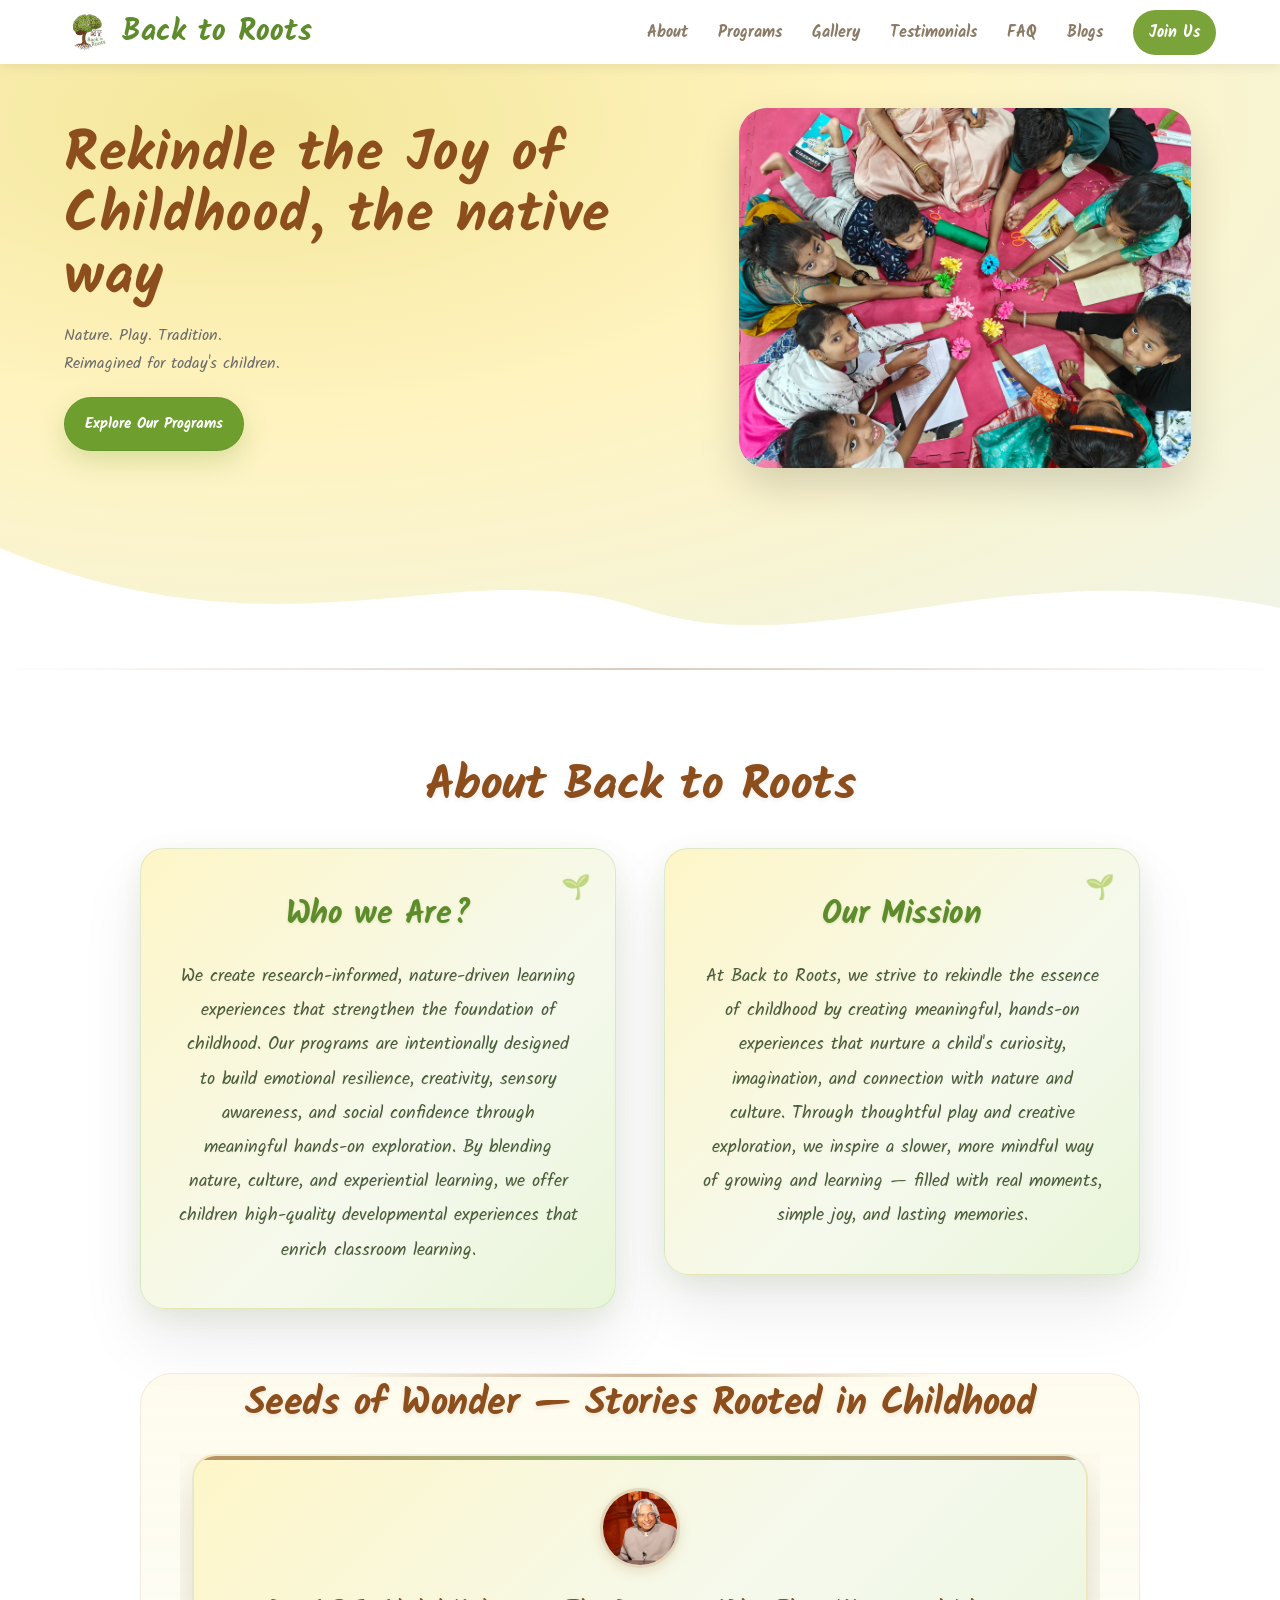
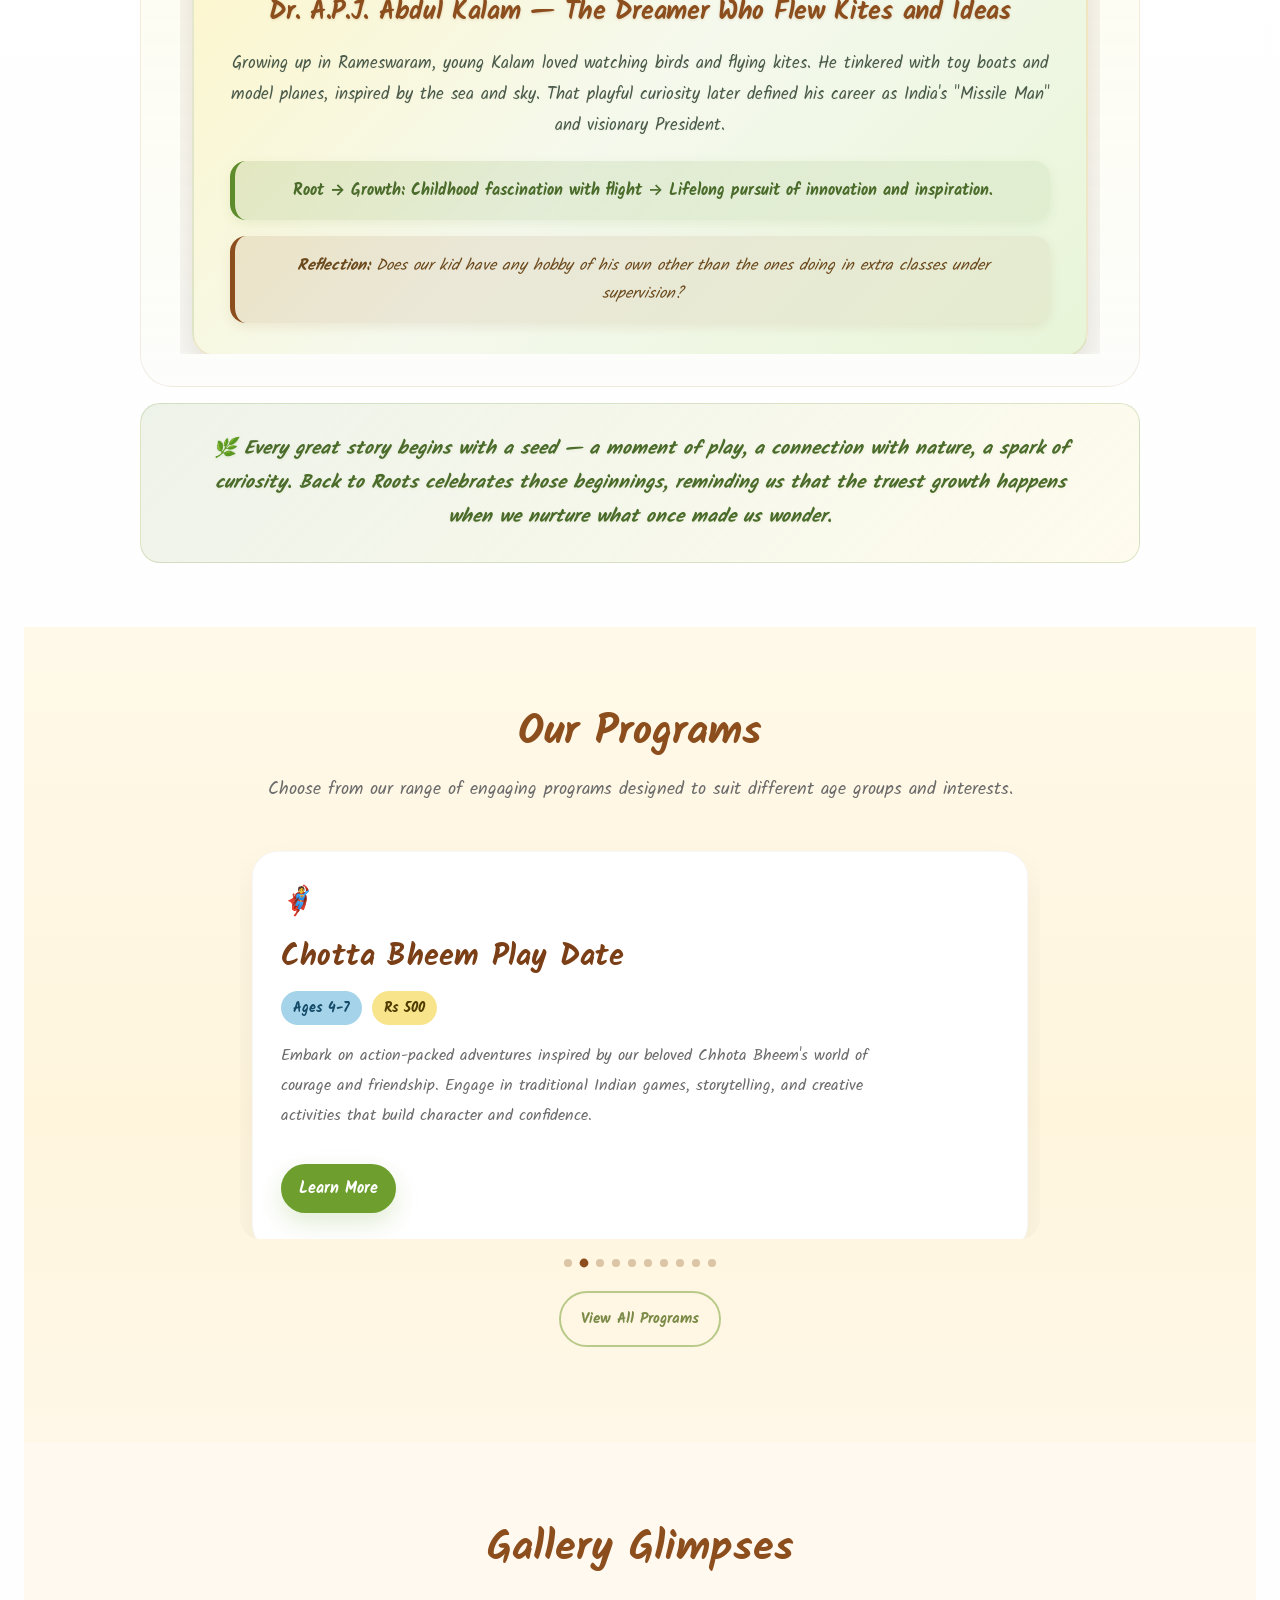
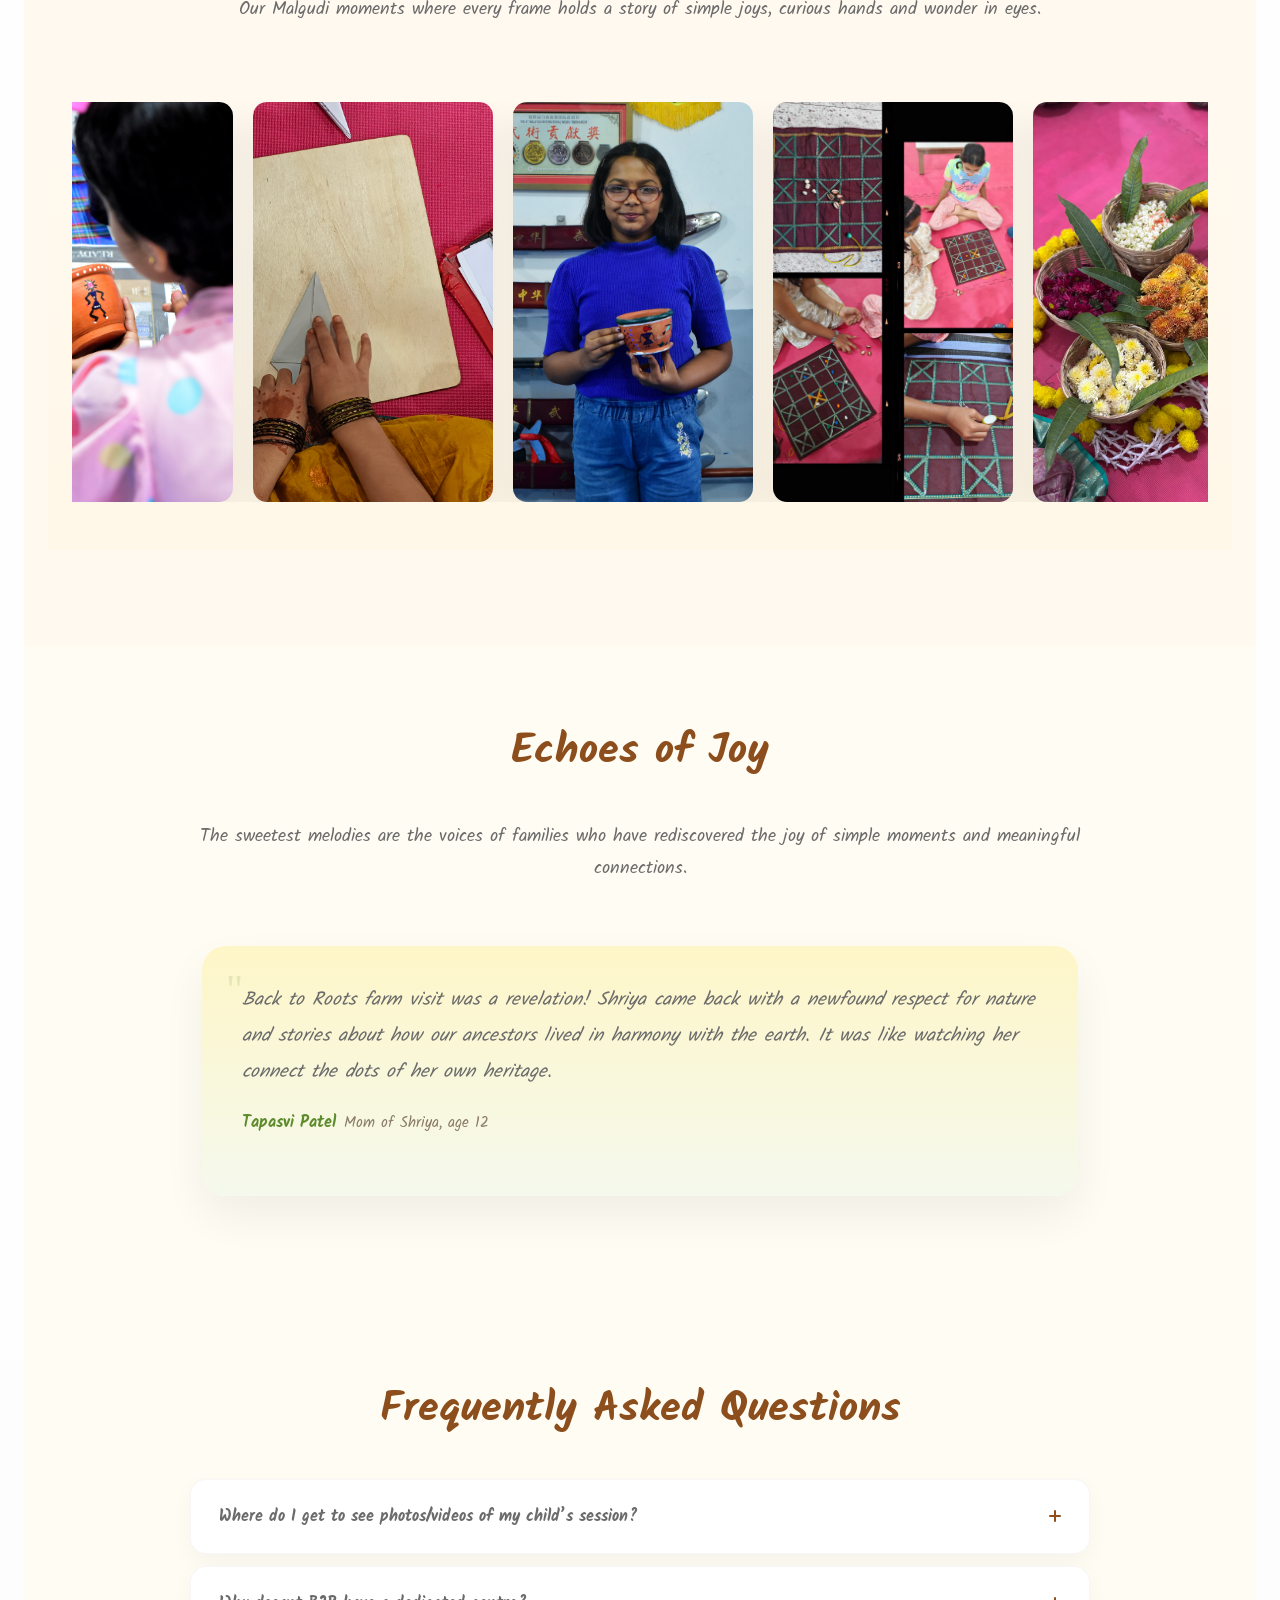
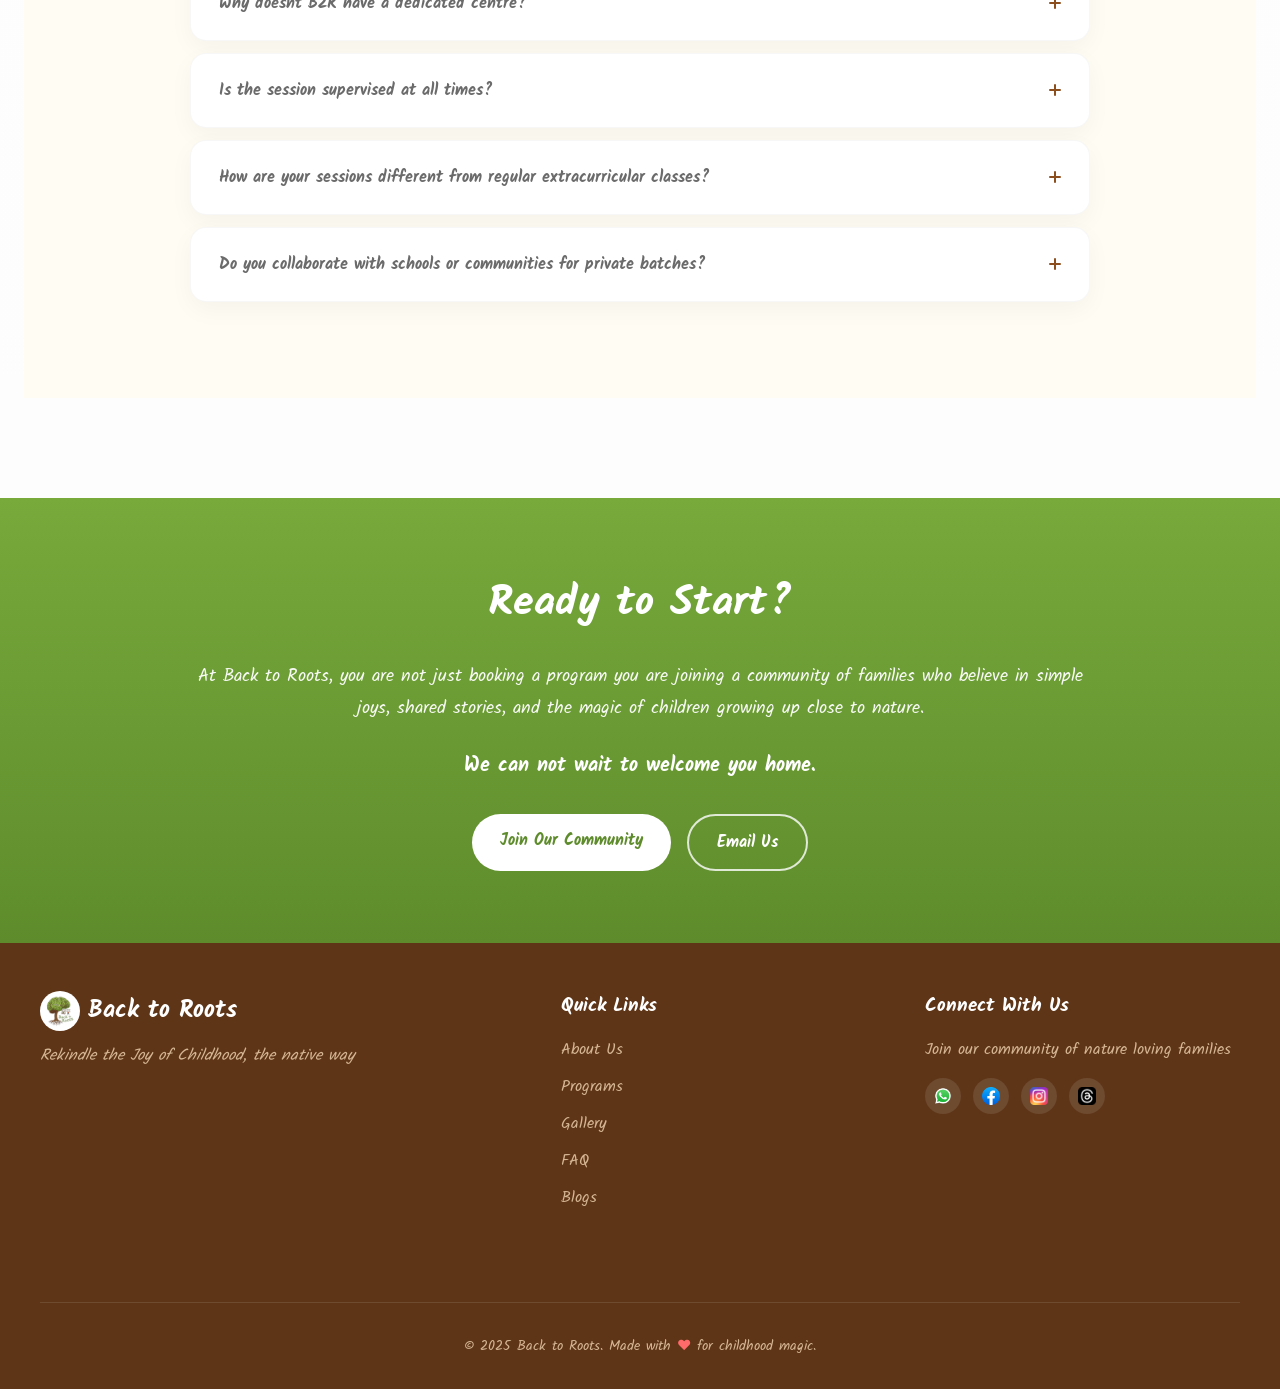
==== commit 6b4ef087: "case sensitive mismatch fixed" ====
--- a/index.html
+++ b/index.html
@@ -73,7 +73,7 @@
       </div>
       <div class="hero__right">
         <div class="media-card">
-          <img src="./assets/photos/17.JPG" alt="Children playing outdoors" class="media-card__img" />
+          <img src="./assets/photos/17.jpg" alt="Children playing outdoors" class="media-card__img" />
         </div>
       </div>
     </div>
